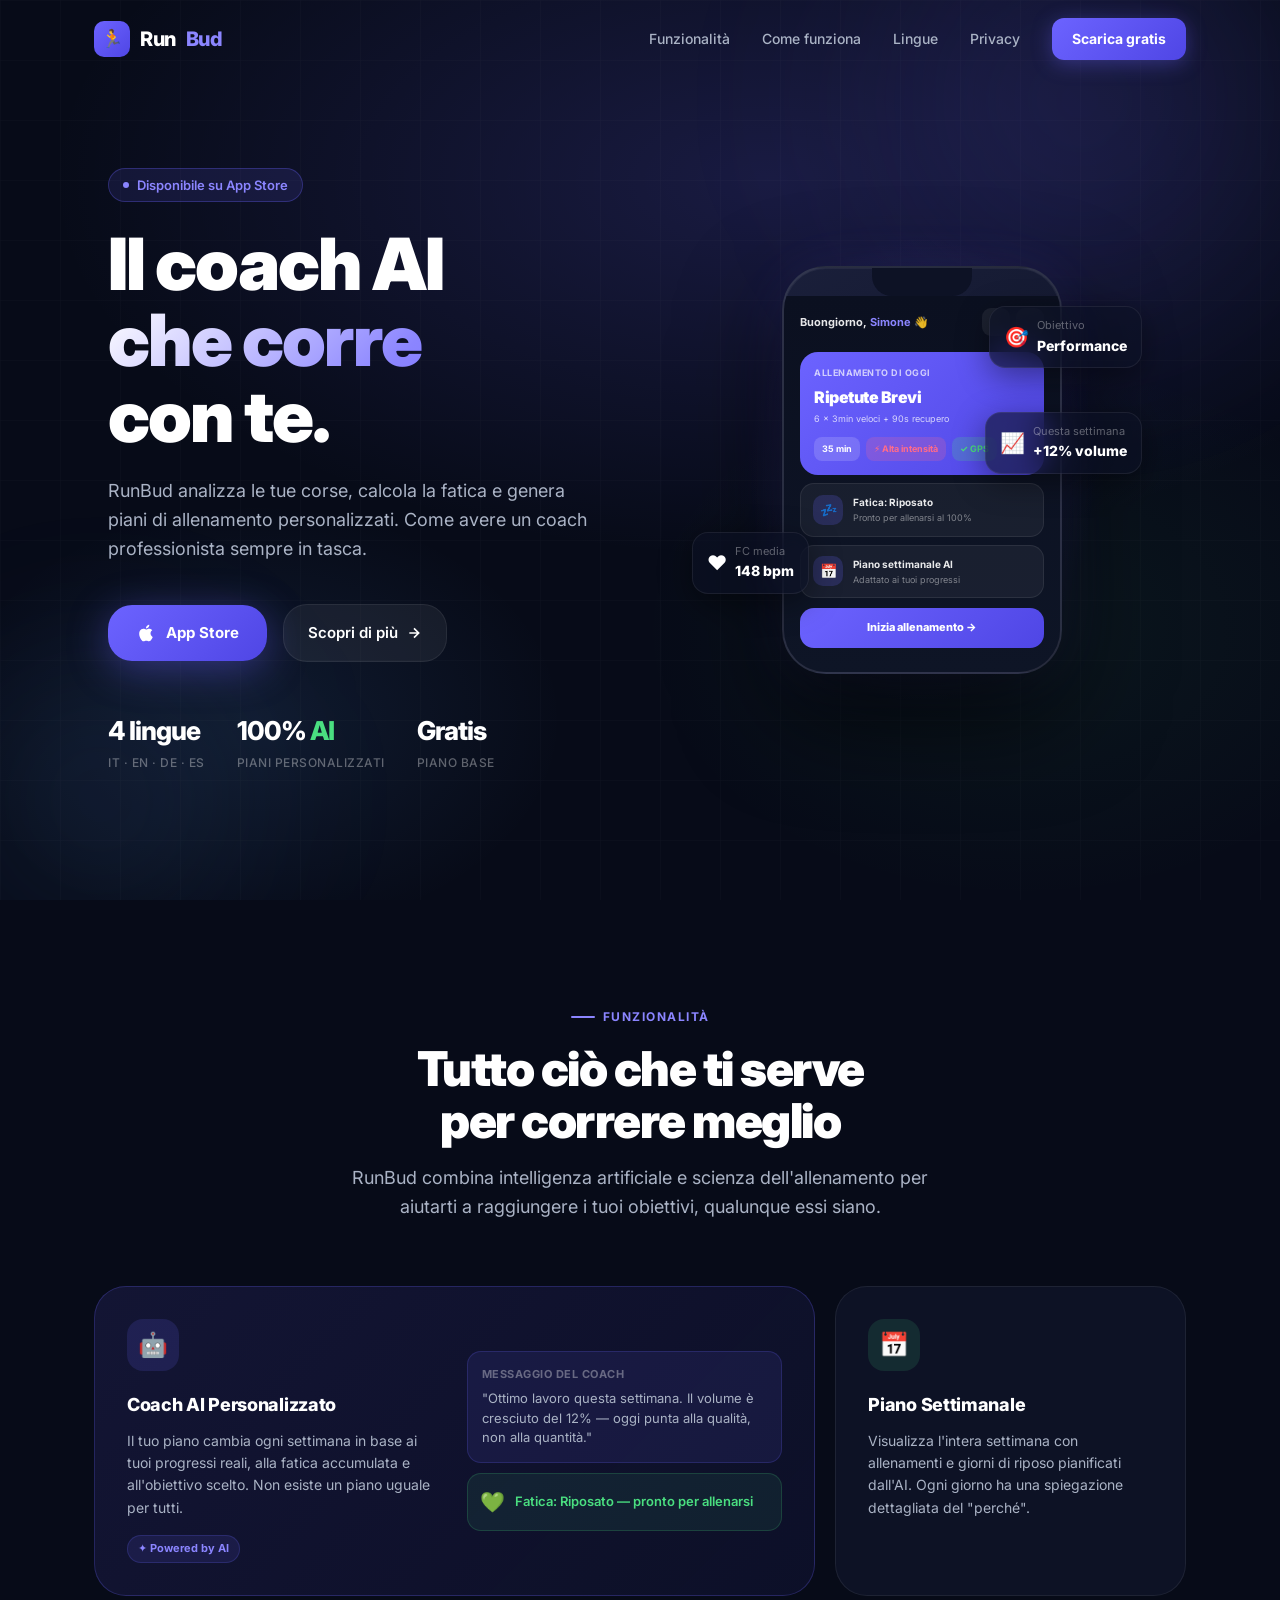
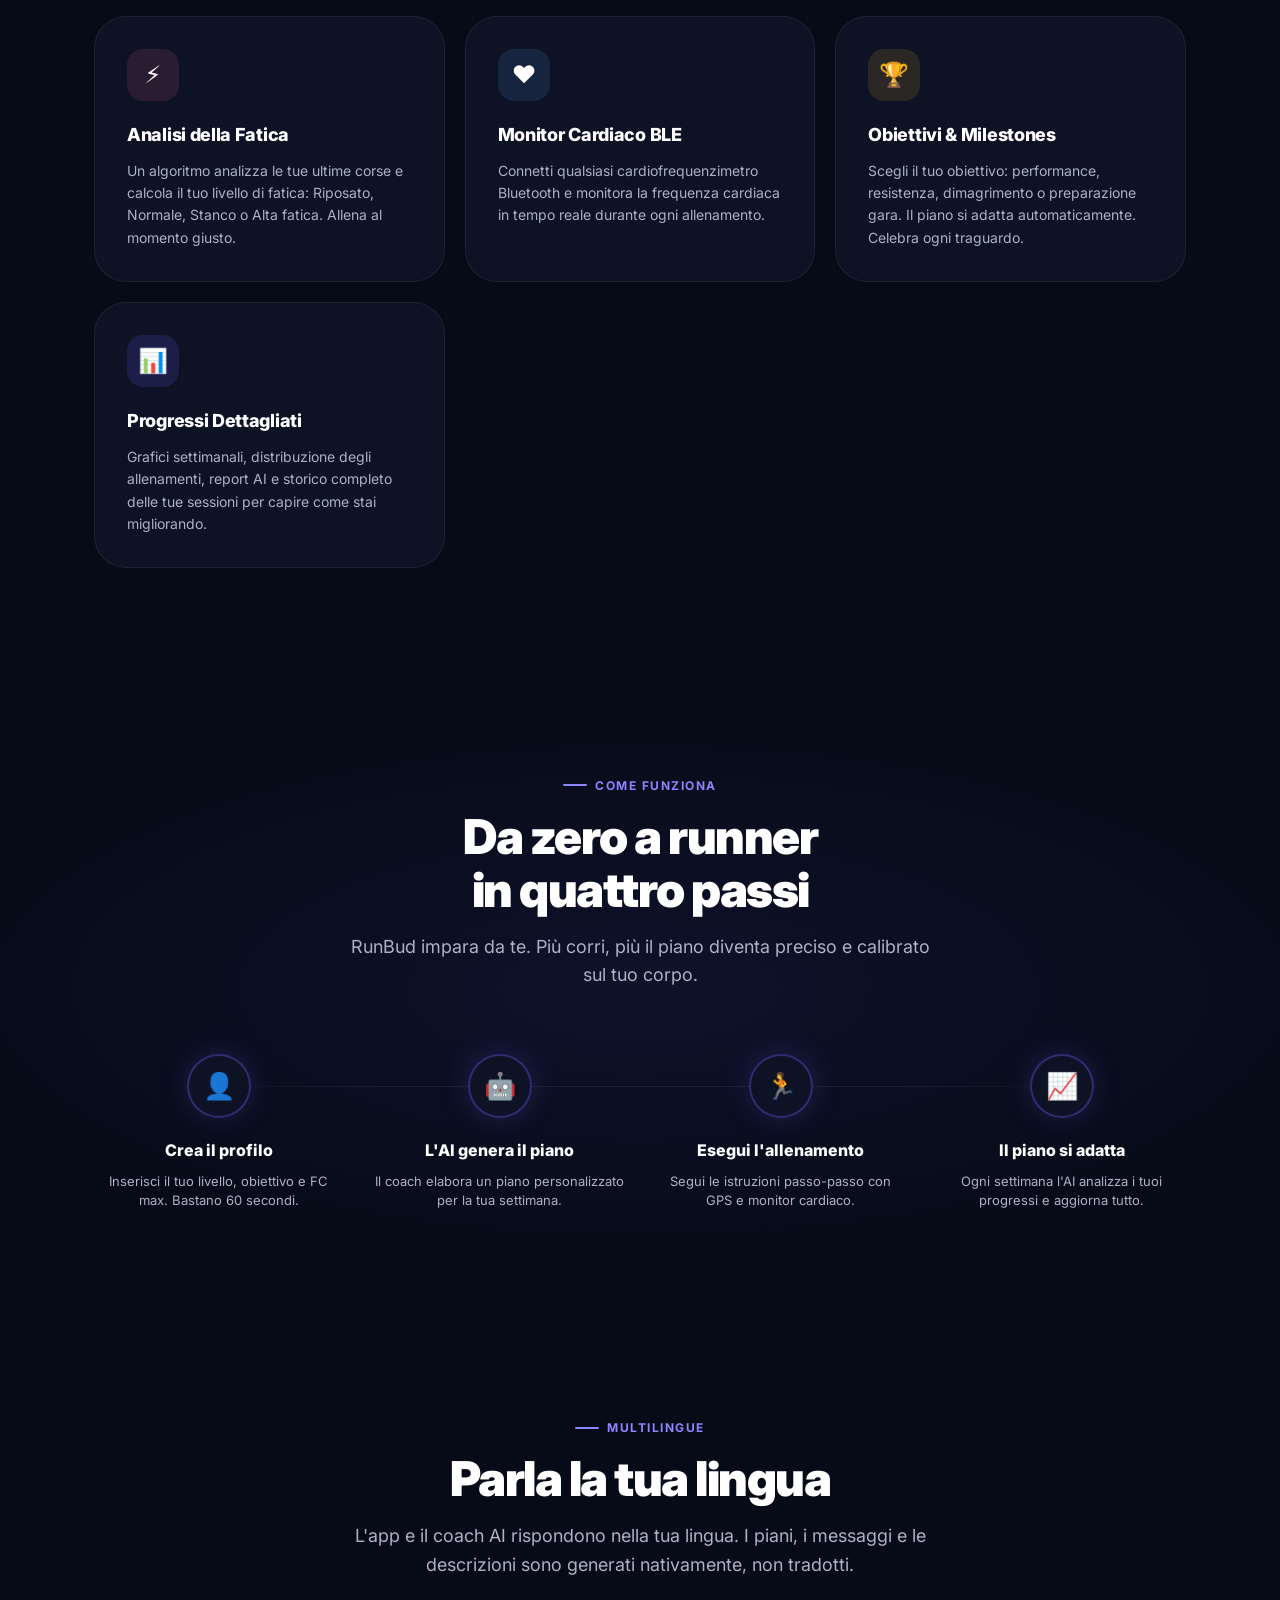
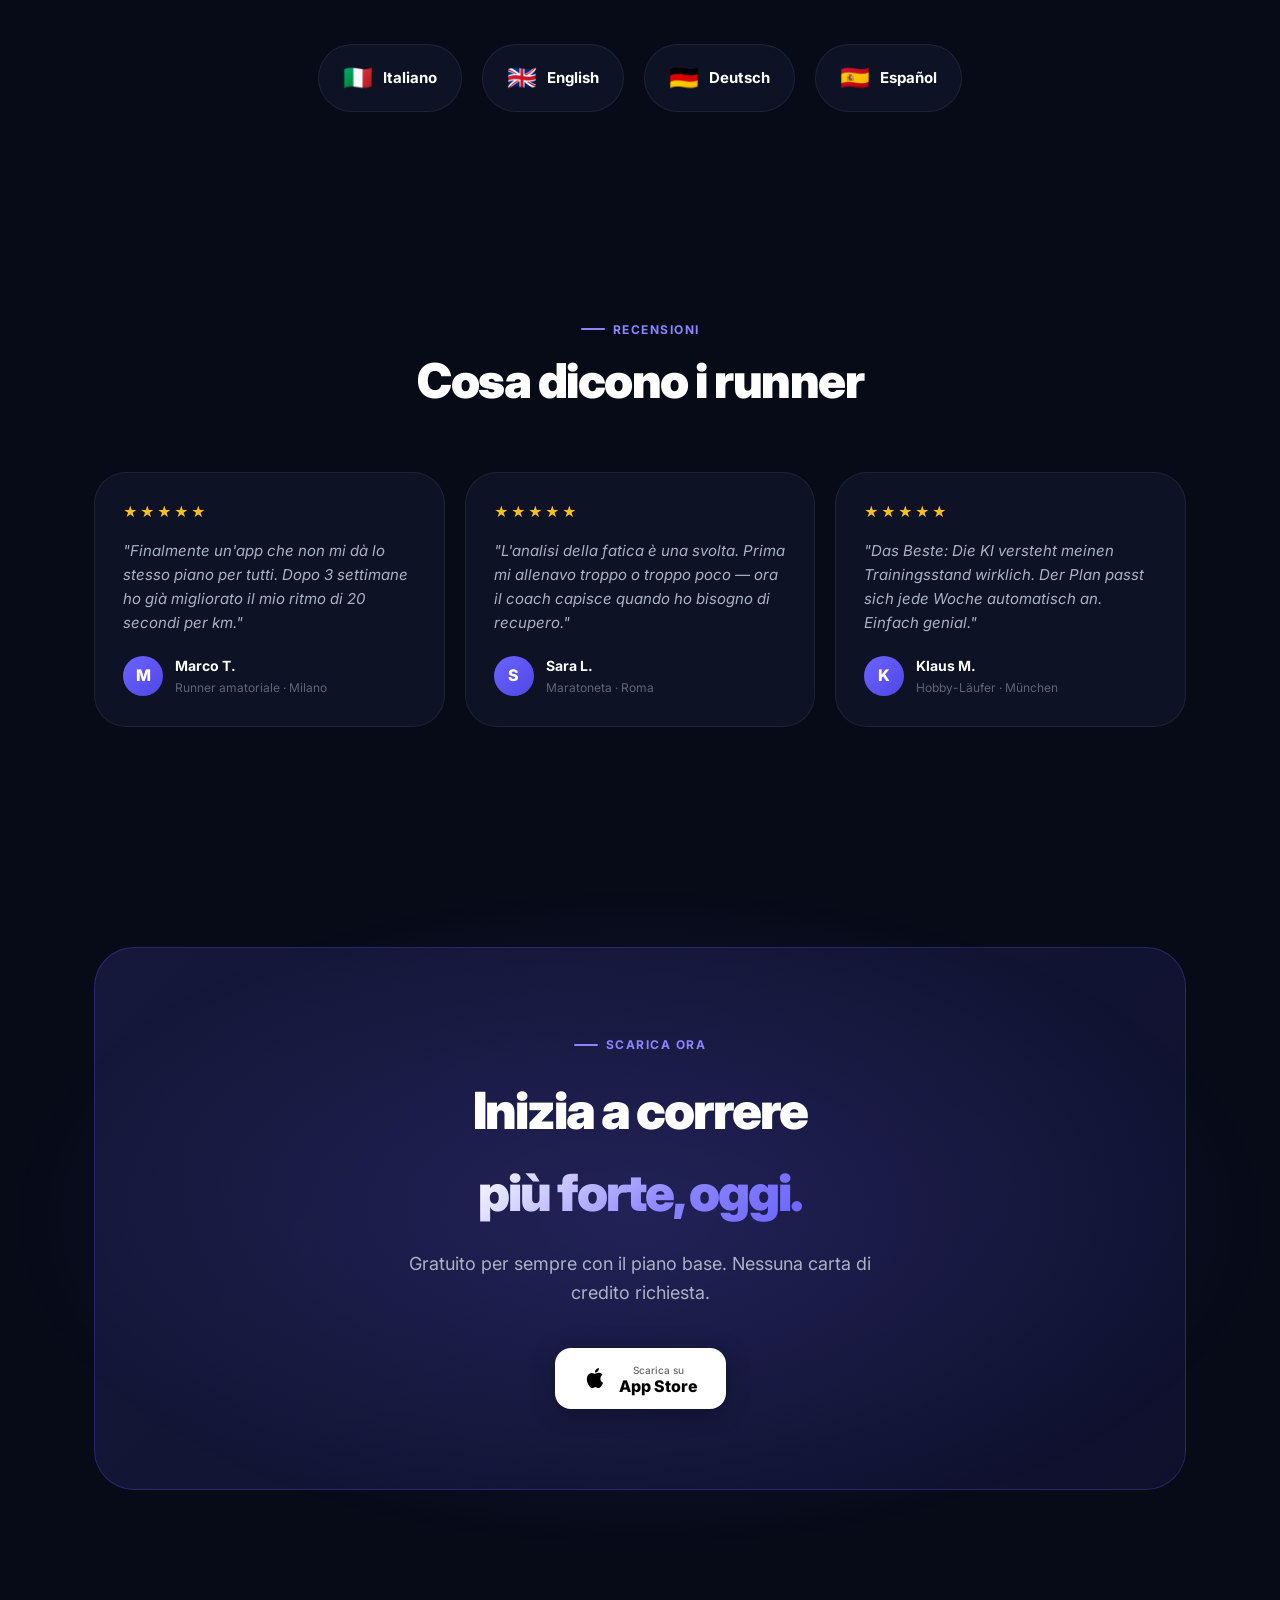
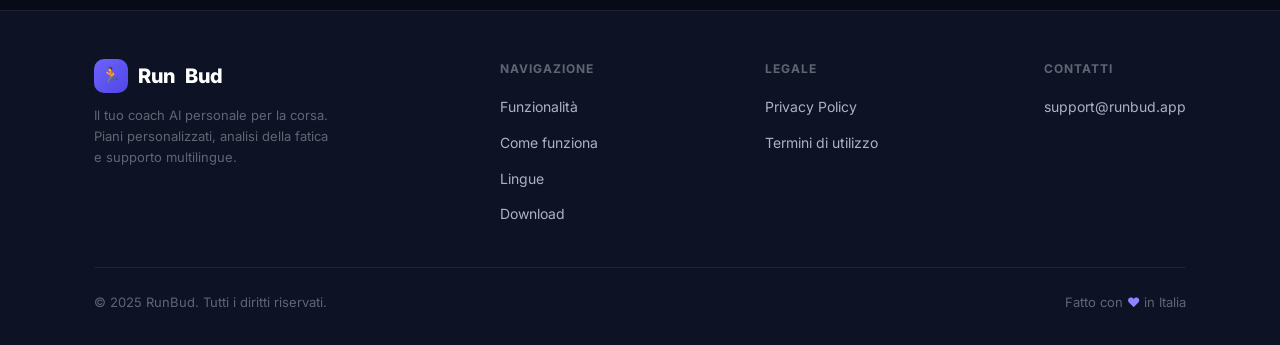
==== index.html @ 28fc56b2 "Initial RunBud website — dark premium landing + privacy policy" ====
<!DOCTYPE html>
<html lang="it">
<head>
  <meta charset="UTF-8">
  <meta name="viewport" content="width=device-width, initial-scale=1.0">
  <title>RunBud — Il tuo coach AI per la corsa</title>
  <meta name="description" content="RunBud è il tuo coach AI personale per la corsa. Piani settimanali personalizzati, analisi della fatica, supporto multilingue. Scaricalo gratis su App Store.">
  <meta name="theme-color" content="#070B18">
  <meta property="og:title" content="RunBud — Il tuo coach AI per la corsa">
  <meta property="og:description" content="Piani di allenamento personalizzati con intelligenza artificiale. Gratis su App Store.">
  <meta property="og:type" content="website">
  <link rel="preconnect" href="https://fonts.googleapis.com">
  <link rel="preconnect" href="https://fonts.gstatic.com" crossorigin>
  <link rel="stylesheet" href="css/style.css">
</head>
<body>

<!-- ── NAV ───────────────────────────────────────────────── -->
<nav class="nav" id="nav">
  <div class="container">
    <div class="nav-inner">
      <a href="/" class="nav-logo">
        <div class="logo-icon">🏃</div>
        Run<span class="bud">Bud</span>
      </a>
      <div class="nav-links" id="navLinks">
        <a href="#features">Funzionalità</a>
        <a href="#how">Come funziona</a>
        <a href="#languages">Lingue</a>
        <a href="privacy.html">Privacy</a>
        <a href="#download" class="btn-nav">Scarica gratis</a>
      </div>
      <button class="nav-mobile-toggle" id="menuBtn" aria-label="Menu">
        <svg width="24" height="24" viewBox="0 0 24 24" fill="none" stroke="currentColor" stroke-width="2">
          <line x1="3" y1="12" x2="21" y2="12"/><line x1="3" y1="6" x2="21" y2="6"/><line x1="3" y1="18" x2="21" y2="18"/>
        </svg>
      </button>
    </div>
  </div>
</nav>

<!-- ── HERO ──────────────────────────────────────────────── -->
<section class="hero">
  <div class="hero-bg"></div>
  <div class="hero-grid"></div>
  <div class="hero-orb hero-orb-1"></div>
  <div class="hero-orb hero-orb-2"></div>

  <div class="container">
    <div class="hero-inner">
      <!-- Left: text -->
      <div class="hero-text">
        <div class="hero-badge">
          <span class="dot"></span>
          Disponibile su App Store
        </div>
        <h1 class="hero-title">
          <span>Il coach AI</span>
          <span class="gradient-text">che corre</span>
          <span>con te.</span>
        </h1>
        <p class="hero-sub">
          RunBud analizza le tue corse, calcola la fatica e genera piani di allenamento personalizzati. Come avere un coach professionista sempre in tasca.
        </p>
        <div class="hero-cta">
          <a href="#download" class="btn-primary">
            <svg viewBox="0 0 24 24" fill="currentColor"><path d="M18.71 19.5c-.83 1.24-1.71 2.45-3.05 2.47-1.34.03-1.77-.79-3.29-.79-1.53 0-2 .77-3.27.82-1.31.05-2.3-1.32-3.14-2.53C4.25 17 2.94 12.45 4.7 9.39c.87-1.52 2.43-2.48 4.12-2.51 1.28-.02 2.5.87 3.29.87.78 0 2.26-1.07 3.8-.91.65.03 2.47.26 3.64 1.98-.09.06-2.17 1.28-2.15 3.81.03 3.02 2.65 4.03 2.68 4.04-.03.07-.42 1.44-1.38 2.83M13 3.5c.73-.83 1.94-1.46 2.94-1.5.13 1.17-.34 2.35-1.04 3.19-.69.85-1.83 1.51-2.95 1.42-.15-1.15.41-2.35 1.05-3.11z"/></svg>
            App Store
          </a>
          <a href="#features" class="btn-secondary">
            Scopri di più
            <svg width="16" height="16" viewBox="0 0 24 24" fill="none" stroke="currentColor" stroke-width="2.5"><path d="M5 12h14M12 5l7 7-7 7"/></svg>
          </a>
        </div>
        <div class="hero-stats">
          <div class="stat">
            <div class="stat-value"><span data-counter="4" data-suffix="">4</span> lingue</div>
            <div class="stat-label">IT · EN · DE · ES</div>
          </div>
          <div class="stat">
            <div class="stat-value">100% <span style="color:var(--green)">AI</span></div>
            <div class="stat-label">Piani personalizzati</div>
          </div>
          <div class="stat">
            <div class="stat-value">Gratis</div>
            <div class="stat-label">Piano base</div>
          </div>
        </div>
      </div>

      <!-- Right: phone mockup -->
      <div class="hero-visual">
        <div class="phone-wrapper">
          <div class="phone-glow"></div>
          <div class="phone-frame">
            <div class="phone-notch"></div>
            <div class="phone-screen">
              <div class="phone-ui-header">
                <div class="phone-greeting">Buongiorno, <span>Simone</span> 👋</div>
                <div class="phone-icon-row">
                  <div class="phone-icon"></div>
                  <div class="phone-icon"></div>
                </div>
              </div>
              <div class="phone-card">
                <div class="phone-card-label">Allenamento di oggi</div>
                <div class="phone-card-title">Ripetute Brevi</div>
                <div class="phone-card-sub">6 × 3min veloci + 90s recupero</div>
                <div class="phone-card-row">
                  <div class="phone-chip">35 min</div>
                  <div class="phone-chip pink">⚡ Alta intensità</div>
                  <div class="phone-chip green">✓ GPS</div>
                </div>
              </div>
              <div class="phone-mini-card">
                <div class="phone-mini-icon">💤</div>
                <div>
                  <div class="phone-mini-title">Fatica: Riposato</div>
                  <div class="phone-mini-sub">Pronto per allenarsi al 100%</div>
                </div>
              </div>
              <div class="phone-mini-card">
                <div class="phone-mini-icon">📅</div>
                <div>
                  <div class="phone-mini-title">Piano settimanale AI</div>
                  <div class="phone-mini-sub">Adattato ai tuoi progressi</div>
                </div>
              </div>
              <div class="phone-btn">Inizia allenamento →</div>
            </div>
          </div>

          <!-- Floating badges -->
          <div class="float-badge float-badge-1">
            <div class="float-badge-icon">🎯</div>
            <div>
              <div class="float-badge-label">Obiettivo</div>
              <div class="float-badge-value">Performance</div>
            </div>
          </div>
          <div class="float-badge float-badge-2">
            <div class="float-badge-icon">❤️</div>
            <div>
              <div class="float-badge-label">FC media</div>
              <div class="float-badge-value">148 bpm</div>
            </div>
          </div>
          <div class="float-badge float-badge-3">
            <div class="float-badge-icon">📈</div>
            <div>
              <div class="float-badge-label">Questa settimana</div>
              <div class="float-badge-value">+12% volume</div>
            </div>
          </div>
        </div>
      </div>
    </div>
  </div>
</section>

<!-- ── FEATURES ───────────────────────────────────────────── -->
<section class="features-section" id="features">
  <div class="container">
    <div class="section-header centered">
      <div class="section-label">Funzionalità</div>
      <h2 class="section-title">Tutto ciò che ti serve<br>per correre meglio</h2>
      <p class="section-sub">RunBud combina intelligenza artificiale e scienza dell'allenamento per aiutarti a raggiungere i tuoi obiettivi, qualunque essi siano.</p>
    </div>
    <div class="features-grid">

      <!-- Featured card -->
      <div class="feature-card featured">
        <div>
          <div class="feature-icon violet">🤖</div>
          <h3 class="feature-title">Coach AI Personalizzato</h3>
          <p class="feature-desc">Il tuo piano cambia ogni settimana in base ai tuoi progressi reali, alla fatica accumulata e all'obiettivo scelto. Non esiste un piano uguale per tutti.</p>
          <span class="feature-tag">✦ Powered by AI</span>
        </div>
        <div style="display:flex;flex-direction:column;gap:10px;">
          <div style="background:rgba(108,99,255,0.10);border:1px solid rgba(108,99,255,0.2);border-radius:14px;padding:14px;">
            <div style="font-size:11px;color:var(--text-muted);font-weight:700;text-transform:uppercase;letter-spacing:0.5px;margin-bottom:6px;">Messaggio del coach</div>
            <div style="font-size:13px;color:var(--text-sub);line-height:1.5;">"Ottimo lavoro questa settimana. Il volume è cresciuto del 12% — oggi punta alla qualità, non alla quantità."</div>
          </div>
          <div style="background:rgba(74,222,128,0.08);border:1px solid rgba(74,222,128,0.18);border-radius:14px;padding:12px;display:flex;align-items:center;gap:10px;">
            <span style="font-size:20px;">💚</span>
            <div style="font-size:13px;color:#4ADE80;font-weight:600;">Fatica: Riposato — pronto per allenarsi</div>
          </div>
        </div>
      </div>

      <div class="feature-card">
        <div class="feature-icon green">📅</div>
        <h3 class="feature-title">Piano Settimanale</h3>
        <p class="feature-desc">Visualizza l'intera settimana con allenamenti e giorni di riposo pianificati dall'AI. Ogni giorno ha una spiegazione dettagliata del "perché".</p>
      </div>

      <div class="feature-card">
        <div class="feature-icon pink">⚡</div>
        <h3 class="feature-title">Analisi della Fatica</h3>
        <p class="feature-desc">Un algoritmo analizza le tue ultime corse e calcola il tuo livello di fatica: Riposato, Normale, Stanco o Alta fatica. Allena al momento giusto.</p>
      </div>

      <div class="feature-card">
        <div class="feature-icon blue">❤️</div>
        <h3 class="feature-title">Monitor Cardiaco BLE</h3>
        <p class="feature-desc">Connetti qualsiasi cardiofrequenzimetro Bluetooth e monitora la frequenza cardiaca in tempo reale durante ogni allenamento.</p>
      </div>

      <div class="feature-card">
        <div class="feature-icon yellow">🏆</div>
        <h3 class="feature-title">Obiettivi & Milestones</h3>
        <p class="feature-desc">Scegli il tuo obiettivo: performance, resistenza, dimagrimento o preparazione gara. Il piano si adatta automaticamente. Celebra ogni traguardo.</p>
      </div>

      <div class="feature-card">
        <div class="feature-icon violet">📊</div>
        <h3 class="feature-title">Progressi Dettagliati</h3>
        <p class="feature-desc">Grafici settimanali, distribuzione degli allenamenti, report AI e storico completo delle tue sessioni per capire come stai migliorando.</p>
      </div>

    </div>
  </div>
</section>

<!-- ── HOW IT WORKS ───────────────────────────────────────── -->
<section class="how-section" id="how">
  <div class="container">
    <div class="section-header centered">
      <div class="section-label">Come funziona</div>
      <h2 class="section-title">Da zero a runner<br>in quattro passi</h2>
      <p class="section-sub">RunBud impara da te. Più corri, più il piano diventa preciso e calibrato sul tuo corpo.</p>
    </div>
    <div class="steps-grid">
      <div class="step">
        <div class="step-number"><span class="step-emoji">👤</span></div>
        <h3 class="step-title">Crea il profilo</h3>
        <p class="step-desc">Inserisci il tuo livello, obiettivo e FC max. Bastano 60 secondi.</p>
      </div>
      <div class="step">
        <div class="step-number"><span class="step-emoji">🤖</span></div>
        <h3 class="step-title">L'AI genera il piano</h3>
        <p class="step-desc">Il coach elabora un piano personalizzato per la tua settimana.</p>
      </div>
      <div class="step">
        <div class="step-number"><span class="step-emoji">🏃</span></div>
        <h3 class="step-title">Esegui l'allenamento</h3>
        <p class="step-desc">Segui le istruzioni passo-passo con GPS e monitor cardiaco.</p>
      </div>
      <div class="step">
        <div class="step-number"><span class="step-emoji">📈</span></div>
        <h3 class="step-title">Il piano si adatta</h3>
        <p class="step-desc">Ogni settimana l'AI analizza i tuoi progressi e aggiorna tutto.</p>
      </div>
    </div>
  </div>
</section>

<!-- ── LANGUAGES ─────────────────────────────────────────── -->
<section class="langs-section" id="languages">
  <div class="container">
    <div class="section-header centered">
      <div class="section-label">Multilingue</div>
      <h2 class="section-title">Parla la tua lingua</h2>
      <p class="section-sub">L'app e il coach AI rispondono nella tua lingua. I piani, i messaggi e le descrizioni sono generati nativamente, non tradotti.</p>
    </div>
    <div class="langs-row">
      <div class="lang-pill"><span class="lang-flag">🇮🇹</span> Italiano</div>
      <div class="lang-pill"><span class="lang-flag">🇬🇧</span> English</div>
      <div class="lang-pill"><span class="lang-flag">🇩🇪</span> Deutsch</div>
      <div class="lang-pill"><span class="lang-flag">🇪🇸</span> Español</div>
    </div>
  </div>
</section>

<!-- ── TESTIMONIALS ───────────────────────────────────────── -->
<section class="testimonials-section">
  <div class="container">
    <div class="section-header centered">
      <div class="section-label">Recensioni</div>
      <h2 class="section-title">Cosa dicono i runner</h2>
    </div>
    <div class="testimonials-grid">
      <div class="testimonial-card">
        <div class="testimonial-stars">★★★★★</div>
        <p class="testimonial-text">"Finalmente un'app che non mi dà lo stesso piano per tutti. Dopo 3 settimane ho già migliorato il mio ritmo di 20 secondi per km."</p>
        <div class="testimonial-author">
          <div class="testimonial-avatar">M</div>
          <div>
            <div class="testimonial-name">Marco T.</div>
            <div class="testimonial-meta">Runner amatoriale · Milano</div>
          </div>
        </div>
      </div>
      <div class="testimonial-card">
        <div class="testimonial-stars">★★★★★</div>
        <p class="testimonial-text">"L'analisi della fatica è una svolta. Prima mi allenavo troppo o troppo poco — ora il coach capisce quando ho bisogno di recupero."</p>
        <div class="testimonial-author">
          <div class="testimonial-avatar">S</div>
          <div>
            <div class="testimonial-name">Sara L.</div>
            <div class="testimonial-meta">Maratoneta · Roma</div>
          </div>
        </div>
      </div>
      <div class="testimonial-card">
        <div class="testimonial-stars">★★★★★</div>
        <p class="testimonial-text">"Das Beste: Die KI versteht meinen Trainingsstand wirklich. Der Plan passt sich jede Woche automatisch an. Einfach genial."</p>
        <div class="testimonial-author">
          <div class="testimonial-avatar">K</div>
          <div>
            <div class="testimonial-name">Klaus M.</div>
            <div class="testimonial-meta">Hobby-Läufer · München</div>
          </div>
        </div>
      </div>
    </div>
  </div>
</section>

<!-- ── CTA / DOWNLOAD ─────────────────────────────────────── -->
<section class="cta-section" id="download">
  <div class="cta-bg"></div>
  <div class="container">
    <div class="cta-card">
      <div class="section-label" style="justify-content:center;">Scarica ora</div>
      <h2 class="cta-title">Inizia a correre<br><span class="gradient-text">più forte, oggi.</span></h2>
      <p class="cta-sub">Gratuito per sempre con il piano base. Nessuna carta di credito richiesta.</p>
      <div class="cta-btns">
        <a href="https://apps.apple.com" class="appstore-btn" target="_blank" rel="noopener">
          <svg viewBox="0 0 24 24" fill="currentColor"><path d="M18.71 19.5c-.83 1.24-1.71 2.45-3.05 2.47-1.34.03-1.77-.79-3.29-.79-1.53 0-2 .77-3.27.82-1.31.05-2.3-1.32-3.14-2.53C4.25 17 2.94 12.45 4.7 9.39c.87-1.52 2.43-2.48 4.12-2.51 1.28-.02 2.5.87 3.29.87.78 0 2.26-1.07 3.8-.91.65.03 2.47.26 3.64 1.98-.09.06-2.17 1.28-2.15 3.81.03 3.02 2.65 4.03 2.68 4.04-.03.07-.42 1.44-1.38 2.83M13 3.5c.73-.83 1.94-1.46 2.94-1.5.13 1.17-.34 2.35-1.04 3.19-.69.85-1.83 1.51-2.95 1.42-.15-1.15.41-2.35 1.05-3.11z"/></svg>
          <div>
            <span class="appstore-btn-sub">Scarica su</span>
            <span class="appstore-btn-main">App Store</span>
          </div>
        </a>
      </div>
    </div>
  </div>
</section>

<!-- ── FOOTER ─────────────────────────────────────────────── -->
<footer class="footer">
  <div class="container">
    <div class="footer-inner">
      <div class="footer-brand">
        <a href="/" class="footer-logo">
          <div class="logo-icon">🏃</div>
          Run<span class="bud">Bud</span>
        </a>
        <p class="footer-desc">Il tuo coach AI personale per la corsa. Piani personalizzati, analisi della fatica e supporto multilingue.</p>
      </div>
      <div class="footer-links">
        <h4>Navigazione</h4>
        <ul>
          <li><a href="#features">Funzionalità</a></li>
          <li><a href="#how">Come funziona</a></li>
          <li><a href="#languages">Lingue</a></li>
          <li><a href="#download">Download</a></li>
        </ul>
      </div>
      <div class="footer-links">
        <h4>Legale</h4>
        <ul>
          <li><a href="privacy.html">Privacy Policy</a></li>
          <li><a href="privacy.html#terms">Termini di utilizzo</a></li>
        </ul>
      </div>
      <div class="footer-links">
        <h4>Contatti</h4>
        <ul>
          <li><a href="mailto:support@runbud.app">support@runbud.app</a></li>
        </ul>
      </div>
    </div>
    <div class="footer-bottom">
      <p class="footer-copy">© 2025 RunBud. Tutti i diritti riservati.</p>
      <p class="footer-made">Fatto con <span>♥</span> in Italia</p>
    </div>
  </div>
</footer>

<script src="js/main.js"></script>
</body>
</html>
---- css/style.css ----
/* ─────────────────────────────────────────────────────────────
   RunBud — Ultra Modern Dark Premium CSS
   ───────────────────────────────────────────────────────────── */

@import url('https://fonts.googleapis.com/css2?family=Inter:wght@300;400;500;600;700;800;900&display=swap');

/* ── Reset & Base ─────────────────────────────────────────── */
*, *::before, *::after { box-sizing: border-box; margin: 0; padding: 0; }

:root {
  --accent:        #6C63FF;
  --accent-light:  #8B85FF;
  --accent-dark:   #4F46E5;
  --bg:            #070B18;
  --bg-card:       #0D1225;
  --bg-glass:      rgba(13, 18, 37, 0.6);
  --border:        rgba(255,255,255,0.07);
  --border-accent: rgba(108,99,255,0.35);
  --text:          #FFFFFF;
  --text-sub:      #AAB3C5;
  --text-muted:    rgba(255,255,255,0.35);
  --green:         #4ADE80;
  --pink:          #FF6B8A;
  --blue:          #60A5FA;
  --yellow:        #FBBF24;
  --radius-lg:     24px;
  --radius-xl:     32px;
  --shadow-glow:   0 0 80px rgba(108,99,255,0.18);
  --font:          'Inter', system-ui, sans-serif;
}

html { scroll-behavior: smooth; font-size: 16px; }

body {
  font-family: var(--font);
  background: var(--bg);
  color: var(--text);
  overflow-x: hidden;
  line-height: 1.6;
  -webkit-font-smoothing: antialiased;
}

/* ── Scrollbar ────────────────────────────────────────────── */
::-webkit-scrollbar { width: 6px; }
::-webkit-scrollbar-track { background: var(--bg); }
::-webkit-scrollbar-thumb { background: rgba(108,99,255,0.4); border-radius: 3px; }

/* ── Utility ──────────────────────────────────────────────── */
.container { max-width: 1140px; margin: 0 auto; padding: 0 24px; }
.gradient-text {
  background: linear-gradient(135deg, #fff 0%, var(--accent-light) 60%, var(--accent) 100%);
  -webkit-background-clip: text;
  -webkit-text-fill-color: transparent;
  background-clip: text;
}
.accent-text { color: var(--accent-light); }

/* ── NAV ──────────────────────────────────────────────────── */
.nav {
  position: fixed; top: 0; left: 0; right: 0; z-index: 100;
  padding: 18px 0;
  transition: all 0.4s ease;
}
.nav.scrolled {
  background: rgba(7,11,24,0.85);
  backdrop-filter: blur(20px);
  -webkit-backdrop-filter: blur(20px);
  border-bottom: 1px solid var(--border);
  padding: 14px 0;
}
.nav-inner {
  display: flex; align-items: center; justify-content: space-between;
}
.nav-logo {
  display: flex; align-items: center; gap: 10px;
  text-decoration: none;
  font-size: 20px; font-weight: 800; letter-spacing: -0.5px;
  color: var(--text);
}
.nav-logo .logo-icon {
  width: 36px; height: 36px;
  background: linear-gradient(135deg, var(--accent), var(--accent-dark));
  border-radius: 10px;
  display: flex; align-items: center; justify-content: center;
  font-size: 18px;
}
.nav-logo .bud { color: var(--accent-light); }
.nav-links { display: flex; align-items: center; gap: 32px; }
.nav-links a {
  text-decoration: none; color: var(--text-sub); font-size: 14px; font-weight: 500;
  transition: color 0.2s;
}
.nav-links a:hover { color: var(--text); }
.btn-nav {
  padding: 10px 20px;
  background: linear-gradient(135deg, var(--accent), var(--accent-dark));
  border-radius: 12px; color: #fff !important;
  font-weight: 700 !important; font-size: 14px !important;
  box-shadow: 0 4px 20px rgba(108,99,255,0.35);
  transition: transform 0.2s, box-shadow 0.2s !important;
}
.btn-nav:hover { transform: translateY(-2px); box-shadow: 0 8px 30px rgba(108,99,255,0.5) !important; }
.nav-mobile-toggle { display: none; background: none; border: none; color: var(--text); cursor: pointer; }

/* ── HERO ─────────────────────────────────────────────────── */
.hero {
  position: relative; min-height: 100vh;
  display: flex; align-items: center;
  overflow: hidden; padding: 120px 0 80px;
}
.hero-bg {
  position: absolute; inset: 0; z-index: 0;
  background: radial-gradient(ellipse 80% 60% at 60% 20%, rgba(108,99,255,0.18) 0%, transparent 70%),
              radial-gradient(ellipse 40% 40% at 20% 80%, rgba(96,165,250,0.10) 0%, transparent 60%),
              radial-gradient(ellipse 50% 50% at 80% 70%, rgba(74,222,128,0.06) 0%, transparent 60%);
}
.hero-grid {
  position: absolute; inset: 0; z-index: 0; opacity: 0.03;
  background-image:
    linear-gradient(rgba(255,255,255,0.5) 1px, transparent 1px),
    linear-gradient(90deg, rgba(255,255,255,0.5) 1px, transparent 1px);
  background-size: 60px 60px;
}
.hero-orb {
  position: absolute; border-radius: 50%; filter: blur(80px); pointer-events: none; z-index: 0;
}
.hero-orb-1 {
  width: 600px; height: 600px;
  top: -200px; right: -100px;
  background: radial-gradient(circle, rgba(108,99,255,0.15) 0%, transparent 70%);
  animation: orbFloat1 8s ease-in-out infinite;
}
.hero-orb-2 {
  width: 400px; height: 400px;
  bottom: -100px; left: -100px;
  background: radial-gradient(circle, rgba(96,165,250,0.12) 0%, transparent 70%);
  animation: orbFloat2 10s ease-in-out infinite;
}
@keyframes orbFloat1 { 0%,100%{transform:translate(0,0)} 50%{transform:translate(-30px,30px)} }
@keyframes orbFloat2 { 0%,100%{transform:translate(0,0)} 50%{transform:translate(30px,-20px)} }

.hero-inner {
  position: relative; z-index: 1;
  display: grid; grid-template-columns: 1fr 1fr;
  align-items: center; gap: 64px;
}
.hero-badge {
  display: inline-flex; align-items: center; gap: 8px;
  padding: 6px 14px;
  background: rgba(108,99,255,0.12);
  border: 1px solid rgba(108,99,255,0.3);
  border-radius: 100px;
  font-size: 13px; font-weight: 600; color: var(--accent-light);
  margin-bottom: 24px;
  animation: fadeInUp 0.6s ease both;
}
.hero-badge .dot {
  width: 6px; height: 6px; border-radius: 50%;
  background: var(--accent-light);
  animation: pulse 2s infinite;
}
@keyframes pulse { 0%,100%{opacity:1} 50%{opacity:0.4} }

.hero-title {
  font-size: clamp(44px, 6vw, 72px);
  font-weight: 900; line-height: 1.05;
  letter-spacing: -2px;
  margin-bottom: 24px;
  animation: fadeInUp 0.6s 0.1s ease both;
}
.hero-title span { display: block; }

.hero-sub {
  font-size: 18px; color: var(--text-sub); line-height: 1.6;
  max-width: 500px; margin-bottom: 40px;
  animation: fadeInUp 0.6s 0.2s ease both;
}

.hero-cta {
  display: flex; align-items: center; gap: 16px; flex-wrap: wrap;
  animation: fadeInUp 0.6s 0.3s ease both;
}
.btn-primary {
  display: inline-flex; align-items: center; gap: 10px;
  padding: 16px 28px;
  background: linear-gradient(135deg, var(--accent), var(--accent-dark));
  color: #fff; text-decoration: none;
  border-radius: var(--radius-lg); font-weight: 700; font-size: 15px;
  box-shadow: 0 8px 40px rgba(108,99,255,0.4);
  transition: transform 0.2s, box-shadow 0.2s;
}
.btn-primary:hover { transform: translateY(-3px); box-shadow: 0 16px 50px rgba(108,99,255,0.55); }
.btn-primary svg { width: 20px; height: 20px; }

.btn-secondary {
  display: inline-flex; align-items: center; gap: 8px;
  padding: 16px 24px;
  background: rgba(255,255,255,0.06);
  border: 1px solid var(--border);
  color: var(--text); text-decoration: none;
  border-radius: var(--radius-lg); font-weight: 600; font-size: 15px;
  transition: background 0.2s, border-color 0.2s;
}
.btn-secondary:hover { background: rgba(255,255,255,0.10); border-color: rgba(255,255,255,0.15); }

.hero-stats {
  display: flex; gap: 32px; margin-top: 48px;
  animation: fadeInUp 0.6s 0.4s ease both;
}
.stat { }
.stat-value { font-size: 26px; font-weight: 800; color: var(--text); letter-spacing: -1px; }
.stat-label { font-size: 12px; color: var(--text-muted); font-weight: 500; text-transform: uppercase; letter-spacing: 0.5px; margin-top: 2px; }

/* ── Phone mockup ─────────────────────────────────────────── */
.hero-visual {
  position: relative; display: flex; justify-content: center; align-items: center;
  animation: fadeInUp 0.8s 0.2s ease both;
}
.phone-wrapper {
  position: relative;
}
.phone-glow {
  position: absolute; inset: -40px;
  background: radial-gradient(ellipse at center, rgba(108,99,255,0.25) 0%, transparent 70%);
  border-radius: 50%;
  animation: glowPulse 3s ease-in-out infinite;
}
@keyframes glowPulse { 0%,100%{opacity:0.6; transform:scale(1)} 50%{opacity:1; transform:scale(1.05)} }

.phone-frame {
  width: 280px;
  background: linear-gradient(145deg, #1A1F3A, #0D1225);
  border-radius: 44px;
  border: 2px solid rgba(255,255,255,0.10);
  box-shadow:
    0 40px 100px rgba(0,0,0,0.7),
    0 0 0 1px rgba(255,255,255,0.05) inset,
    0 0 60px rgba(108,99,255,0.15);
  overflow: hidden;
  position: relative;
}
.phone-notch {
  width: 100px; height: 28px;
  background: #0D1225;
  border-radius: 0 0 20px 20px;
  margin: 0 auto;
  position: relative; z-index: 2;
}
.phone-screen {
  padding: 0 16px 24px;
  background: linear-gradient(180deg, #0B1020 0%, #0E1526 100%);
}
.phone-ui-header {
  display: flex; justify-content: space-between; align-items: center;
  padding: 12px 0 16px;
}
.phone-greeting { font-size: 11px; font-weight: 700; color: rgba(255,255,255,0.9); }
.phone-greeting span { color: var(--accent-light); }
.phone-icon-row { display: flex; gap: 6px; }
.phone-icon {
  width: 28px; height: 28px;
  background: rgba(255,255,255,0.07);
  border-radius: 9px;
}

.phone-card {
  background: linear-gradient(135deg, var(--accent), var(--accent-dark));
  border-radius: 18px;
  padding: 14px;
  margin-bottom: 8px;
}
.phone-card-label { font-size: 9px; font-weight: 700; color: rgba(255,255,255,0.7); text-transform: uppercase; letter-spacing: 0.5px; }
.phone-card-title { font-size: 16px; font-weight: 900; color: #fff; margin: 4px 0 2px; letter-spacing: -0.5px; }
.phone-card-sub { font-size: 9px; color: rgba(255,255,255,0.75); }
.phone-card-row {
  display: flex; gap: 6px; margin-top: 10px;
}
.phone-chip {
  background: rgba(255,255,255,0.15);
  border-radius: 8px; padding: 5px 8px;
  font-size: 9px; font-weight: 700; color: #fff;
}
.phone-chip.green { background: rgba(74,222,128,0.2); color: var(--green); }
.phone-chip.pink { background: rgba(255,107,138,0.2); color: var(--pink); }

.phone-mini-card {
  background: rgba(255,255,255,0.05);
  border: 1px solid rgba(255,255,255,0.08);
  border-radius: 14px; padding: 10px 12px;
  margin-bottom: 8px;
  display: flex; align-items: center; gap: 10px;
}
.phone-mini-icon {
  width: 30px; height: 30px; border-radius: 10px;
  background: rgba(108,99,255,0.2);
  display: flex; align-items: center; justify-content: center;
  font-size: 14px; flex-shrink: 0;
}
.phone-mini-title { font-size: 10px; font-weight: 700; color: rgba(255,255,255,0.9); }
.phone-mini-sub { font-size: 9px; color: rgba(255,255,255,0.45); margin-top: 1px; }

.phone-btn {
  background: linear-gradient(135deg, var(--accent), var(--accent-dark));
  border-radius: 14px; padding: 11px;
  text-align: center; font-size: 11px; font-weight: 800; color: #fff;
  margin-top: 10px;
}

/* Floating badges around phone */
.float-badge {
  position: absolute;
  background: var(--bg-glass);
  backdrop-filter: blur(16px);
  border: 1px solid var(--border);
  border-radius: 16px;
  padding: 10px 14px;
  display: flex; align-items: center; gap: 8px;
  white-space: nowrap;
  box-shadow: 0 8px 32px rgba(0,0,0,0.4);
}
.float-badge-icon { font-size: 20px; }
.float-badge-label { font-size: 11px; color: var(--text-muted); }
.float-badge-value { font-size: 14px; font-weight: 800; color: var(--text); }
.float-badge-1 { top: 40px; right: -80px; animation: floatBadge1 4s ease-in-out infinite; }
.float-badge-2 { bottom: 80px; left: -90px; animation: floatBadge2 5s ease-in-out infinite; }
.float-badge-3 { bottom: 200px; right: -80px; animation: floatBadge3 4.5s ease-in-out infinite; }
@keyframes floatBadge1 { 0%,100%{transform:translateY(0)} 50%{transform:translateY(-10px)} }
@keyframes floatBadge2 { 0%,100%{transform:translateY(0)} 50%{transform:translateY(8px)} }
@keyframes floatBadge3 { 0%,100%{transform:translateY(0)} 50%{transform:translateY(-12px)} }

/* ── SECTION SHARED ───────────────────────────────────────── */
section { padding: 100px 0; }
.section-label {
  display: inline-flex; align-items: center; gap: 8px;
  font-size: 12px; font-weight: 700; color: var(--accent-light);
  text-transform: uppercase; letter-spacing: 1.5px;
  margin-bottom: 16px;
}
.section-label::before {
  content: ''; width: 24px; height: 2px;
  background: var(--accent-light); border-radius: 1px;
}
.section-title {
  font-size: clamp(32px, 4vw, 48px);
  font-weight: 900; letter-spacing: -1.5px; line-height: 1.1;
  margin-bottom: 16px;
}
.section-sub {
  font-size: 18px; color: var(--text-sub); max-width: 580px; line-height: 1.6;
}
.section-header { margin-bottom: 64px; }
.section-header.centered { text-align: center; }
.section-header.centered .section-label { justify-content: center; }
.section-header.centered .section-sub { margin: 0 auto; }

/* ── FEATURES GRID ────────────────────────────────────────── */
.features-section { background: var(--bg); }
.features-grid {
  display: grid;
  grid-template-columns: repeat(3, 1fr);
  gap: 20px;
}
.feature-card {
  background: var(--bg-card);
  border: 1px solid var(--border);
  border-radius: var(--radius-xl);
  padding: 32px;
  transition: transform 0.3s, border-color 0.3s, box-shadow 0.3s;
  opacity: 0; transform: translateY(30px);
  position: relative; overflow: hidden;
}
.feature-card::before {
  content: '';
  position: absolute; top: 0; left: 0; right: 0; height: 1px;
  background: linear-gradient(90deg, transparent, rgba(108,99,255,0.4), transparent);
  opacity: 0; transition: opacity 0.3s;
}
.feature-card:hover { transform: translateY(-6px); border-color: var(--border-accent); box-shadow: var(--shadow-glow); }
.feature-card:hover::before { opacity: 1; }
.feature-card.visible { animation: fadeInUp 0.6s ease forwards; }
.feature-card:nth-child(1) { animation-delay: 0s; }
.feature-card:nth-child(2) { animation-delay: 0.1s; }
.feature-card:nth-child(3) { animation-delay: 0.2s; }
.feature-card:nth-child(4) { animation-delay: 0.15s; }
.feature-card:nth-child(5) { animation-delay: 0.25s; }
.feature-card:nth-child(6) { animation-delay: 0.3s; }

.feature-card.featured {
  grid-column: span 2;
  background: linear-gradient(135deg, rgba(108,99,255,0.12) 0%, rgba(79,70,229,0.08) 100%);
  border-color: rgba(108,99,255,0.25);
  display: grid; grid-template-columns: 1fr 1fr; gap: 24px; align-items: center;
}

.feature-icon {
  width: 52px; height: 52px;
  border-radius: 16px;
  display: flex; align-items: center; justify-content: center;
  font-size: 24px; margin-bottom: 20px;
  background: rgba(108,99,255,0.15);
}
.feature-icon.green  { background: rgba(74,222,128,0.12); }
.feature-icon.blue   { background: rgba(96,165,250,0.12); }
.feature-icon.yellow { background: rgba(251,191,36,0.12); }
.feature-icon.pink   { background: rgba(255,107,138,0.12); }
.feature-icon.violet { background: rgba(108,99,255,0.15); }

.feature-title { font-size: 18px; font-weight: 800; margin-bottom: 10px; letter-spacing: -0.3px; }
.feature-desc { font-size: 14px; color: var(--text-sub); line-height: 1.6; }
.feature-tag {
  display: inline-block; margin-top: 16px;
  padding: 4px 10px;
  background: rgba(108,99,255,0.12);
  border: 1px solid rgba(108,99,255,0.2);
  border-radius: 100px;
  font-size: 11px; font-weight: 700; color: var(--accent-light);
}

/* ── HOW IT WORKS ─────────────────────────────────────────── */
.how-section {
  background: radial-gradient(ellipse 80% 60% at 50% 50%, rgba(108,99,255,0.08) 0%, transparent 70%);
}
.steps-grid {
  display: grid; grid-template-columns: repeat(4, 1fr); gap: 32px;
  position: relative;
}
.steps-grid::before {
  content: '';
  position: absolute; top: 32px; left: 60px; right: 60px; height: 1px;
  background: linear-gradient(90deg, transparent, var(--border), var(--border), var(--border), transparent);
  z-index: 0;
}
.step {
  text-align: center; position: relative; z-index: 1;
  opacity: 0; transform: translateY(20px);
}
.step.visible { animation: fadeInUp 0.6s ease forwards; }
.step:nth-child(1) { animation-delay: 0s; }
.step:nth-child(2) { animation-delay: 0.15s; }
.step:nth-child(3) { animation-delay: 0.3s; }
.step:nth-child(4) { animation-delay: 0.45s; }

.step-number {
  width: 64px; height: 64px; border-radius: 50%;
  background: var(--bg-card);
  border: 2px solid var(--border-accent);
  display: flex; align-items: center; justify-content: center;
  font-size: 22px; font-weight: 900; color: var(--accent-light);
  margin: 0 auto 20px;
  box-shadow: 0 0 30px rgba(108,99,255,0.2);
  position: relative;
}
.step-number .step-emoji { font-size: 26px; }
.step-title { font-size: 16px; font-weight: 800; margin-bottom: 8px; }
.step-desc { font-size: 13px; color: var(--text-sub); line-height: 1.5; }

/* ── LANGUAGES ────────────────────────────────────────────── */
.langs-section { }
.langs-row {
  display: flex; justify-content: center; gap: 20px; flex-wrap: wrap;
  margin-top: 48px;
}
.lang-pill {
  display: flex; align-items: center; gap: 10px;
  padding: 14px 24px;
  background: var(--bg-card);
  border: 1px solid var(--border);
  border-radius: 100px;
  font-size: 15px; font-weight: 700; color: var(--text);
  opacity: 0; transform: scale(0.9);
  transition: transform 0.3s, border-color 0.3s;
}
.lang-pill:hover { transform: scale(1.05); border-color: var(--border-accent); }
.lang-pill.visible { animation: popIn 0.5s ease forwards; }
.lang-pill:nth-child(1) { animation-delay: 0s; }
.lang-pill:nth-child(2) { animation-delay: 0.1s; }
.lang-pill:nth-child(3) { animation-delay: 0.2s; }
.lang-pill:nth-child(4) { animation-delay: 0.3s; }
.lang-flag { font-size: 24px; }
@keyframes popIn { from{opacity:0;transform:scale(0.85)} to{opacity:1;transform:scale(1)} }

/* ── TESTIMONIALS ─────────────────────────────────────────── */
.testimonials-section { }
.testimonials-grid {
  display: grid; grid-template-columns: repeat(3, 1fr); gap: 20px;
}
.testimonial-card {
  background: var(--bg-card);
  border: 1px solid var(--border);
  border-radius: var(--radius-xl); padding: 28px;
  opacity: 0; transform: translateY(20px);
}
.testimonial-card.visible { animation: fadeInUp 0.6s ease forwards; }
.testimonial-card:nth-child(1) { animation-delay: 0s; }
.testimonial-card:nth-child(2) { animation-delay: 0.12s; }
.testimonial-card:nth-child(3) { animation-delay: 0.24s; }

.testimonial-stars { color: var(--yellow); font-size: 14px; margin-bottom: 16px; letter-spacing: 2px; }
.testimonial-text { font-size: 15px; color: var(--text-sub); line-height: 1.6; margin-bottom: 20px; font-style: italic; }
.testimonial-author { display: flex; align-items: center; gap: 12px; }
.testimonial-avatar {
  width: 40px; height: 40px; border-radius: 50%;
  background: linear-gradient(135deg, var(--accent), var(--accent-dark));
  display: flex; align-items: center; justify-content: center;
  font-size: 16px; font-weight: 800; color: #fff;
}
.testimonial-name { font-size: 14px; font-weight: 700; }
.testimonial-meta { font-size: 12px; color: var(--text-muted); margin-top: 1px; }

/* ── CTA SECTION ──────────────────────────────────────────── */
.cta-section {
  padding: 120px 0;
  position: relative; overflow: hidden;
}
.cta-bg {
  position: absolute; inset: 0;
  background: radial-gradient(ellipse 70% 60% at 50% 50%, rgba(108,99,255,0.18) 0%, transparent 70%);
}
.cta-card {
  position: relative; z-index: 1;
  background: linear-gradient(135deg, rgba(108,99,255,0.15) 0%, rgba(79,70,229,0.10) 100%);
  border: 1px solid rgba(108,99,255,0.25);
  border-radius: 40px; padding: 80px 48px;
  text-align: center;
  overflow: hidden;
}
.cta-card::before {
  content: '';
  position: absolute; top: -1px; left: 10%; right: 10%; height: 1px;
  background: linear-gradient(90deg, transparent, rgba(139,133,255,0.6), transparent);
}
.cta-title { font-size: clamp(32px, 4vw, 52px); font-weight: 900; letter-spacing: -2px; margin-bottom: 16px; }
.cta-sub { font-size: 18px; color: var(--text-sub); max-width: 500px; margin: 0 auto 40px; }
.cta-btns { display: flex; justify-content: center; gap: 16px; flex-wrap: wrap; }
.appstore-btn {
  display: inline-flex; align-items: center; gap: 12px;
  padding: 14px 28px;
  background: #fff; color: #000;
  border-radius: 16px; text-decoration: none;
  font-weight: 700; font-size: 15px;
  transition: transform 0.2s, box-shadow 0.2s;
  box-shadow: 0 4px 24px rgba(0,0,0,0.3);
}
.appstore-btn:hover { transform: translateY(-3px); box-shadow: 0 12px 40px rgba(0,0,0,0.4); }
.appstore-btn svg { width: 24px; height: 24px; }
.appstore-btn-sub { font-size: 10px; font-weight: 500; opacity: 0.6; display: block; }
.appstore-btn-main { font-size: 16px; font-weight: 800; display: block; line-height: 1.1; }

/* ── FOOTER ───────────────────────────────────────────────── */
.footer {
  background: var(--bg-card);
  border-top: 1px solid var(--border);
  padding: 48px 0 32px;
}
.footer-inner {
  display: flex; justify-content: space-between; align-items: flex-start; gap: 32px;
  margin-bottom: 40px;
  flex-wrap: wrap;
}
.footer-brand .footer-logo {
  display: flex; align-items: center; gap: 10px;
  font-size: 20px; font-weight: 800; color: var(--text);
  text-decoration: none; margin-bottom: 12px;
}
.footer-brand .footer-logo .logo-icon {
  width: 34px; height: 34px;
  background: linear-gradient(135deg, var(--accent), var(--accent-dark));
  border-radius: 10px;
  display: flex; align-items: center; justify-content: center;
  font-size: 16px;
}
.footer-desc { font-size: 13px; color: var(--text-muted); max-width: 240px; line-height: 1.6; }
.footer-links h4 { font-size: 12px; font-weight: 700; color: var(--text-muted); text-transform: uppercase; letter-spacing: 1px; margin-bottom: 16px; }
.footer-links ul { list-style: none; display: flex; flex-direction: column; gap: 10px; }
.footer-links a { font-size: 14px; color: var(--text-sub); text-decoration: none; transition: color 0.2s; }
.footer-links a:hover { color: var(--text); }
.footer-bottom {
  border-top: 1px solid var(--border); padding-top: 24px;
  display: flex; justify-content: space-between; align-items: center; gap: 16px;
  flex-wrap: wrap;
}
.footer-copy { font-size: 13px; color: var(--text-muted); }
.footer-made { font-size: 13px; color: var(--text-muted); }
.footer-made span { color: var(--accent-light); font-weight: 700; }

/* ── PRIVACY PAGE ─────────────────────────────────────────── */
.privacy-page { padding: 140px 0 100px; min-height: 100vh; }
.privacy-hero { margin-bottom: 64px; }
.privacy-hero h1 { font-size: clamp(32px, 4vw, 52px); font-weight: 900; letter-spacing: -2px; margin-bottom: 12px; }
.privacy-hero p { font-size: 16px; color: var(--text-muted); }
.privacy-content {
  display: grid; grid-template-columns: 240px 1fr; gap: 48px; align-items: start;
}
.privacy-toc {
  position: sticky; top: 100px;
  background: var(--bg-card); border: 1px solid var(--border);
  border-radius: 20px; padding: 24px;
}
.privacy-toc h3 { font-size: 13px; font-weight: 700; color: var(--text-muted); text-transform: uppercase; letter-spacing: 1px; margin-bottom: 16px; }
.privacy-toc ul { list-style: none; display: flex; flex-direction: column; gap: 4px; }
.privacy-toc a { font-size: 13px; color: var(--text-sub); text-decoration: none; padding: 6px 8px; display: block; border-radius: 8px; transition: all 0.2s; }
.privacy-toc a:hover, .privacy-toc a.active { background: rgba(108,99,255,0.12); color: var(--accent-light); }

.privacy-body { }
.privacy-section { margin-bottom: 48px; }
.privacy-section h2 { font-size: 22px; font-weight: 800; margin-bottom: 16px; scroll-margin-top: 100px; }
.privacy-section h3 { font-size: 16px; font-weight: 700; margin: 20px 0 10px; color: var(--accent-light); }
.privacy-section p { font-size: 15px; color: var(--text-sub); line-height: 1.75; margin-bottom: 12px; }
.privacy-section ul { margin: 12px 0 12px 24px; }
.privacy-section li { font-size: 15px; color: var(--text-sub); line-height: 1.75; margin-bottom: 6px; }
.privacy-section a { color: var(--accent-light); text-decoration: none; }
.privacy-section a:hover { text-decoration: underline; }
.privacy-date {
  display: inline-flex; align-items: center; gap: 8px;
  padding: 8px 16px;
  background: rgba(108,99,255,0.08); border: 1px solid rgba(108,99,255,0.2);
  border-radius: 100px; font-size: 13px; color: var(--accent-light);
  font-weight: 600; margin-bottom: 32px;
}

/* ── Animations ───────────────────────────────────────────── */
@keyframes fadeInUp {
  from { opacity: 0; transform: translateY(30px); }
  to   { opacity: 1; transform: translateY(0); }
}

/* ── Responsive ───────────────────────────────────────────── */
@media (max-width: 1024px) {
  .features-grid { grid-template-columns: repeat(2, 1fr); }
  .feature-card.featured { grid-column: span 2; }
  .testimonials-grid { grid-template-columns: repeat(2, 1fr); }
  .float-badge-1, .float-badge-3 { right: -60px; }
  .float-badge-2 { left: -60px; }
}

@media (max-width: 768px) {
  .hero-inner { grid-template-columns: 1fr; text-align: center; gap: 48px; }
  .hero-visual { order: -1; }
  .hero-sub { margin: 0 auto 40px; }
  .hero-cta { justify-content: center; }
  .hero-stats { justify-content: center; }
  .float-badge-1 { right: -20px; top: 10px; }
  .float-badge-2 { left: -20px; bottom: 40px; }
  .float-badge-3 { display: none; }
  .features-grid { grid-template-columns: 1fr; }
  .feature-card.featured { grid-column: span 1; grid-template-columns: 1fr; }
  .steps-grid { grid-template-columns: repeat(2, 1fr); }
  .steps-grid::before { display: none; }
  .testimonials-grid { grid-template-columns: 1fr; }
  .nav-links { display: none; }
  .nav-links.open { display: flex; flex-direction: column; position: fixed; inset: 0; top: 64px; background: var(--bg); padding: 32px 24px; gap: 24px; z-index: 99; }
  .nav-mobile-toggle { display: block; }
  .privacy-content { grid-template-columns: 1fr; }
  .privacy-toc { position: static; }
  .cta-card { padding: 48px 24px; }
  .phone-frame { width: 240px; }
}

@media (max-width: 480px) {
  .steps-grid { grid-template-columns: 1fr; }
  .hero-title { letter-spacing: -1.5px; }
}
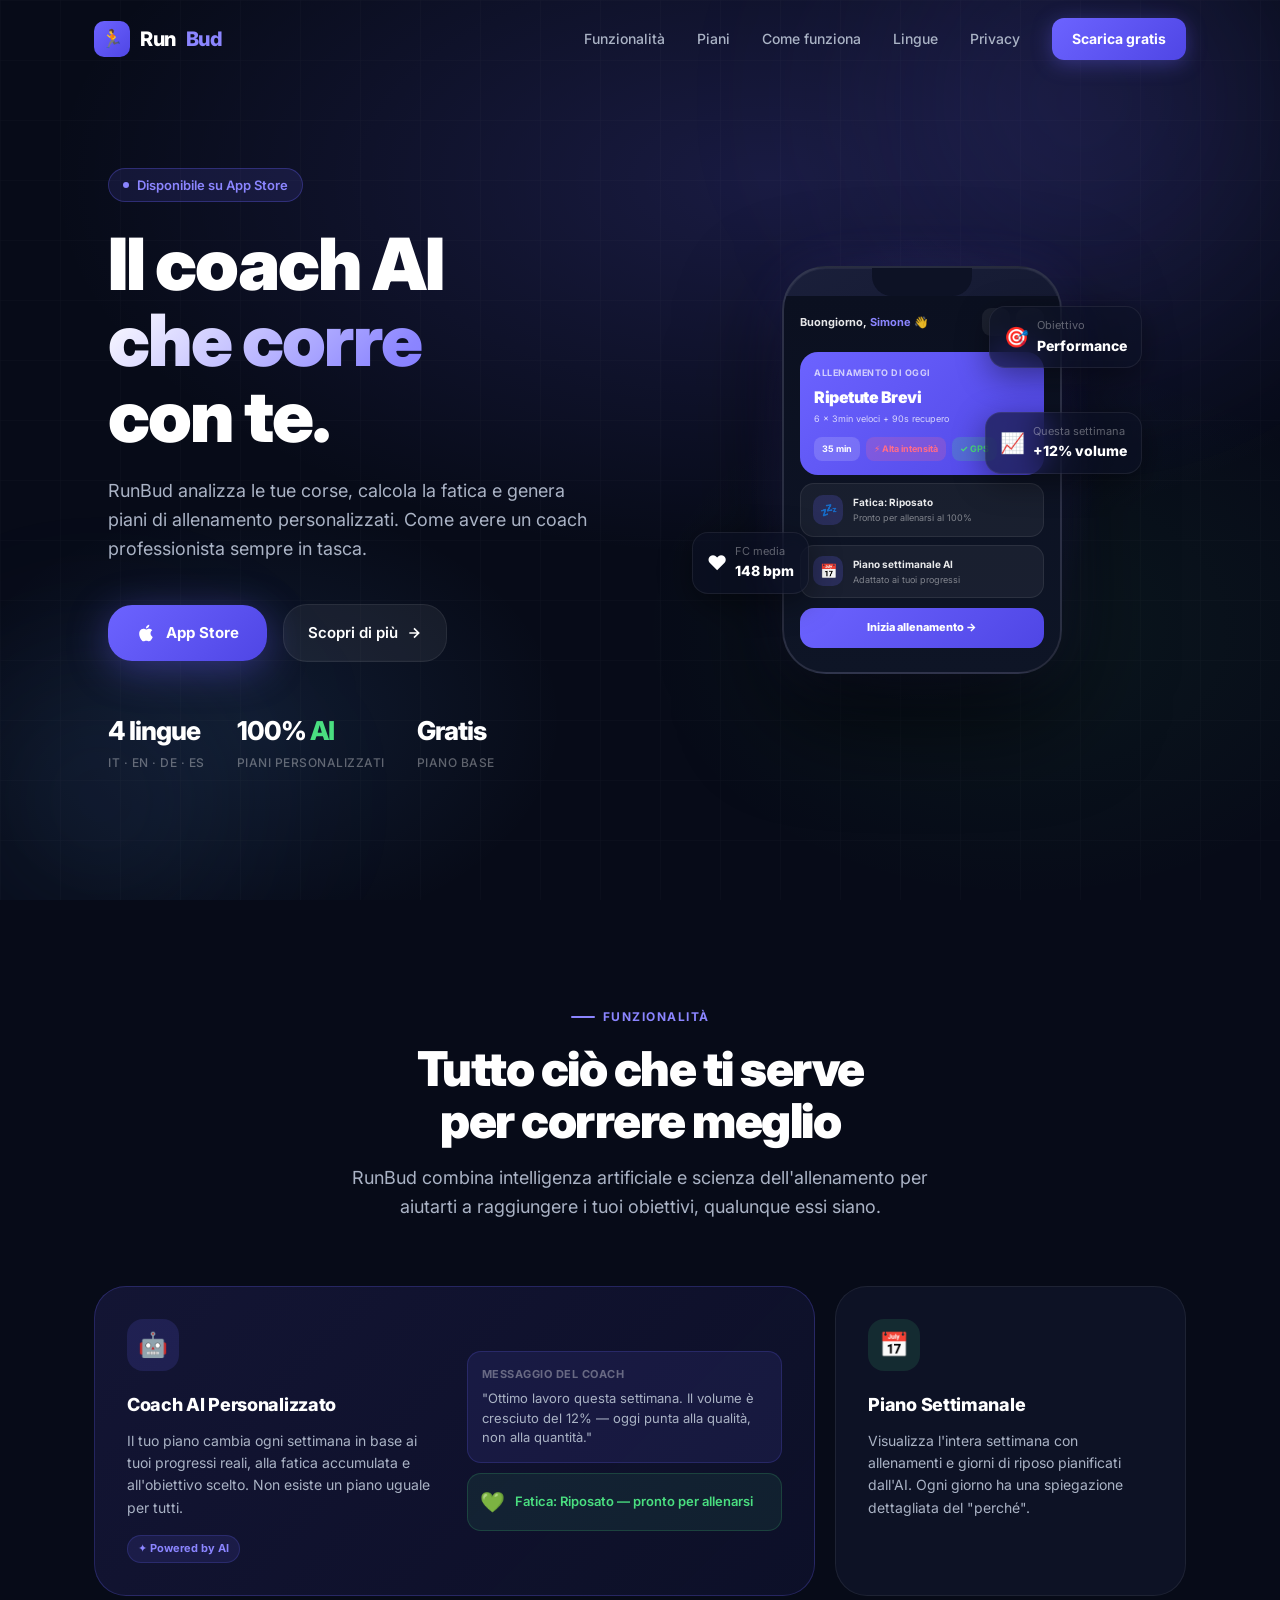
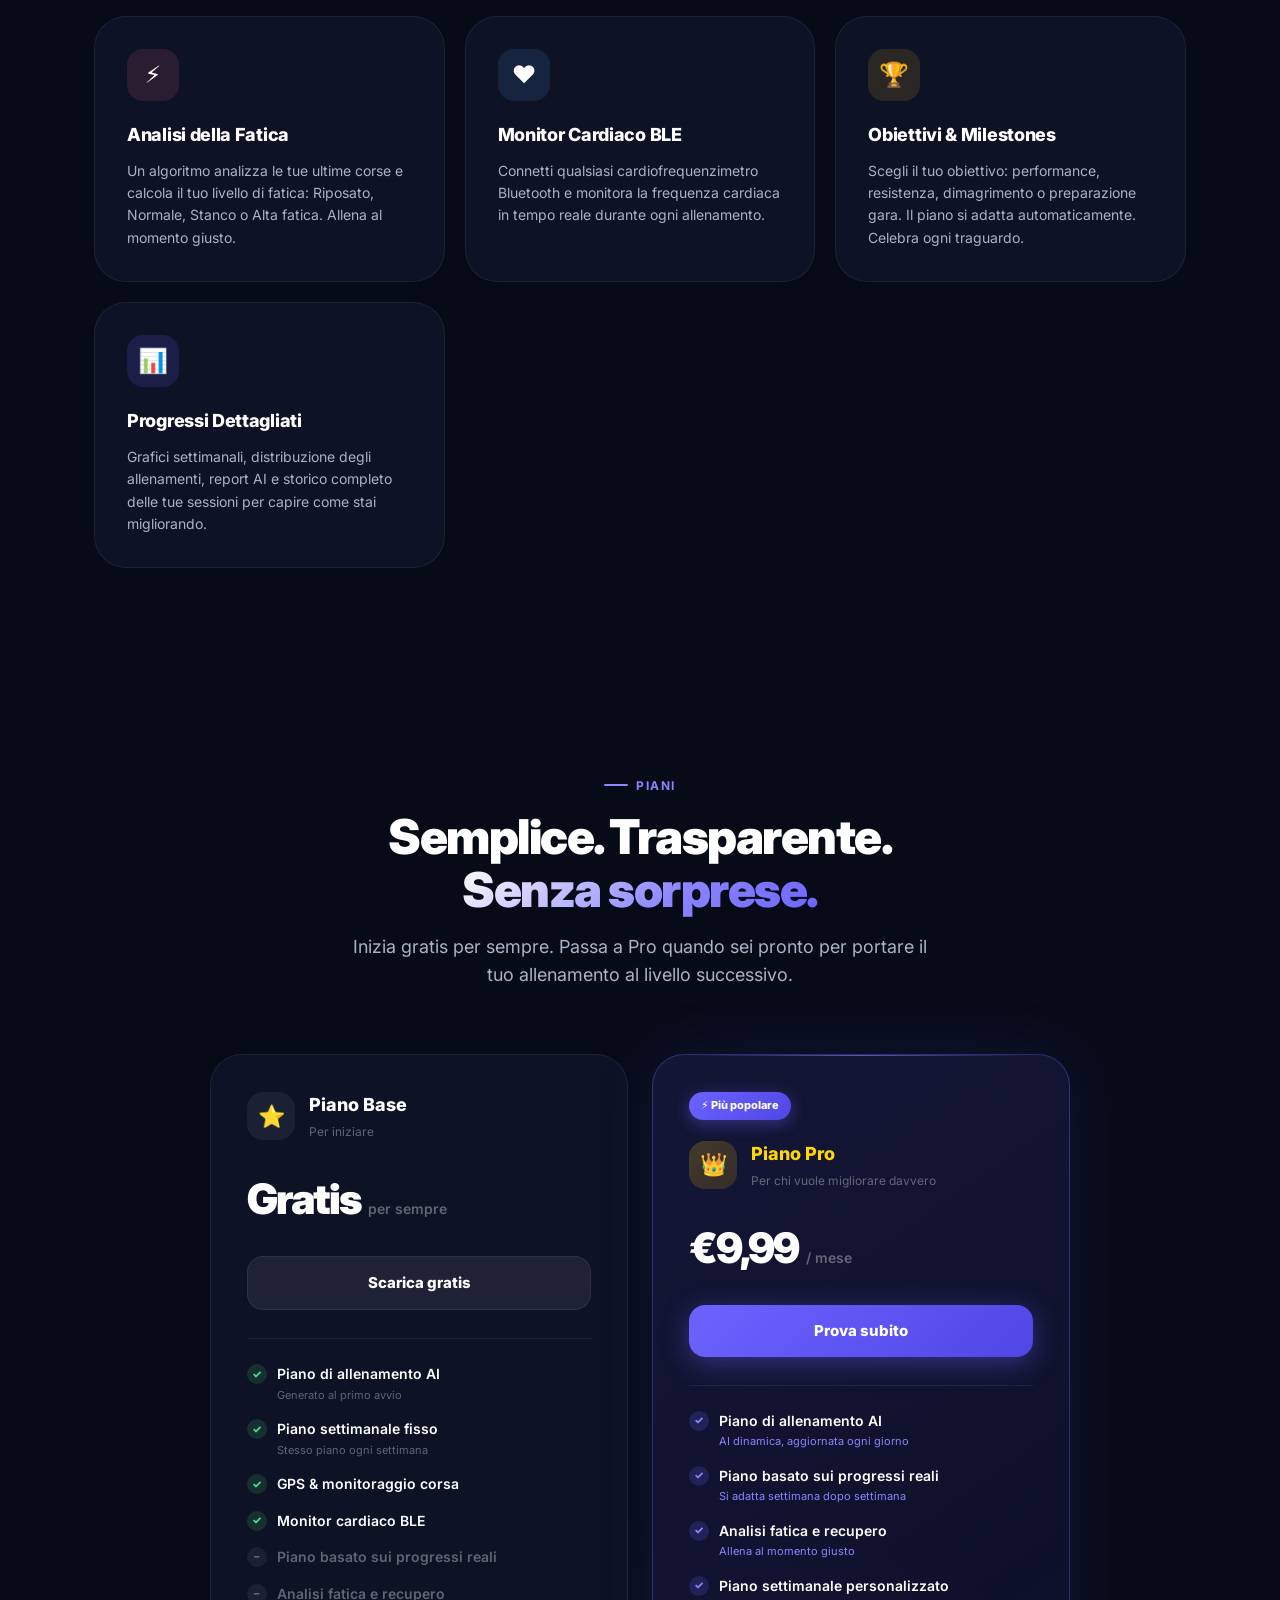
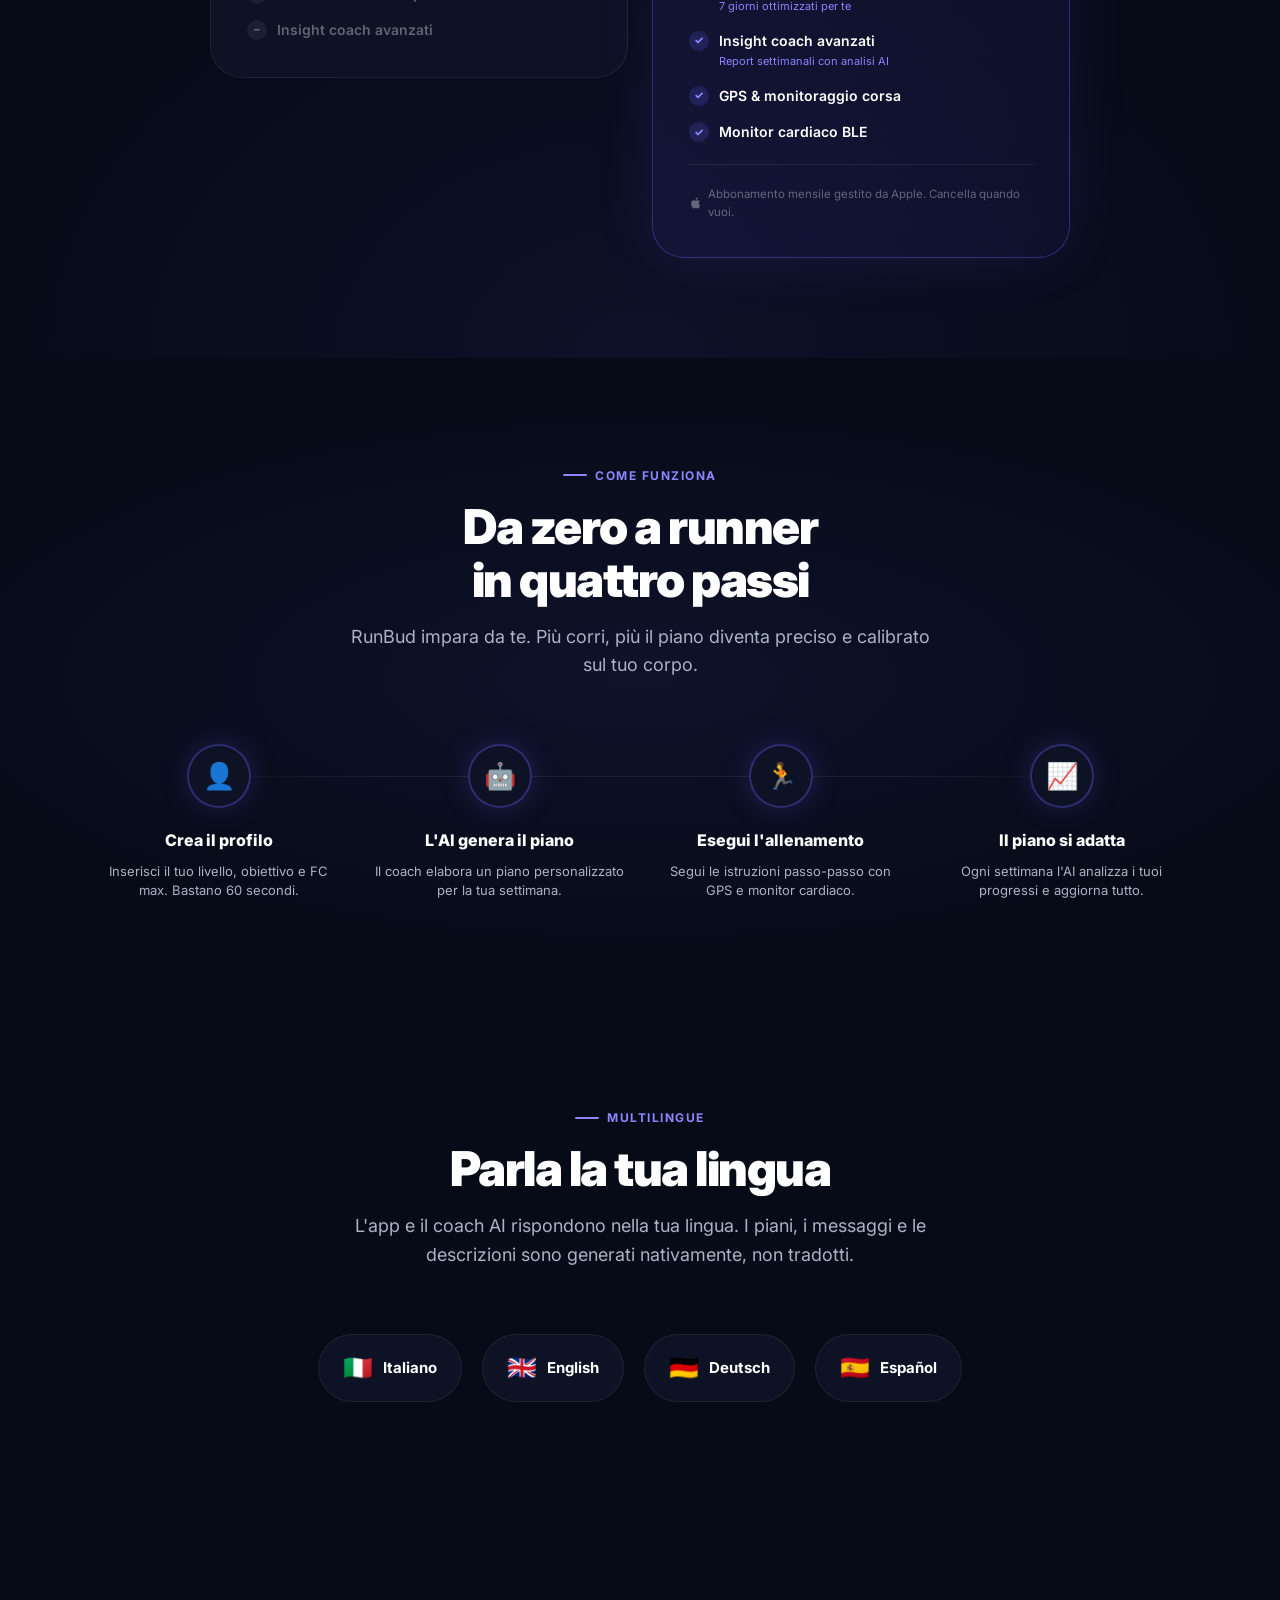
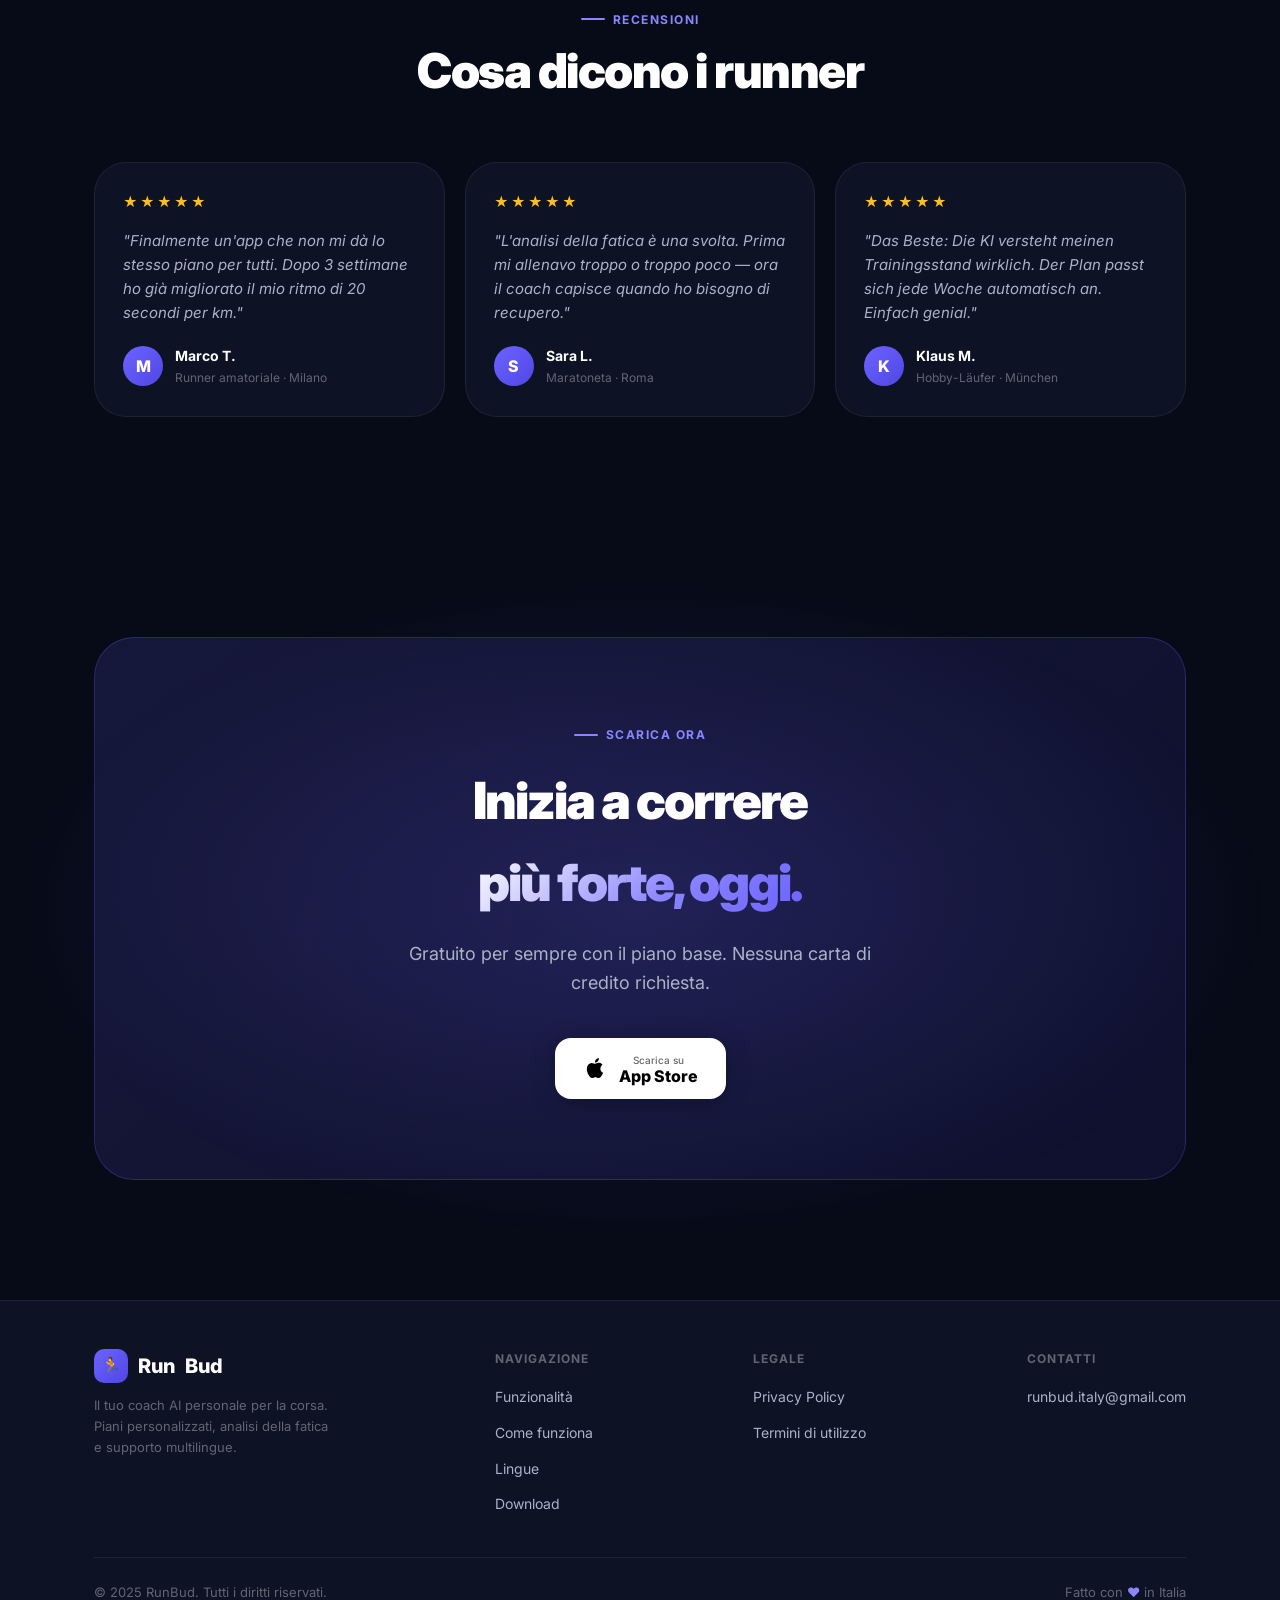
==== commit 432adf75: "Add Pro plan pricing section with Base vs Pro comparison" ====
--- a/index.html
+++ b/index.html
@@ -25,6 +25,7 @@
       </a>
       <div class="nav-links" id="navLinks">
         <a href="#features">Funzionalità</a>
+        <a href="#pricing">Piani</a>
         <a href="#how">Come funziona</a>
         <a href="#languages">Lingue</a>
         <a href="privacy.html">Privacy</a>
@@ -222,6 +223,149 @@
   </div>
 </section>
 
+<!-- ── PRICING ───────────────────────────────────────────── -->
+<section class="pricing-section" id="pricing">
+  <div class="container">
+    <div class="section-header centered">
+      <div class="section-label">Piani</div>
+      <h2 class="section-title">Semplice. Trasparente.<br><span class="gradient-text">Senza sorprese.</span></h2>
+      <p class="section-sub">Inizia gratis per sempre. Passa a Pro quando sei pronto per portare il tuo allenamento al livello successivo.</p>
+    </div>
+
+    <div class="pricing-grid">
+
+      <!-- Piano Base -->
+      <div class="pricing-card pricing-base">
+        <div class="pricing-card-header">
+          <div class="pricing-plan-icon">⭐</div>
+          <div>
+            <div class="pricing-plan-name">Piano Base</div>
+            <div class="pricing-plan-sub">Per iniziare</div>
+          </div>
+        </div>
+        <div class="pricing-price-row">
+          <span class="pricing-price">Gratis</span>
+          <span class="pricing-period">per sempre</span>
+        </div>
+        <a href="#download" class="pricing-btn pricing-btn-base">Scarica gratis</a>
+        <div class="pricing-divider"></div>
+        <ul class="pricing-features">
+          <li class="feat-yes">
+            <span class="feat-icon">✓</span>
+            <div>
+              <span class="feat-label">Piano di allenamento AI</span>
+              <span class="feat-note">Generato al primo avvio</span>
+            </div>
+          </li>
+          <li class="feat-yes">
+            <span class="feat-icon">✓</span>
+            <div>
+              <span class="feat-label">Piano settimanale fisso</span>
+              <span class="feat-note">Stesso piano ogni settimana</span>
+            </div>
+          </li>
+          <li class="feat-yes">
+            <span class="feat-icon">✓</span>
+            <div>
+              <span class="feat-label">GPS & monitoraggio corsa</span>
+            </div>
+          </li>
+          <li class="feat-yes">
+            <span class="feat-icon">✓</span>
+            <div>
+              <span class="feat-label">Monitor cardiaco BLE</span>
+            </div>
+          </li>
+          <li class="feat-no">
+            <span class="feat-icon">–</span>
+            <span class="feat-label">Piano basato sui progressi reali</span>
+          </li>
+          <li class="feat-no">
+            <span class="feat-icon">–</span>
+            <span class="feat-label">Analisi fatica e recupero</span>
+          </li>
+          <li class="feat-no">
+            <span class="feat-icon">–</span>
+            <span class="feat-label">Insight coach avanzati</span>
+          </li>
+        </ul>
+      </div>
+
+      <!-- Piano Pro -->
+      <div class="pricing-card pricing-pro">
+        <div class="pricing-popular-badge">⚡ Più popolare</div>
+        <div class="pricing-card-header">
+          <div class="pricing-plan-icon pro">👑</div>
+          <div>
+            <div class="pricing-plan-name pro">Piano Pro</div>
+            <div class="pricing-plan-sub">Per chi vuole migliorare davvero</div>
+          </div>
+        </div>
+        <div class="pricing-price-row">
+          <span class="pricing-price">€9,99</span>
+          <span class="pricing-period">/ mese</span>
+        </div>
+        <a href="#download" class="pricing-btn pricing-btn-pro">Prova subito</a>
+        <div class="pricing-divider"></div>
+        <ul class="pricing-features">
+          <li class="feat-yes pro">
+            <span class="feat-icon">✓</span>
+            <div>
+              <span class="feat-label">Piano di allenamento AI</span>
+              <span class="feat-note pro">AI dinamica, aggiornata ogni giorno</span>
+            </div>
+          </li>
+          <li class="feat-yes pro">
+            <span class="feat-icon">✓</span>
+            <div>
+              <span class="feat-label">Piano basato sui progressi reali</span>
+              <span class="feat-note pro">Si adatta settimana dopo settimana</span>
+            </div>
+          </li>
+          <li class="feat-yes pro">
+            <span class="feat-icon">✓</span>
+            <div>
+              <span class="feat-label">Analisi fatica e recupero</span>
+              <span class="feat-note pro">Allena al momento giusto</span>
+            </div>
+          </li>
+          <li class="feat-yes pro">
+            <span class="feat-icon">✓</span>
+            <div>
+              <span class="feat-label">Piano settimanale personalizzato</span>
+              <span class="feat-note pro">7 giorni ottimizzati per te</span>
+            </div>
+          </li>
+          <li class="feat-yes pro">
+            <span class="feat-icon">✓</span>
+            <div>
+              <span class="feat-label">Insight coach avanzati</span>
+              <span class="feat-note pro">Report settimanali con analisi AI</span>
+            </div>
+          </li>
+          <li class="feat-yes pro">
+            <span class="feat-icon">✓</span>
+            <div>
+              <span class="feat-label">GPS & monitoraggio corsa</span>
+            </div>
+          </li>
+          <li class="feat-yes pro">
+            <span class="feat-icon">✓</span>
+            <div>
+              <span class="feat-label">Monitor cardiaco BLE</span>
+            </div>
+          </li>
+        </ul>
+        <div class="pricing-apple-note">
+          <svg width="14" height="14" viewBox="0 0 24 24" fill="currentColor"><path d="M18.71 19.5c-.83 1.24-1.71 2.45-3.05 2.47-1.34.03-1.77-.79-3.29-.79-1.53 0-2 .77-3.27.82-1.31.05-2.3-1.32-3.14-2.53C4.25 17 2.94 12.45 4.7 9.39c.87-1.52 2.43-2.48 4.12-2.51 1.28-.02 2.5.87 3.29.87.78 0 2.26-1.07 3.8-.91.65.03 2.47.26 3.64 1.98-.09.06-2.17 1.28-2.15 3.81.03 3.02 2.65 4.03 2.68 4.04-.03.07-.42 1.44-1.38 2.83M13 3.5c.73-.83 1.94-1.46 2.94-1.5.13 1.17-.34 2.35-1.04 3.19-.69.85-1.83 1.51-2.95 1.42-.15-1.15.41-2.35 1.05-3.11z"/></svg>
+          Abbonamento mensile gestito da Apple. Cancella quando vuoi.
+        </div>
+      </div>
+
+    </div>
+  </div>
+</section>
+
 <!-- ── HOW IT WORKS ───────────────────────────────────────── -->
 <section class="how-section" id="how">
   <div class="container">
@@ -368,7 +512,7 @@
       <div class="footer-links">
         <h4>Contatti</h4>
         <ul>
-          <li><a href="mailto:support@runbud.app">support@runbud.app</a></li>
+          <li><a href="mailto:runbud.italy@gmail.com">runbud.italy@gmail.com</a></li>
         </ul>
       </div>
     </div>
--- a/css/style.css
+++ b/css/style.css
@@ -506,6 +506,132 @@
 }
 .testimonial-name { font-size: 14px; font-weight: 700; }
 .testimonial-meta { font-size: 12px; color: var(--text-muted); margin-top: 1px; }
+
+/* ── PRICING ──────────────────────────────────────────────── */
+.pricing-section {
+  background: radial-gradient(ellipse 70% 50% at 50% 100%, rgba(108,99,255,0.07) 0%, transparent 70%);
+}
+.pricing-grid {
+  display: grid; grid-template-columns: 1fr 1fr;
+  gap: 24px; align-items: start;
+  max-width: 860px; margin: 0 auto;
+}
+.pricing-card {
+  background: var(--bg-card);
+  border: 1px solid var(--border);
+  border-radius: 32px; padding: 36px;
+  position: relative; overflow: hidden;
+  opacity: 0; transform: translateY(30px);
+  transition: transform 0.3s, box-shadow 0.3s;
+}
+.pricing-card:hover { transform: translateY(-4px); }
+.pricing-card.visible { animation: fadeInUp 0.6s ease forwards; }
+.pricing-base.visible  { animation-delay: 0s; }
+.pricing-pro.visible   { animation-delay: 0.12s; }
+
+.pricing-pro {
+  background: linear-gradient(145deg, rgba(108,99,255,0.13) 0%, rgba(79,70,229,0.08) 100%);
+  border-color: rgba(108,99,255,0.35);
+  box-shadow: 0 0 60px rgba(108,99,255,0.12);
+}
+.pricing-pro::before {
+  content: '';
+  position: absolute; top: 0; left: 10%; right: 10%; height: 1px;
+  background: linear-gradient(90deg, transparent, rgba(139,133,255,0.6), transparent);
+}
+
+.pricing-popular-badge {
+  display: inline-flex; align-items: center; gap: 6px;
+  padding: 5px 12px;
+  background: linear-gradient(135deg, var(--accent), var(--accent-dark));
+  border-radius: 100px;
+  font-size: 11px; font-weight: 800; color: #fff;
+  margin-bottom: 20px;
+  box-shadow: 0 4px 16px rgba(108,99,255,0.4);
+}
+
+.pricing-card-header {
+  display: flex; align-items: center; gap: 14px;
+  margin-bottom: 24px;
+}
+.pricing-plan-icon {
+  width: 48px; height: 48px; border-radius: 16px;
+  background: rgba(255,255,255,0.06);
+  display: flex; align-items: center; justify-content: center;
+  font-size: 22px; flex-shrink: 0;
+}
+.pricing-plan-icon.pro {
+  background: linear-gradient(135deg, rgba(255,215,0,0.2), rgba(255,165,0,0.15));
+}
+.pricing-plan-name { font-size: 18px; font-weight: 800; color: var(--text); }
+.pricing-plan-name.pro { color: #FFD700; }
+.pricing-plan-sub { font-size: 12px; color: var(--text-muted); margin-top: 2px; }
+
+.pricing-price-row {
+  display: flex; align-items: baseline; gap: 8px;
+  margin-bottom: 24px;
+}
+.pricing-price { font-size: 42px; font-weight: 900; color: var(--text); letter-spacing: -2px; }
+.pricing-period { font-size: 14px; color: var(--text-muted); font-weight: 600; }
+
+.pricing-btn {
+  display: block; width: 100%;
+  padding: 14px; text-align: center;
+  border-radius: 16px; text-decoration: none;
+  font-size: 15px; font-weight: 800;
+  transition: transform 0.2s, box-shadow 0.2s;
+  margin-bottom: 28px;
+}
+.pricing-btn:hover { transform: translateY(-2px); }
+.pricing-btn-base {
+  background: rgba(255,255,255,0.07);
+  border: 1px solid var(--border);
+  color: var(--text);
+}
+.pricing-btn-base:hover { background: rgba(255,255,255,0.11); }
+.pricing-btn-pro {
+  background: linear-gradient(135deg, var(--accent), var(--accent-dark));
+  color: #fff;
+  box-shadow: 0 6px 28px rgba(108,99,255,0.4);
+}
+.pricing-btn-pro:hover { box-shadow: 0 10px 40px rgba(108,99,255,0.55); }
+
+.pricing-divider {
+  height: 1px; background: var(--border);
+  margin-bottom: 24px;
+}
+
+.pricing-features {
+  list-style: none; display: flex; flex-direction: column; gap: 14px;
+}
+.pricing-features li {
+  display: flex; align-items: flex-start; gap: 10px;
+}
+.feat-icon {
+  width: 20px; height: 20px; border-radius: 50%;
+  display: flex; align-items: center; justify-content: center;
+  font-size: 11px; font-weight: 800; flex-shrink: 0; margin-top: 1px;
+}
+.feat-yes .feat-icon { background: rgba(74,222,128,0.15); color: var(--green); }
+.feat-yes.pro .feat-icon { background: rgba(108,99,255,0.18); color: var(--accent-light); }
+.feat-no .feat-icon { background: rgba(255,255,255,0.06); color: var(--text-muted); }
+
+.feat-label { font-size: 14px; font-weight: 600; color: var(--text); display: block; }
+.feat-no .feat-label { color: var(--text-muted); }
+.feat-note { font-size: 11px; color: var(--text-muted); display: block; margin-top: 1px; }
+.feat-note.pro { color: var(--accent-light); }
+
+.pricing-apple-note {
+  display: flex; align-items: center; gap: 6px;
+  margin-top: 20px; padding-top: 20px;
+  border-top: 1px solid var(--border);
+  font-size: 11.5px; color: var(--text-muted);
+}
+
+@media (max-width: 640px) {
+  .pricing-grid { grid-template-columns: 1fr; }
+  .pricing-pro { order: -1; }
+}
 
 /* ── CTA SECTION ──────────────────────────────────────────── */
 .cta-section {
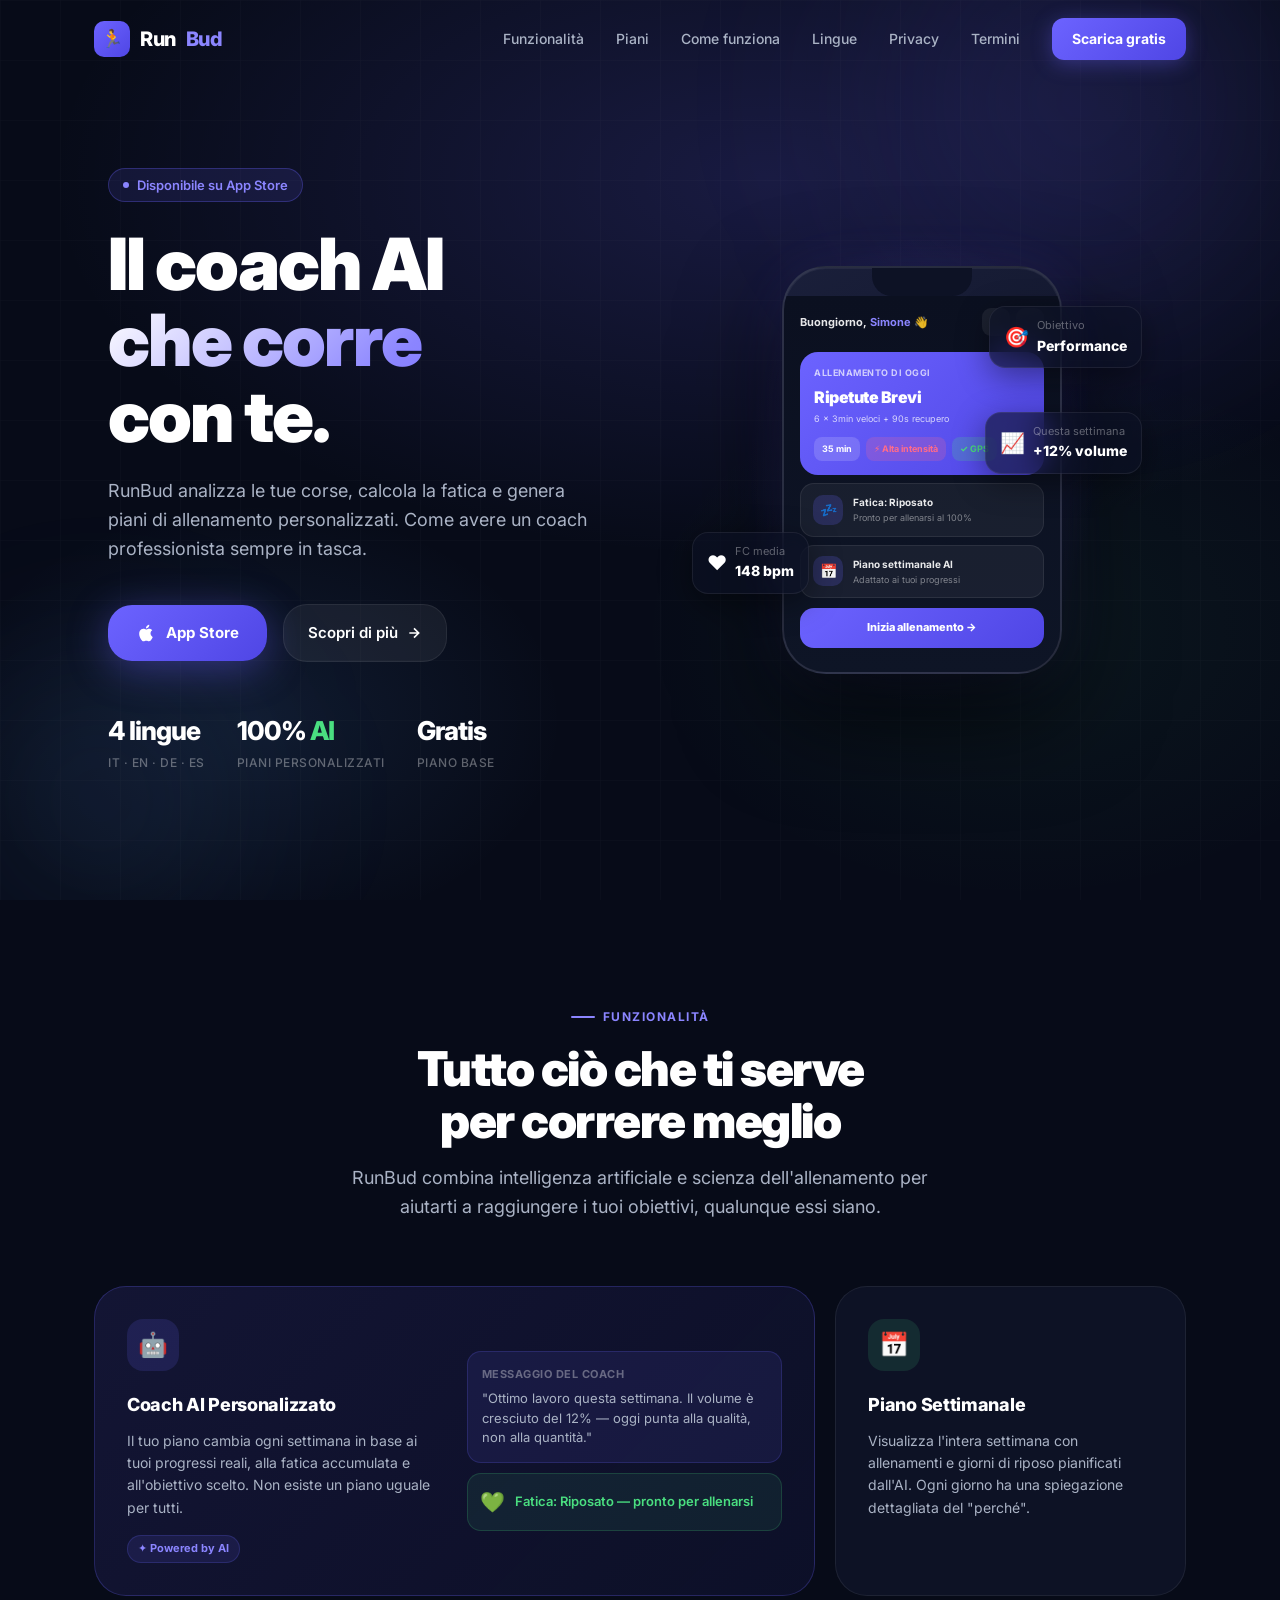
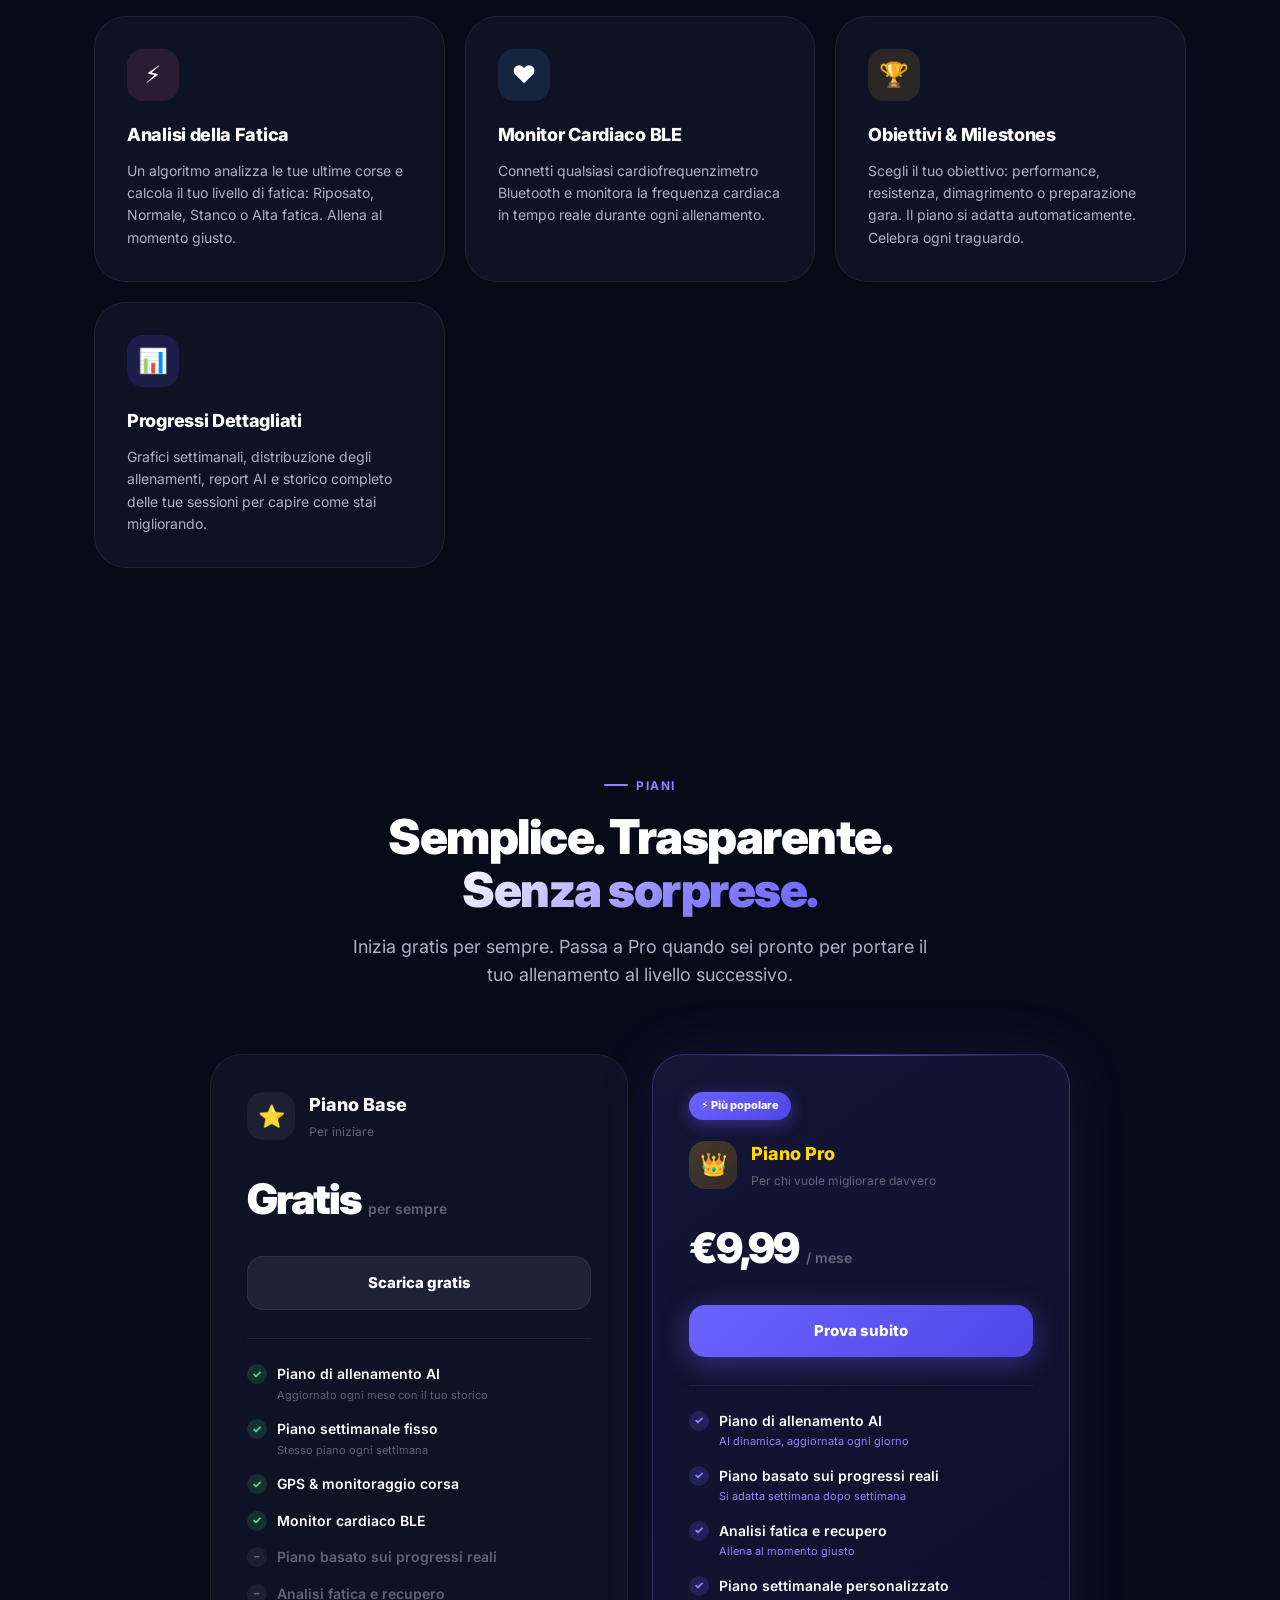
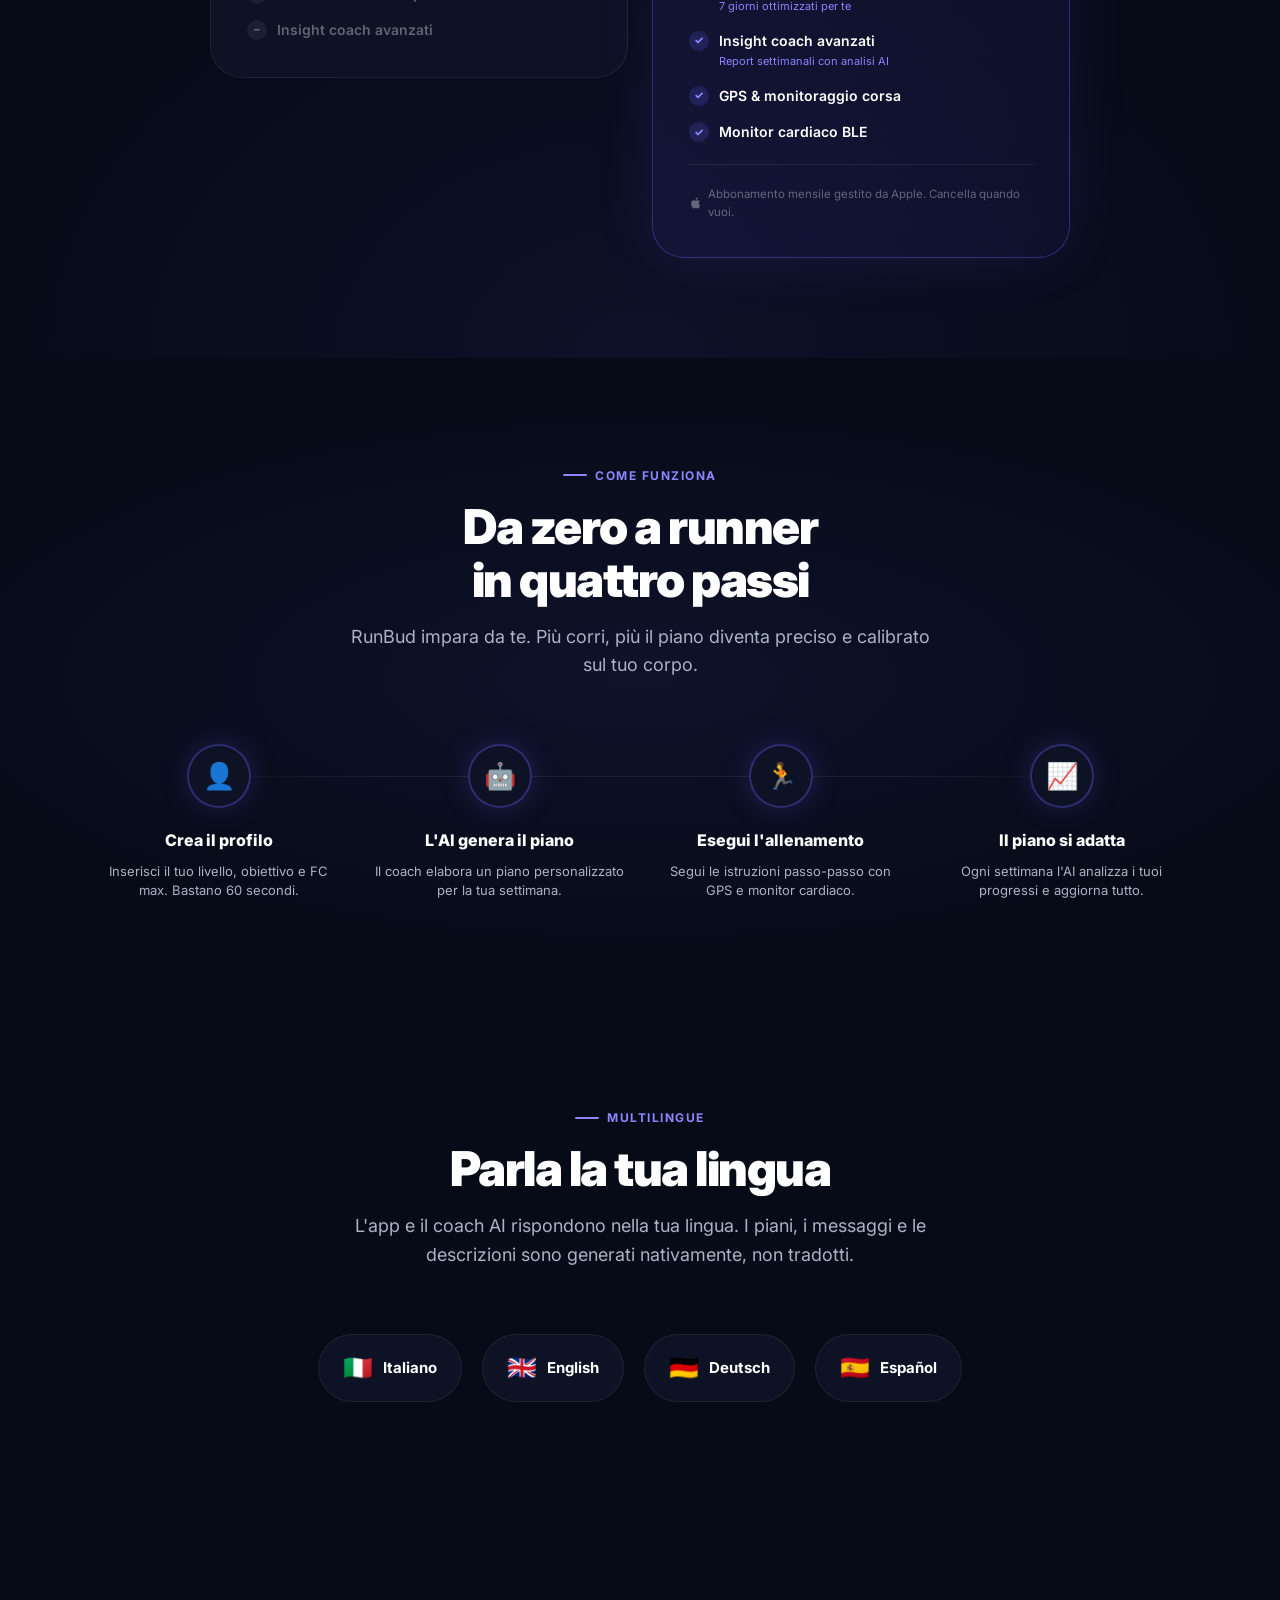
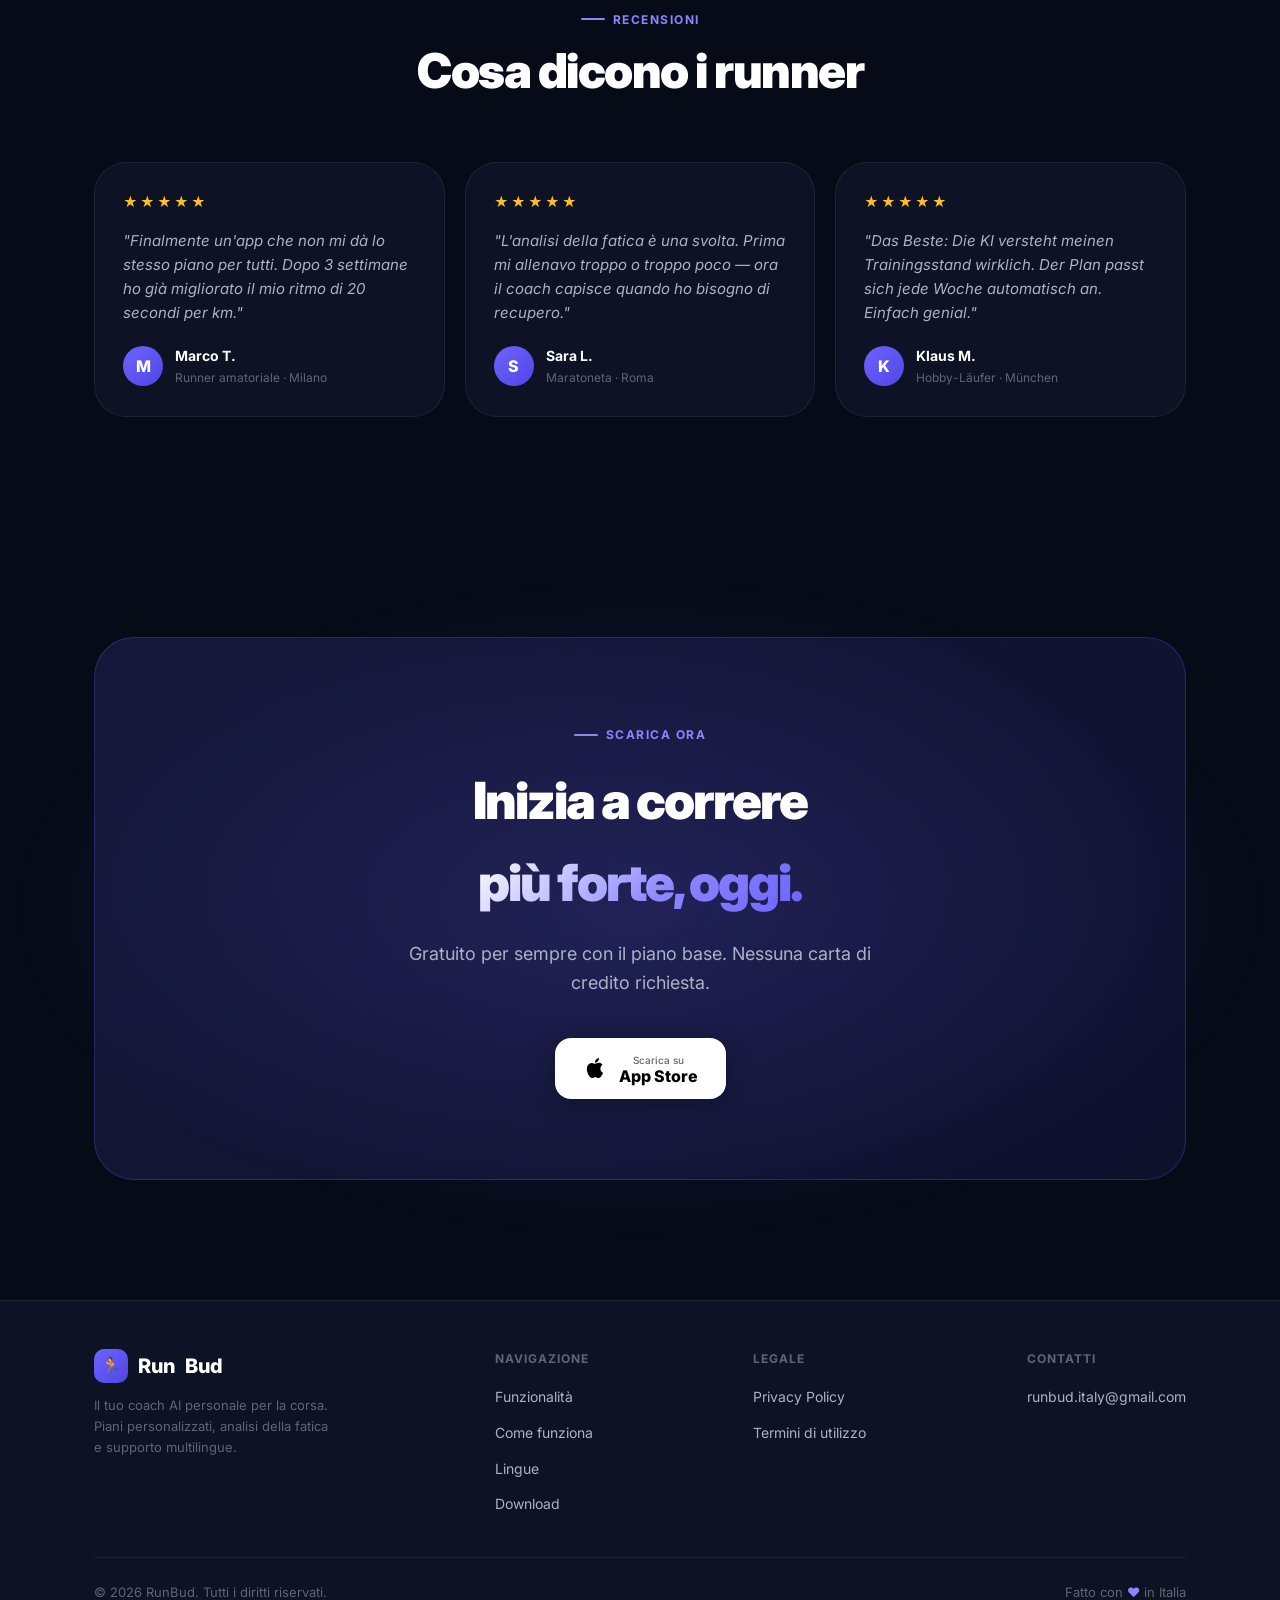
==== commit fd78dca2: "Add terms.html link in nav and footer, update copyright 2026" ====
--- a/index.html
+++ b/index.html
@@ -29,6 +29,7 @@
         <a href="#how">Come funziona</a>
         <a href="#languages">Lingue</a>
         <a href="privacy.html">Privacy</a>
+        <a href="terms.html">Termini</a>
         <a href="#download" class="btn-nav">Scarica gratis</a>
       </div>
       <button class="nav-mobile-toggle" id="menuBtn" aria-label="Menu">
@@ -254,7 +255,7 @@
             <span class="feat-icon">✓</span>
             <div>
               <span class="feat-label">Piano di allenamento AI</span>
-              <span class="feat-note">Generato al primo avvio</span>
+              <span class="feat-note">Aggiornato ogni mese con il tuo storico</span>
             </div>
           </li>
           <li class="feat-yes">
@@ -506,7 +507,7 @@
         <h4>Legale</h4>
         <ul>
           <li><a href="privacy.html">Privacy Policy</a></li>
-          <li><a href="privacy.html#terms">Termini di utilizzo</a></li>
+          <li><a href="terms.html">Termini di utilizzo</a></li>
         </ul>
       </div>
       <div class="footer-links">
@@ -517,7 +518,7 @@
       </div>
     </div>
     <div class="footer-bottom">
-      <p class="footer-copy">© 2025 RunBud. Tutti i diritti riservati.</p>
+      <p class="footer-copy">© 2026 RunBud. Tutti i diritti riservati.</p>
       <p class="footer-made">Fatto con <span>♥</span> in Italia</p>
     </div>
   </div>
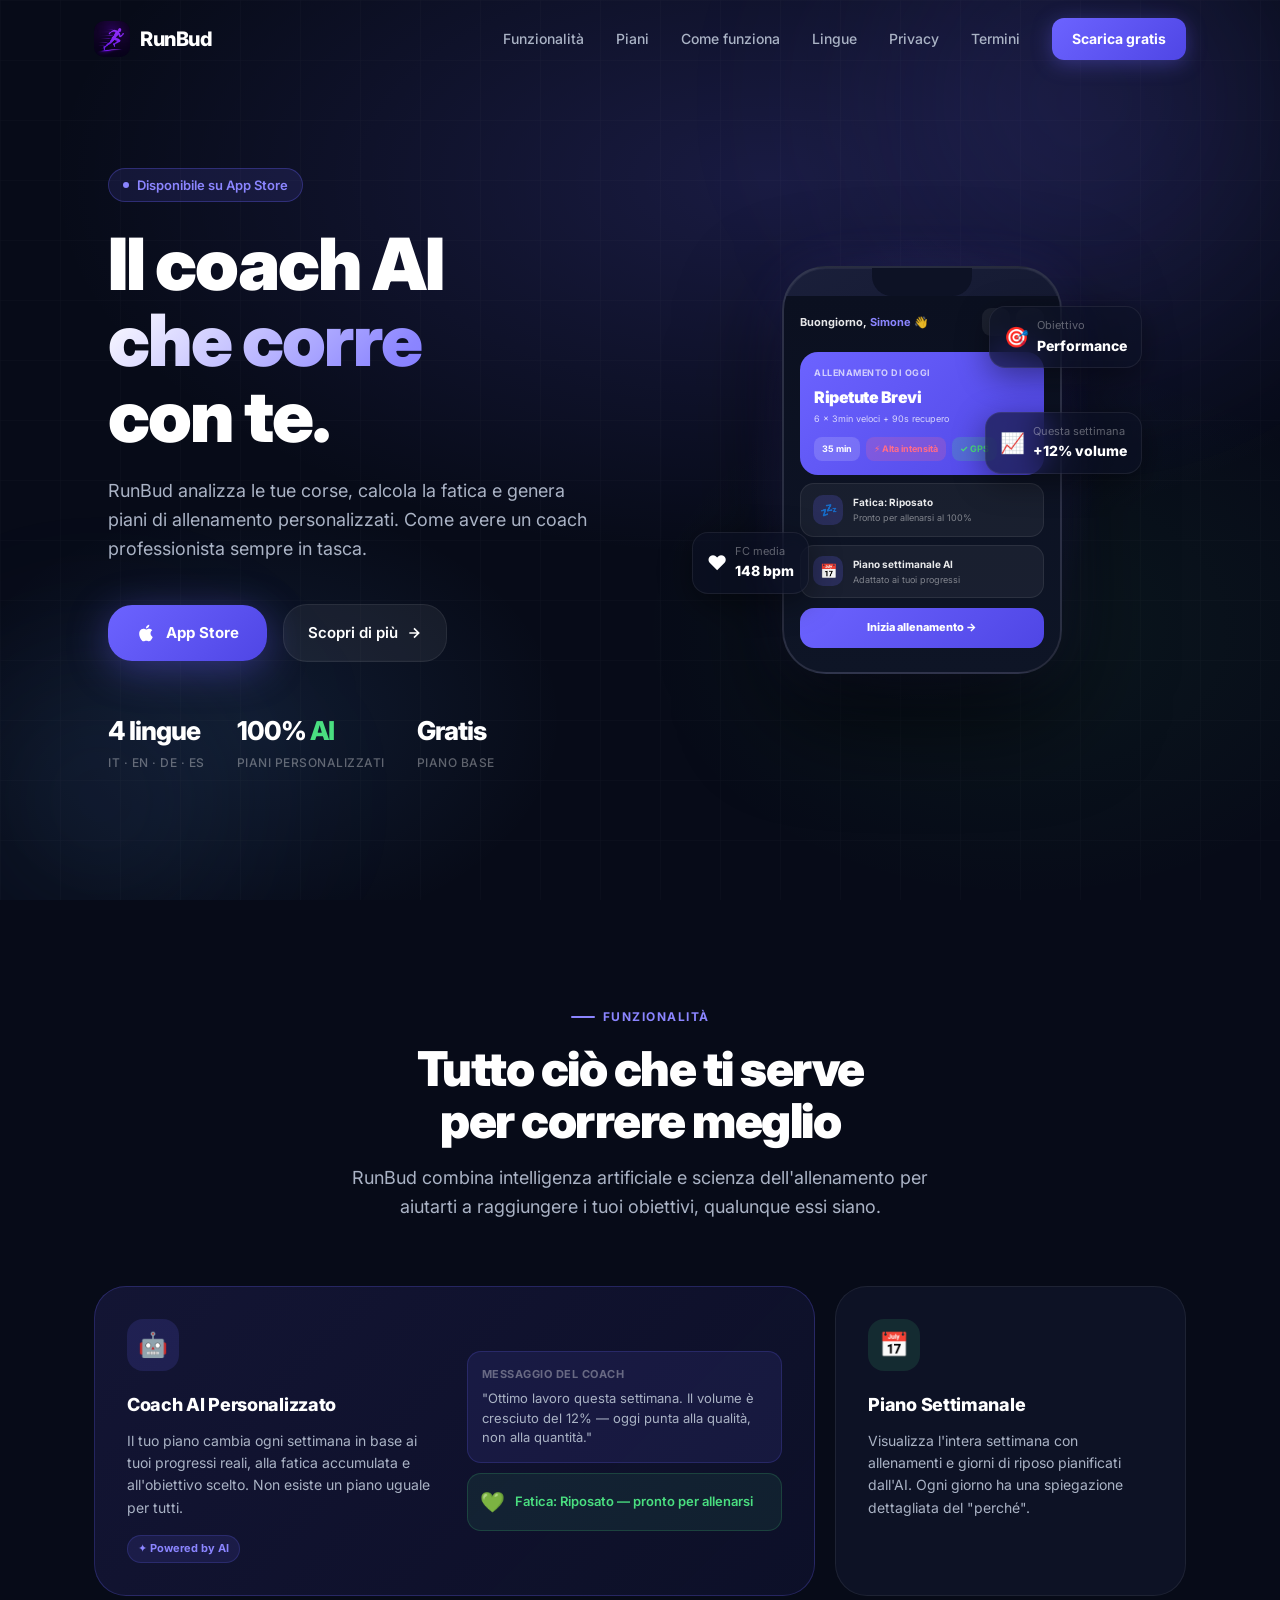
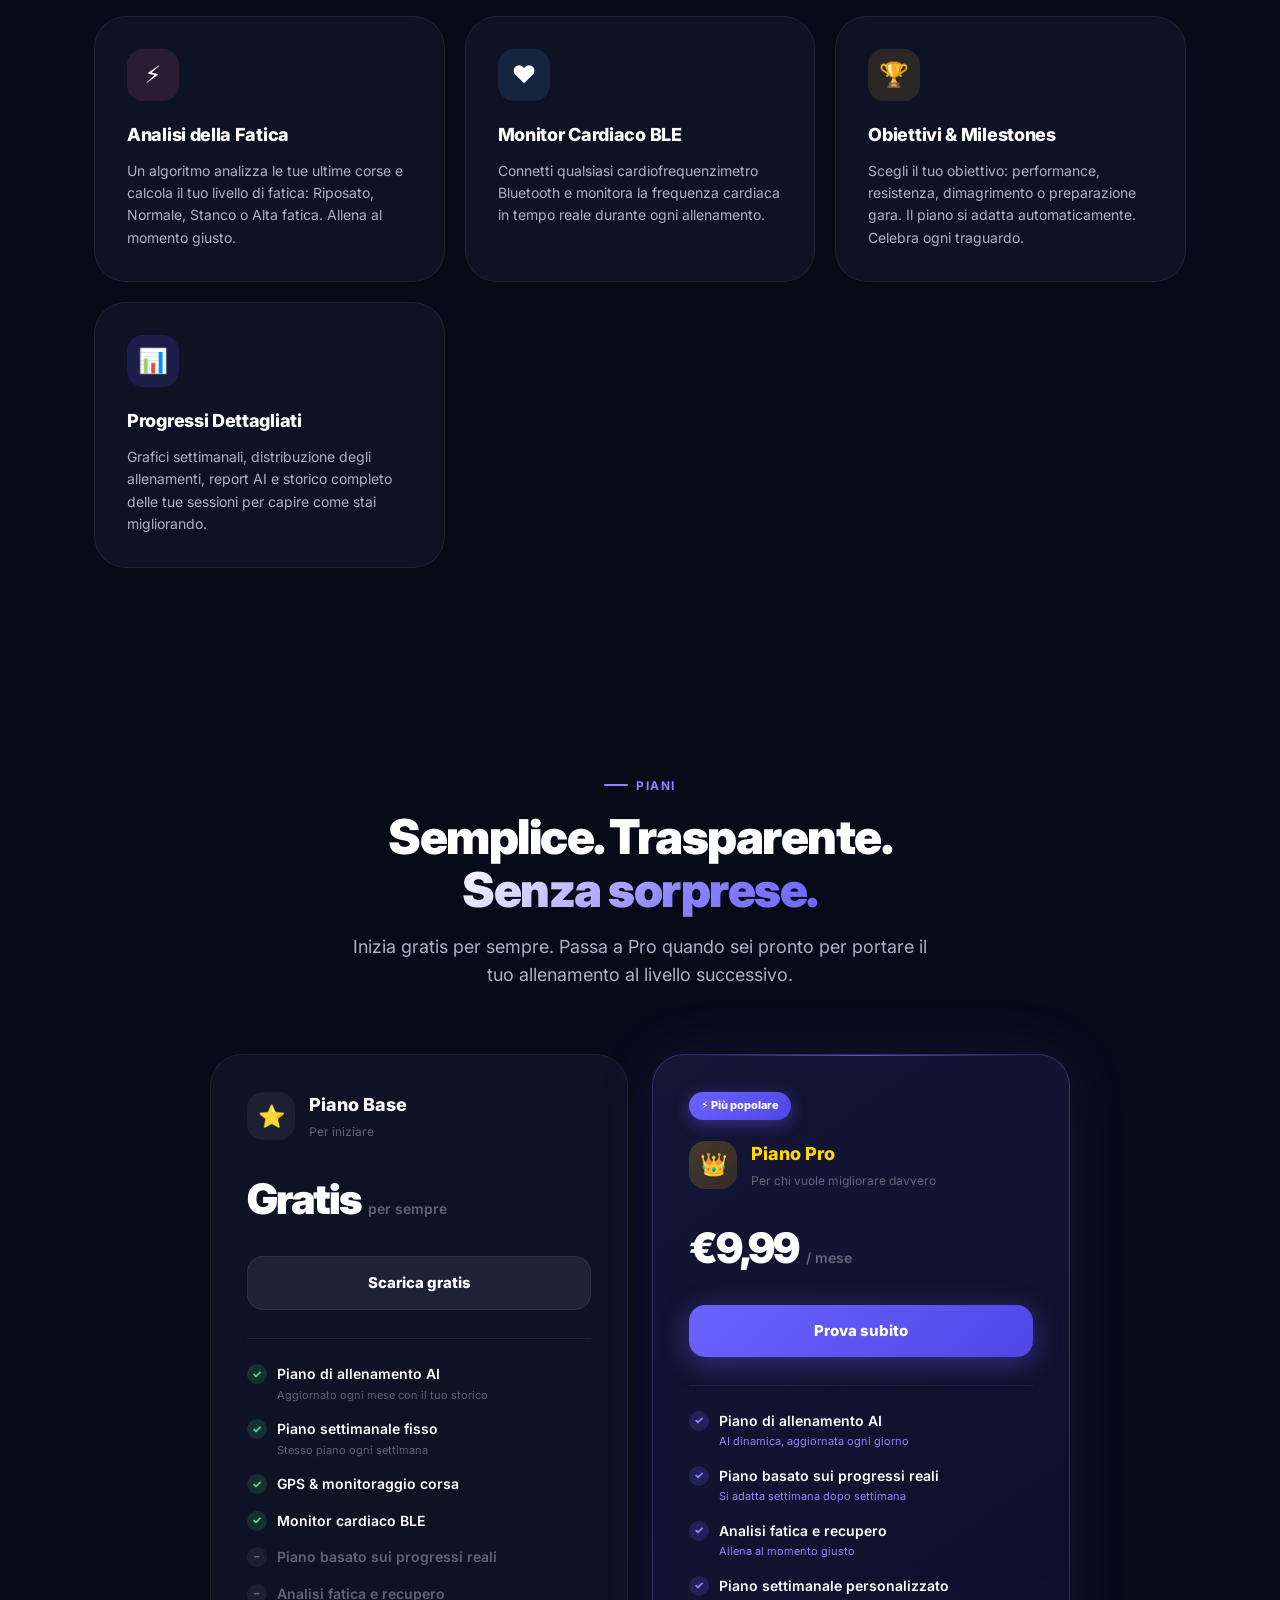
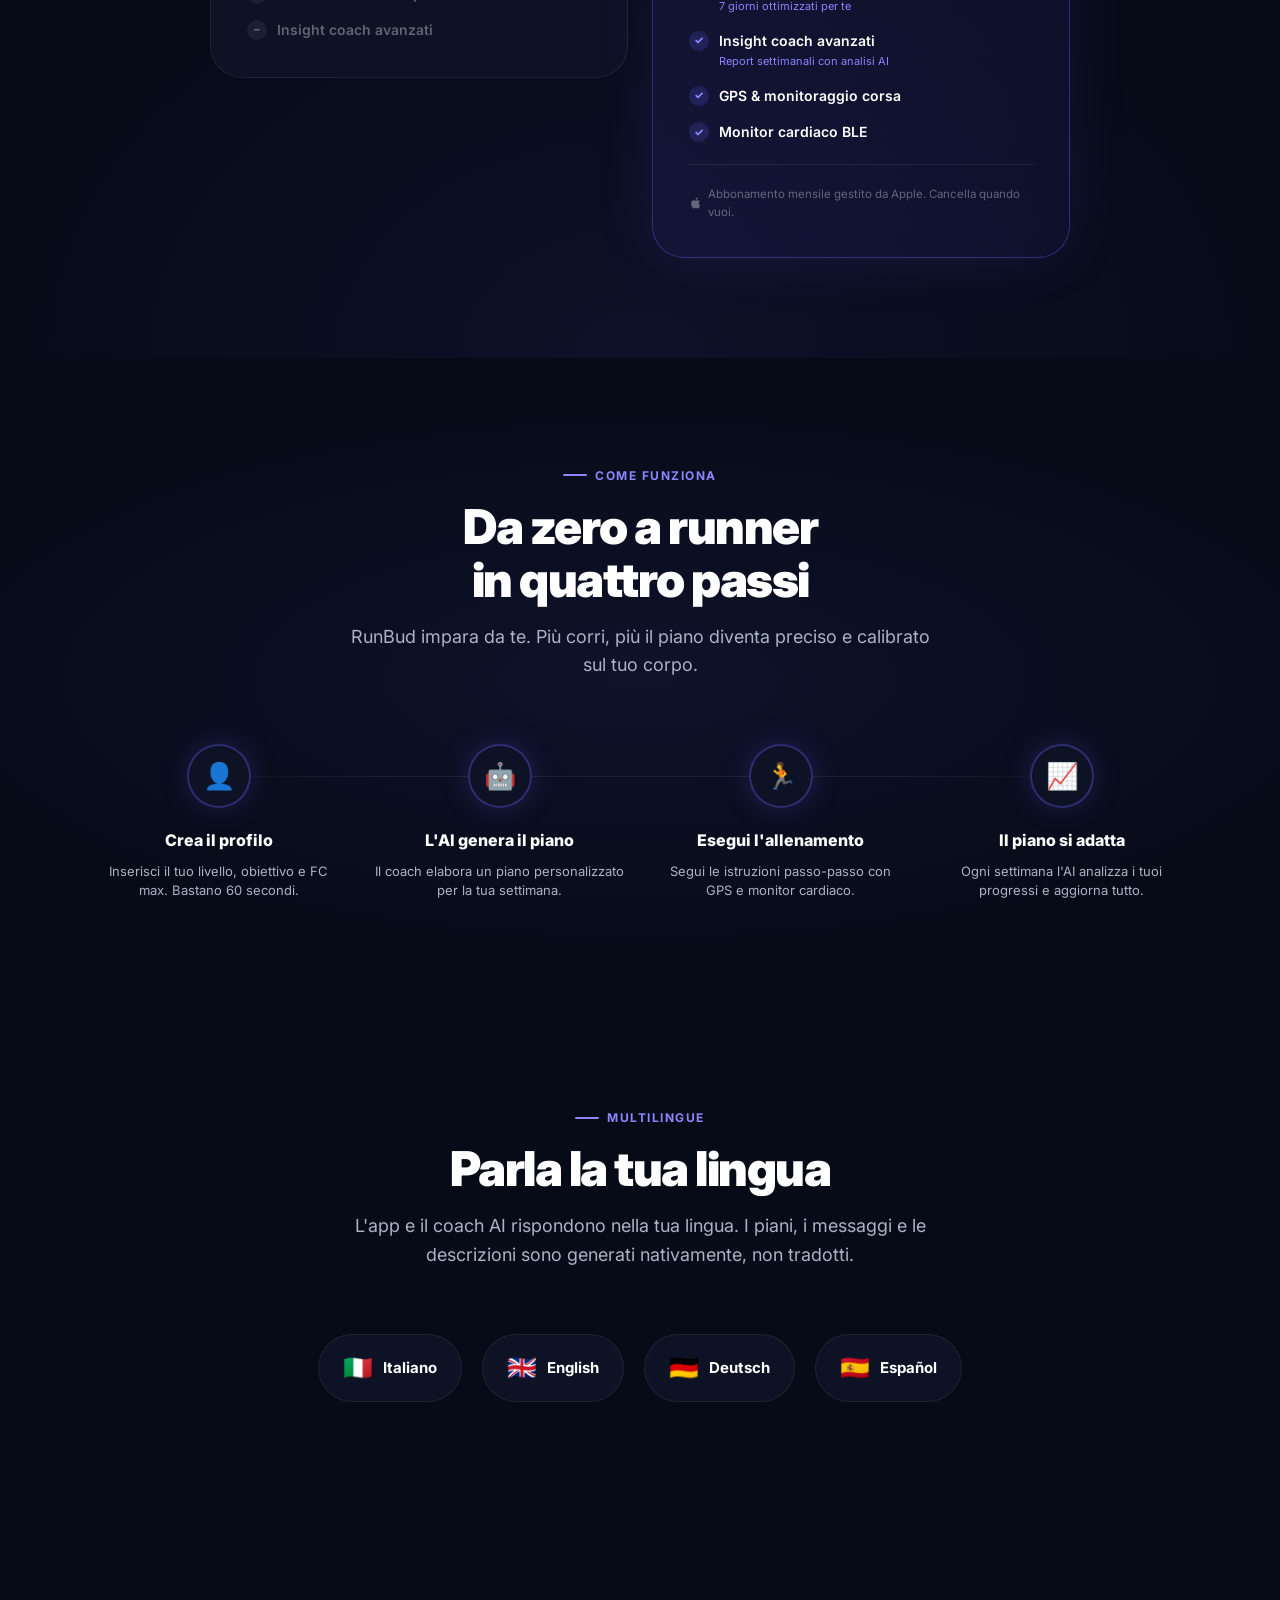
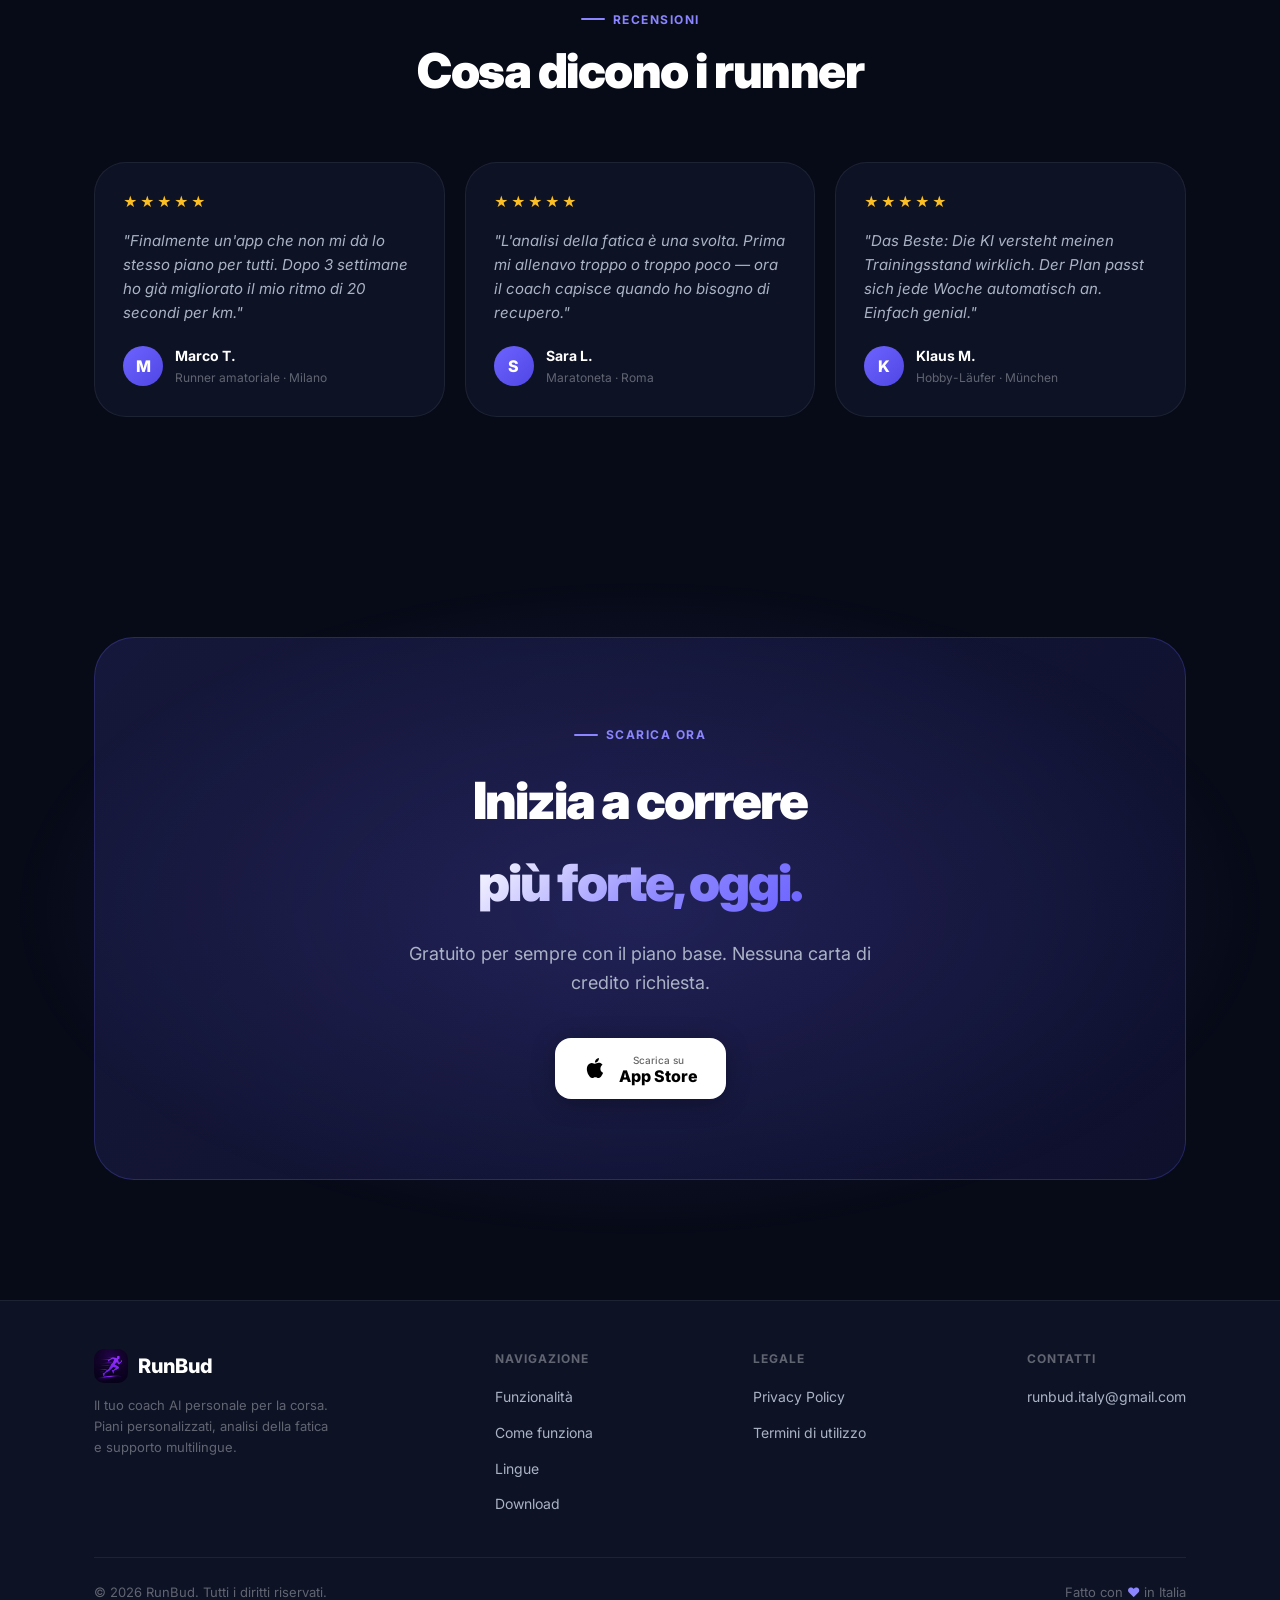
==== commit bc02c3b8: "Use real app icon, fix RunBud logo, add favicon and og:image" ====
--- a/index.html
+++ b/index.html
@@ -6,8 +6,11 @@
   <title>RunBud — Il tuo coach AI per la corsa</title>
   <meta name="description" content="RunBud è il tuo coach AI personale per la corsa. Piani settimanali personalizzati, analisi della fatica, supporto multilingue. Scaricalo gratis su App Store.">
   <meta name="theme-color" content="#070B18">
+  <link rel="icon" type="image/png" href="assets/app-icon.png">
+  <link rel="apple-touch-icon" href="assets/app-icon.png">
   <meta property="og:title" content="RunBud — Il tuo coach AI per la corsa">
   <meta property="og:description" content="Piani di allenamento personalizzati con intelligenza artificiale. Gratis su App Store.">
+  <meta property="og:image" content="assets/app-icon.png">
   <meta property="og:type" content="website">
   <link rel="preconnect" href="https://fonts.googleapis.com">
   <link rel="preconnect" href="https://fonts.gstatic.com" crossorigin>
@@ -20,8 +23,8 @@
   <div class="container">
     <div class="nav-inner">
       <a href="/" class="nav-logo">
-        <div class="logo-icon">🏃</div>
-        Run<span class="bud">Bud</span>
+        <img src="assets/app-icon.png" alt="RunBud icon" class="logo-icon-img">
+        RunBud
       </a>
       <div class="nav-links" id="navLinks">
         <a href="#features">Funzionalità</a>
@@ -471,7 +474,7 @@
       <h2 class="cta-title">Inizia a correre<br><span class="gradient-text">più forte, oggi.</span></h2>
       <p class="cta-sub">Gratuito per sempre con il piano base. Nessuna carta di credito richiesta.</p>
       <div class="cta-btns">
-        <a href="https://apps.apple.com" class="appstore-btn" target="_blank" rel="noopener">
+        <a href="https://apps.apple.com/app/runbud/id6773061738" class="appstore-btn" target="_blank" rel="noopener">
           <svg viewBox="0 0 24 24" fill="currentColor"><path d="M18.71 19.5c-.83 1.24-1.71 2.45-3.05 2.47-1.34.03-1.77-.79-3.29-.79-1.53 0-2 .77-3.27.82-1.31.05-2.3-1.32-3.14-2.53C4.25 17 2.94 12.45 4.7 9.39c.87-1.52 2.43-2.48 4.12-2.51 1.28-.02 2.5.87 3.29.87.78 0 2.26-1.07 3.8-.91.65.03 2.47.26 3.64 1.98-.09.06-2.17 1.28-2.15 3.81.03 3.02 2.65 4.03 2.68 4.04-.03.07-.42 1.44-1.38 2.83M13 3.5c.73-.83 1.94-1.46 2.94-1.5.13 1.17-.34 2.35-1.04 3.19-.69.85-1.83 1.51-2.95 1.42-.15-1.15.41-2.35 1.05-3.11z"/></svg>
           <div>
             <span class="appstore-btn-sub">Scarica su</span>
@@ -489,8 +492,8 @@
     <div class="footer-inner">
       <div class="footer-brand">
         <a href="/" class="footer-logo">
-          <div class="logo-icon">🏃</div>
-          Run<span class="bud">Bud</span>
+          <img src="assets/app-icon.png" alt="RunBud icon" class="logo-icon-img">
+          RunBud
         </a>
         <p class="footer-desc">Il tuo coach AI personale per la corsa. Piani personalizzati, analisi della fatica e supporto multilingue.</p>
       </div>
--- a/css/style.css
+++ b/css/style.css
@@ -84,6 +84,12 @@
   display: flex; align-items: center; justify-content: center;
   font-size: 18px;
 }
+.logo-icon-img {
+  width: 36px; height: 36px;
+  border-radius: 10px;
+  object-fit: cover;
+  flex-shrink: 0;
+}
 .nav-logo .bud { color: var(--accent-light); }
 .nav-links { display: flex; align-items: center; gap: 32px; }
 .nav-links a {
@@ -694,6 +700,9 @@
   border-radius: 10px;
   display: flex; align-items: center; justify-content: center;
   font-size: 16px;
+}
+.footer-brand .footer-logo .logo-icon-img {
+  width: 34px; height: 34px;
 }
 .footer-desc { font-size: 13px; color: var(--text-muted); max-width: 240px; line-height: 1.6; }
 .footer-links h4 { font-size: 12px; font-weight: 700; color: var(--text-muted); text-transform: uppercase; letter-spacing: 1px; margin-bottom: 16px; }
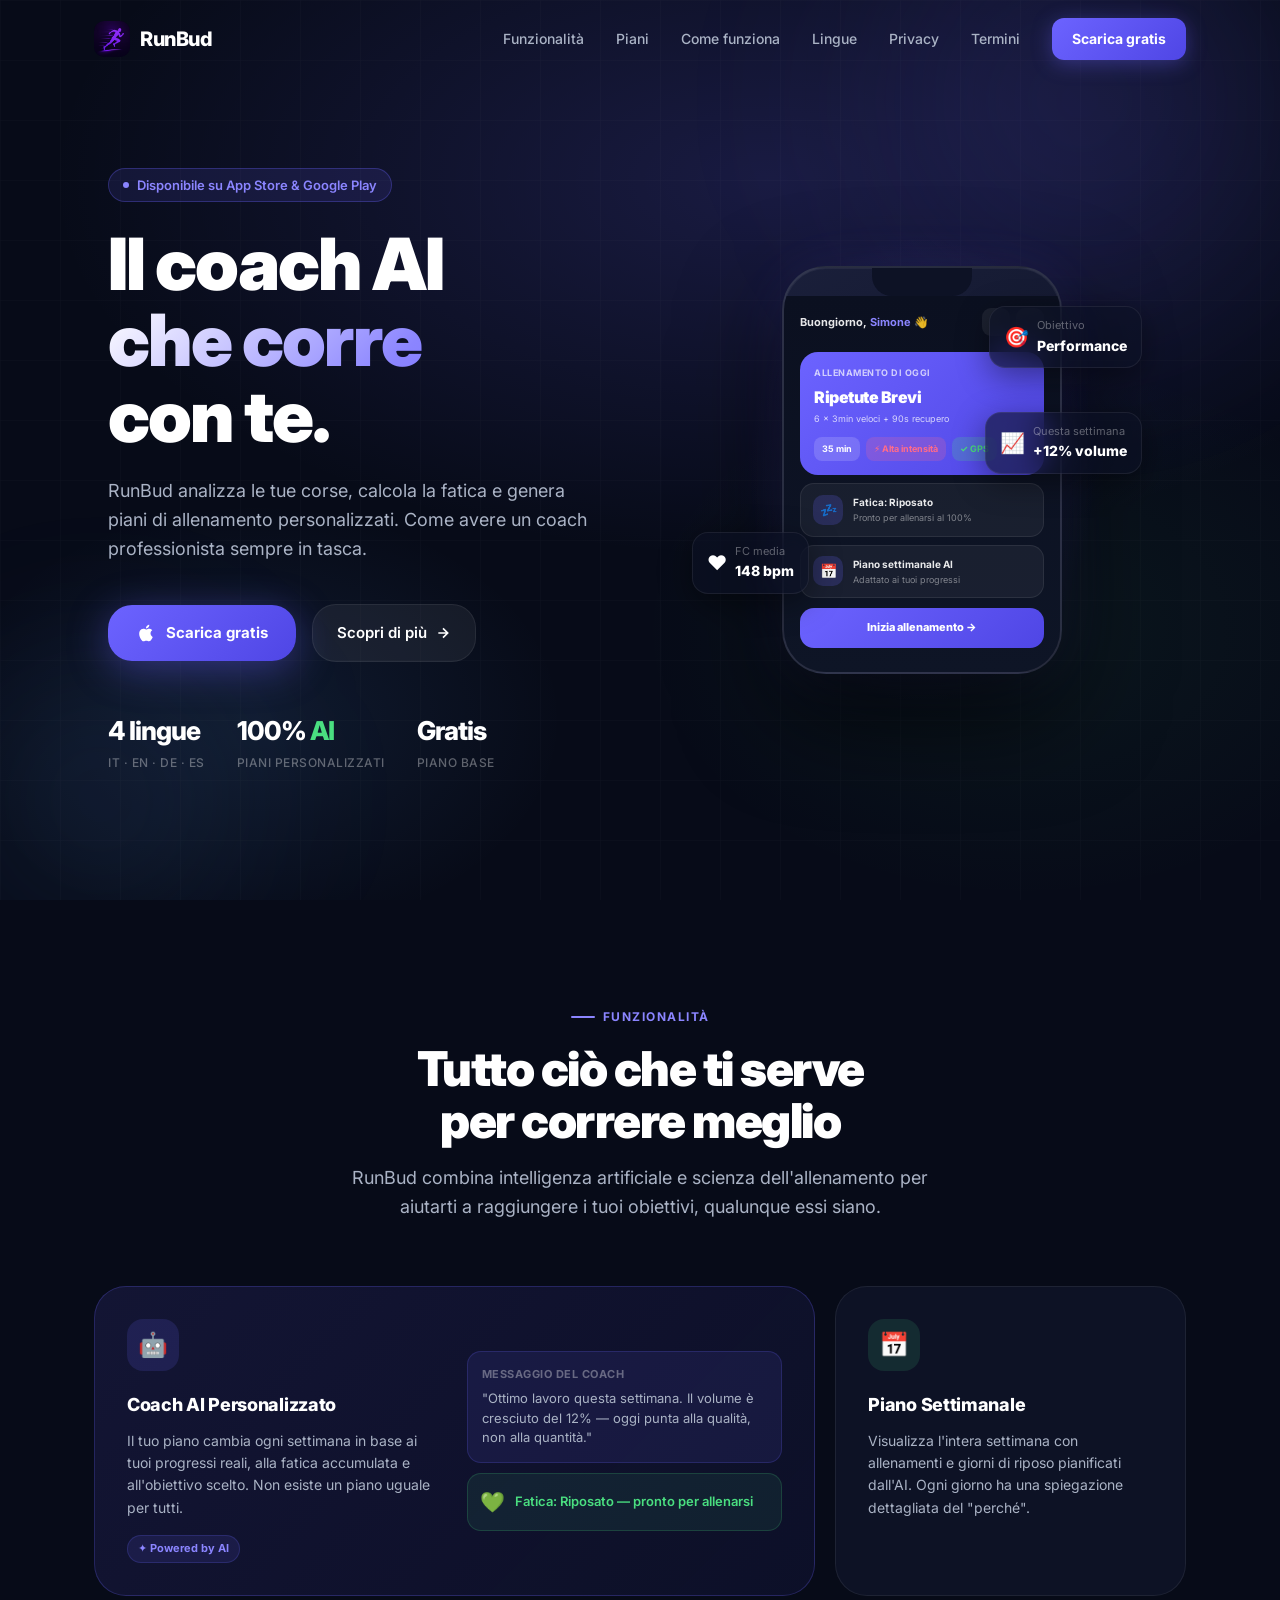
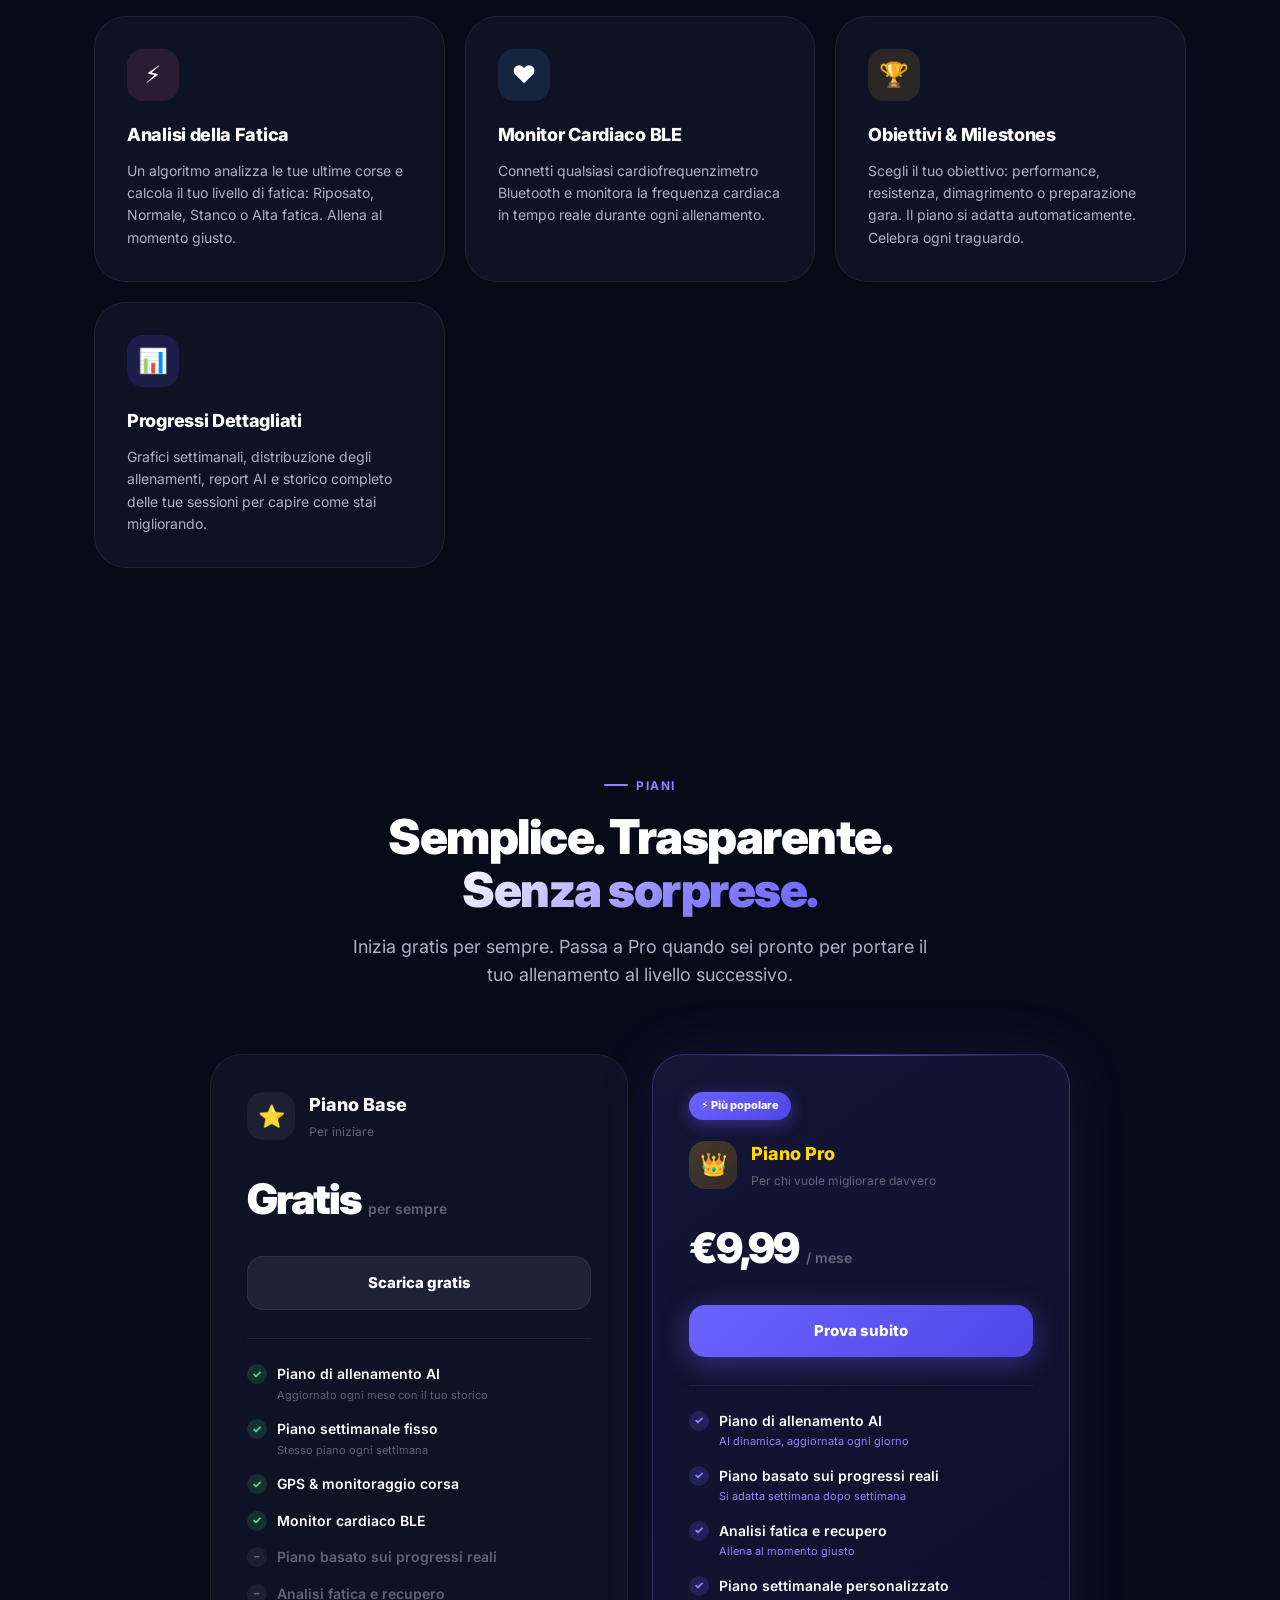
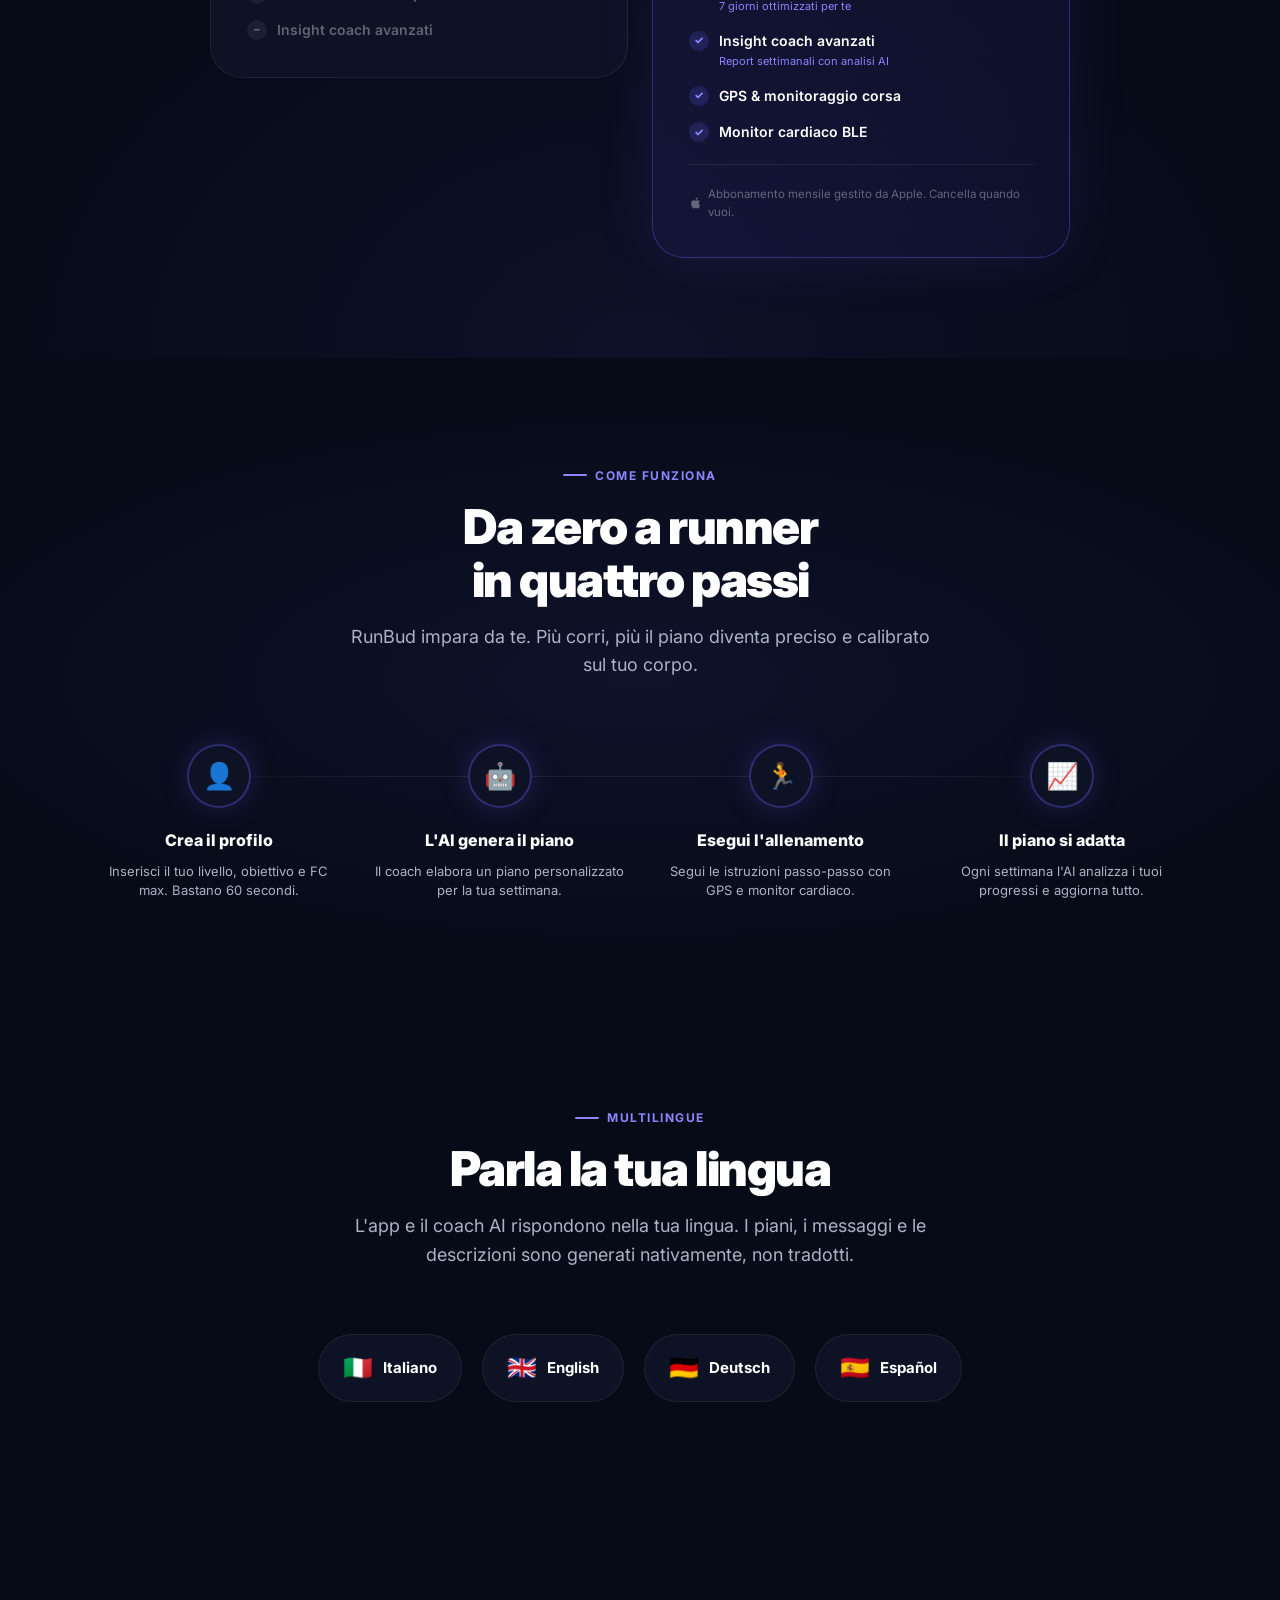
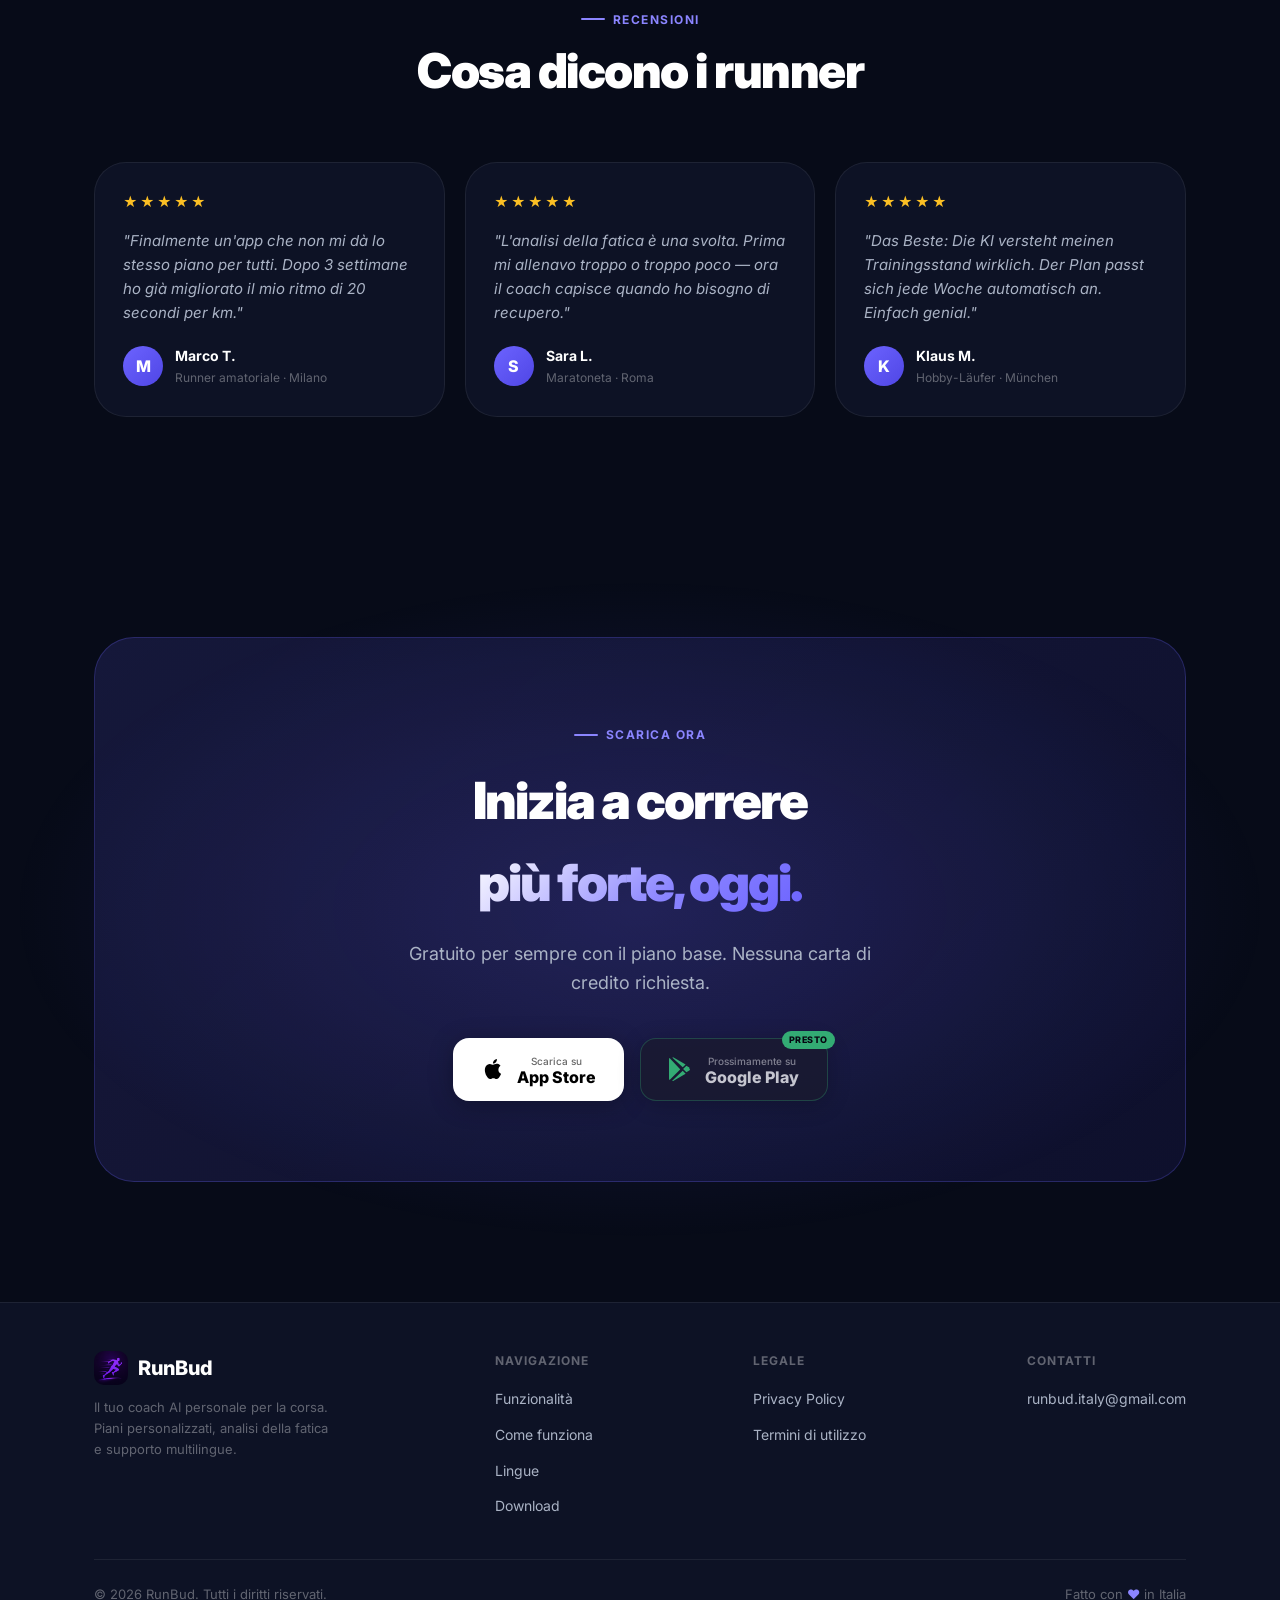
==== commit b60a0232: "Aggiungi bottone Google Play (prossimamente) e aggiorna meta tag per lancio Android Co-Authored-By: " ====
--- a/index.html
+++ b/index.html
@@ -4,12 +4,12 @@
   <meta charset="UTF-8">
   <meta name="viewport" content="width=device-width, initial-scale=1.0">
   <title>RunBud — Il tuo coach AI per la corsa</title>
-  <meta name="description" content="RunBud è il tuo coach AI personale per la corsa. Piani settimanali personalizzati, analisi della fatica, supporto multilingue. Scaricalo gratis su App Store.">
+  <meta name="description" content="RunBud è il tuo coach AI personale per la corsa. Piani settimanali personalizzati, analisi della fatica, supporto multilingue. Disponibile su App Store e Google Play.">
   <meta name="theme-color" content="#070B18">
   <link rel="icon" type="image/png" href="assets/app-icon.png">
   <link rel="apple-touch-icon" href="assets/app-icon.png">
   <meta property="og:title" content="RunBud — Il tuo coach AI per la corsa">
-  <meta property="og:description" content="Piani di allenamento personalizzati con intelligenza artificiale. Gratis su App Store.">
+  <meta property="og:description" content="Piani di allenamento personalizzati con intelligenza artificiale. Gratis su App Store e Google Play.">
   <meta property="og:image" content="assets/app-icon.png">
   <meta property="og:type" content="website">
   <link rel="preconnect" href="https://fonts.googleapis.com">
@@ -57,7 +57,7 @@
       <div class="hero-text">
         <div class="hero-badge">
           <span class="dot"></span>
-          Disponibile su App Store
+          Disponibile su App Store &amp; Google Play
         </div>
         <h1 class="hero-title">
           <span>Il coach AI</span>
@@ -70,7 +70,7 @@
         <div class="hero-cta">
           <a href="#download" class="btn-primary">
             <svg viewBox="0 0 24 24" fill="currentColor"><path d="M18.71 19.5c-.83 1.24-1.71 2.45-3.05 2.47-1.34.03-1.77-.79-3.29-.79-1.53 0-2 .77-3.27.82-1.31.05-2.3-1.32-3.14-2.53C4.25 17 2.94 12.45 4.7 9.39c.87-1.52 2.43-2.48 4.12-2.51 1.28-.02 2.5.87 3.29.87.78 0 2.26-1.07 3.8-.91.65.03 2.47.26 3.64 1.98-.09.06-2.17 1.28-2.15 3.81.03 3.02 2.65 4.03 2.68 4.04-.03.07-.42 1.44-1.38 2.83M13 3.5c.73-.83 1.94-1.46 2.94-1.5.13 1.17-.34 2.35-1.04 3.19-.69.85-1.83 1.51-2.95 1.42-.15-1.15.41-2.35 1.05-3.11z"/></svg>
-            App Store
+            Scarica gratis
           </a>
           <a href="#features" class="btn-secondary">
             Scopri di più
@@ -481,6 +481,14 @@
             <span class="appstore-btn-main">App Store</span>
           </div>
         </a>
+        <a href="#" class="appstore-btn appstore-btn-android" onclick="return false;" style="opacity:0.75; cursor:default; position:relative;">
+          <svg viewBox="0 0 24 24" fill="currentColor" style="color:#3ddc84"><path d="M3.18 23.76c.3.17.64.22.99.16l12.45-7.2-2.89-2.89-10.55 9.93zM.5 1.1C.19 1.42 0 1.92 0 2.58v18.84c0 .66.19 1.16.51 1.47l.08.07 10.55-10.55v-.25L.58 1.03.5 1.1zM20.33 10.53l-2.99-1.73-3.22 3.22 3.22 3.22 3-1.74c.86-.5.86-1.31-.01-1.97zM4.17.24l12.45 7.2-2.89 2.89L3.18.4c.35-.06.7-.01.99.16-.35.2 0 0 0 0z"/></svg>
+          <div>
+            <span class="appstore-btn-sub">Prossimamente su</span>
+            <span class="appstore-btn-main">Google Play</span>
+          </div>
+          <span style="position:absolute;top:-8px;right:-8px;background:#3ddc84;color:#000;font-size:9px;font-weight:800;padding:2px 7px;border-radius:20px;letter-spacing:0.5px;">PRESTO</span>
+        </a>
       </div>
     </div>
   </div>
--- a/css/style.css
+++ b/css/style.css
@@ -677,6 +677,8 @@
 .appstore-btn svg { width: 24px; height: 24px; }
 .appstore-btn-sub { font-size: 10px; font-weight: 500; opacity: 0.6; display: block; }
 .appstore-btn-main { font-size: 16px; font-weight: 800; display: block; line-height: 1.1; }
+.appstore-btn-android { background: #1a1a2e; color: #fff; border: 1px solid rgba(61,220,132,0.3); }
+.appstore-btn-android:hover { transform: none !important; box-shadow: 0 4px 24px rgba(0,0,0,0.3) !important; }
 
 /* ── FOOTER ───────────────────────────────────────────────── */
 .footer {
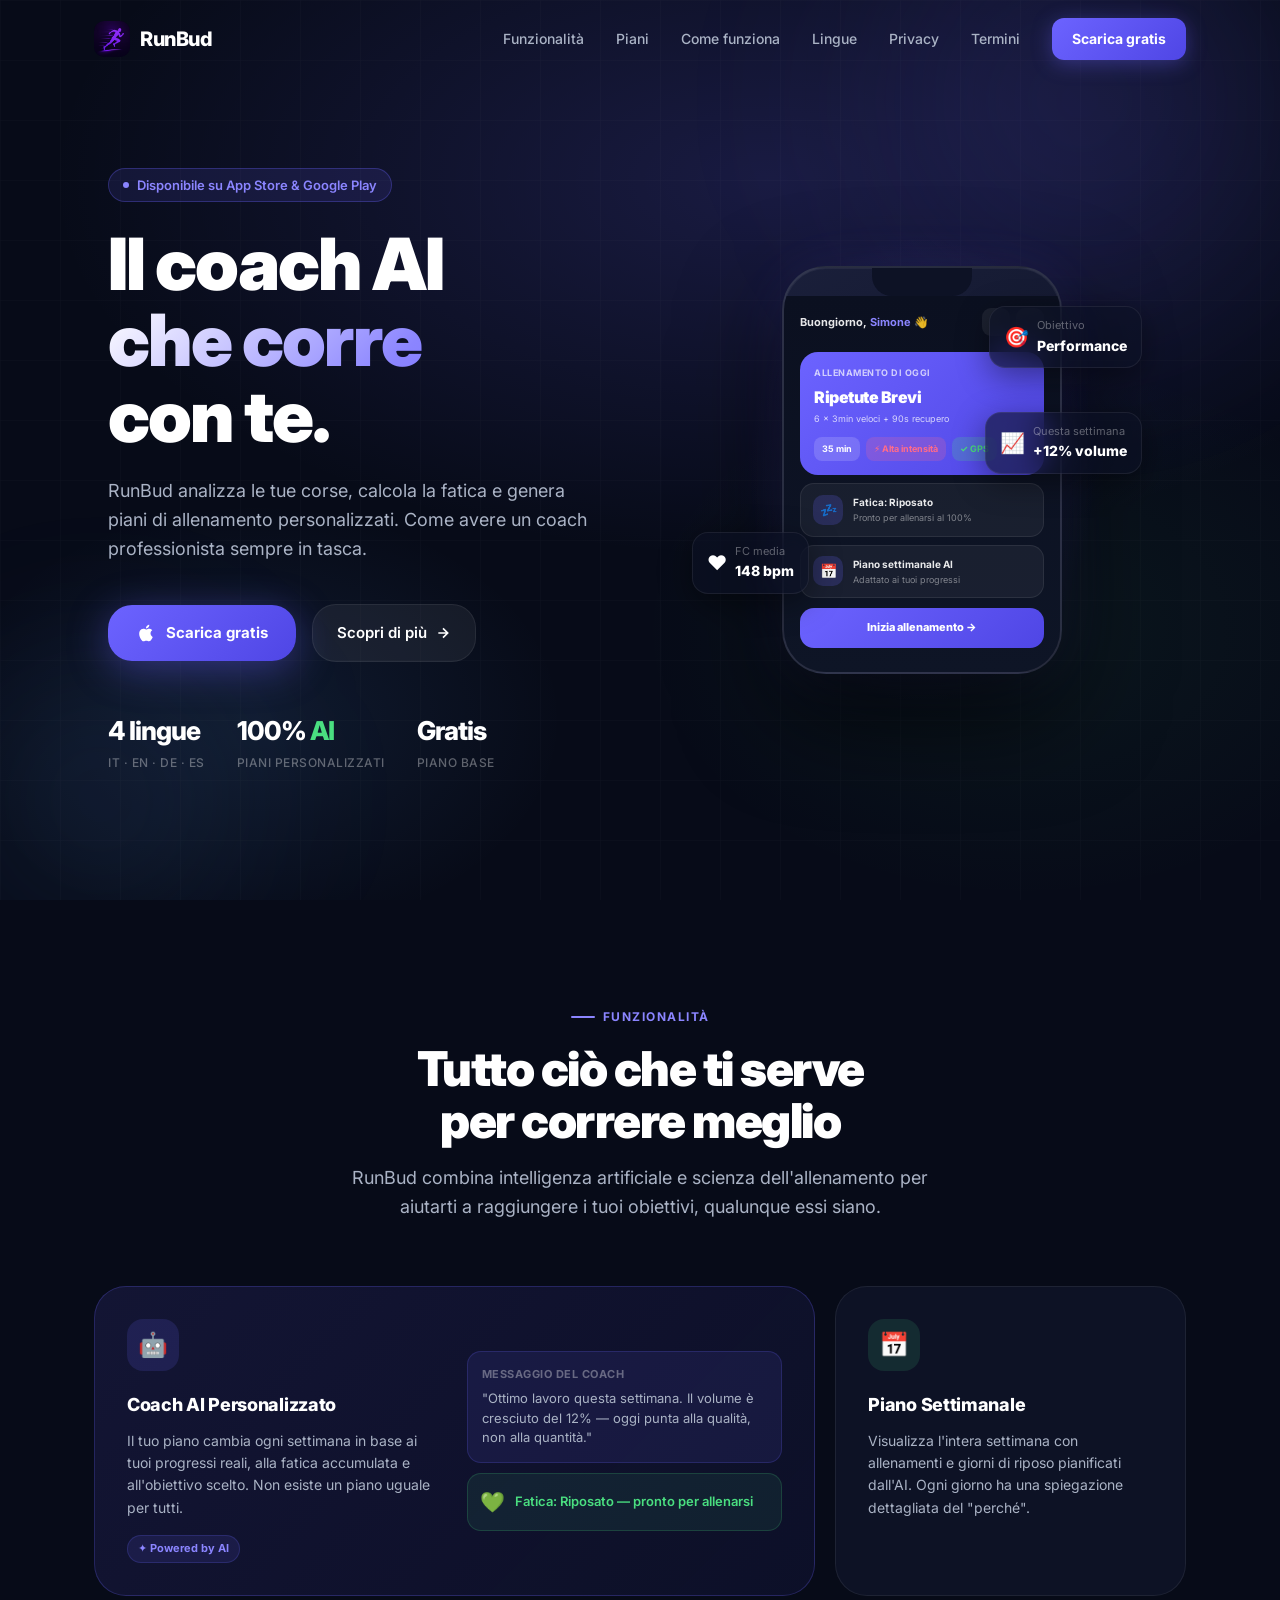
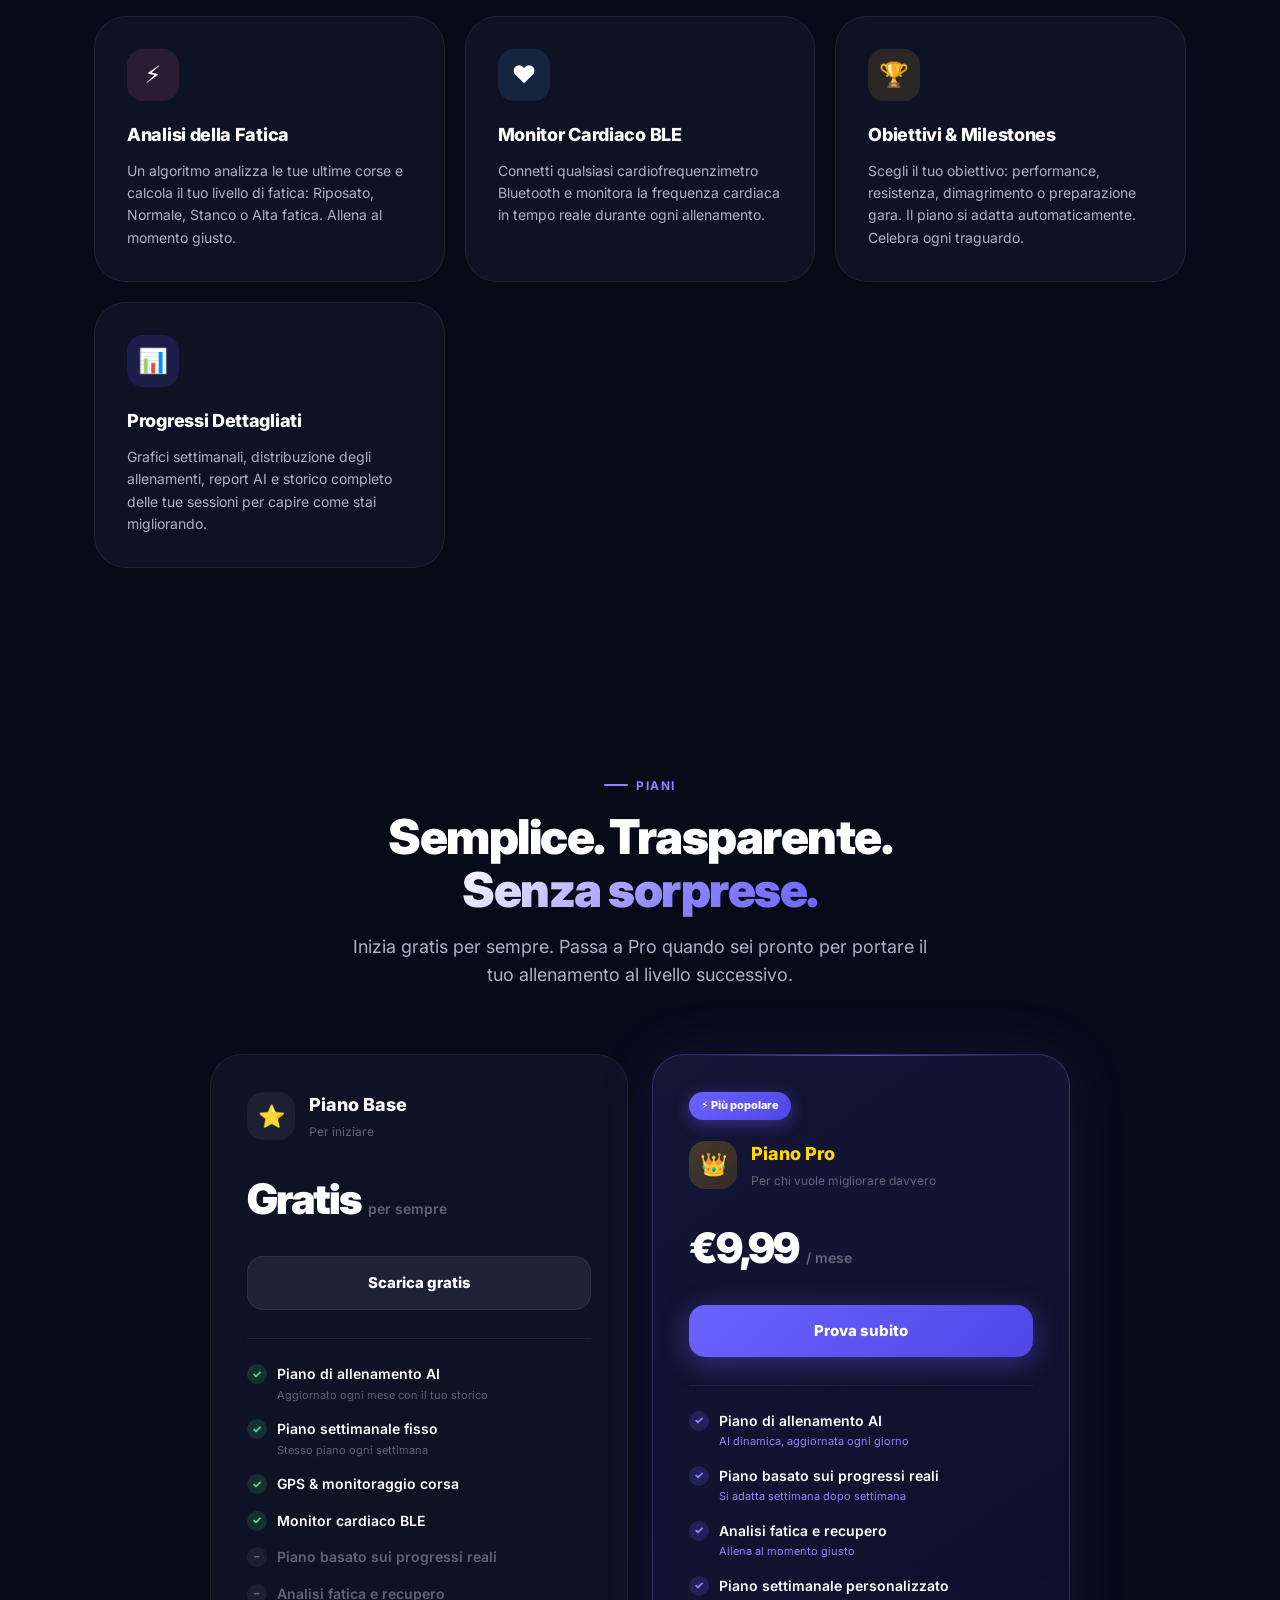
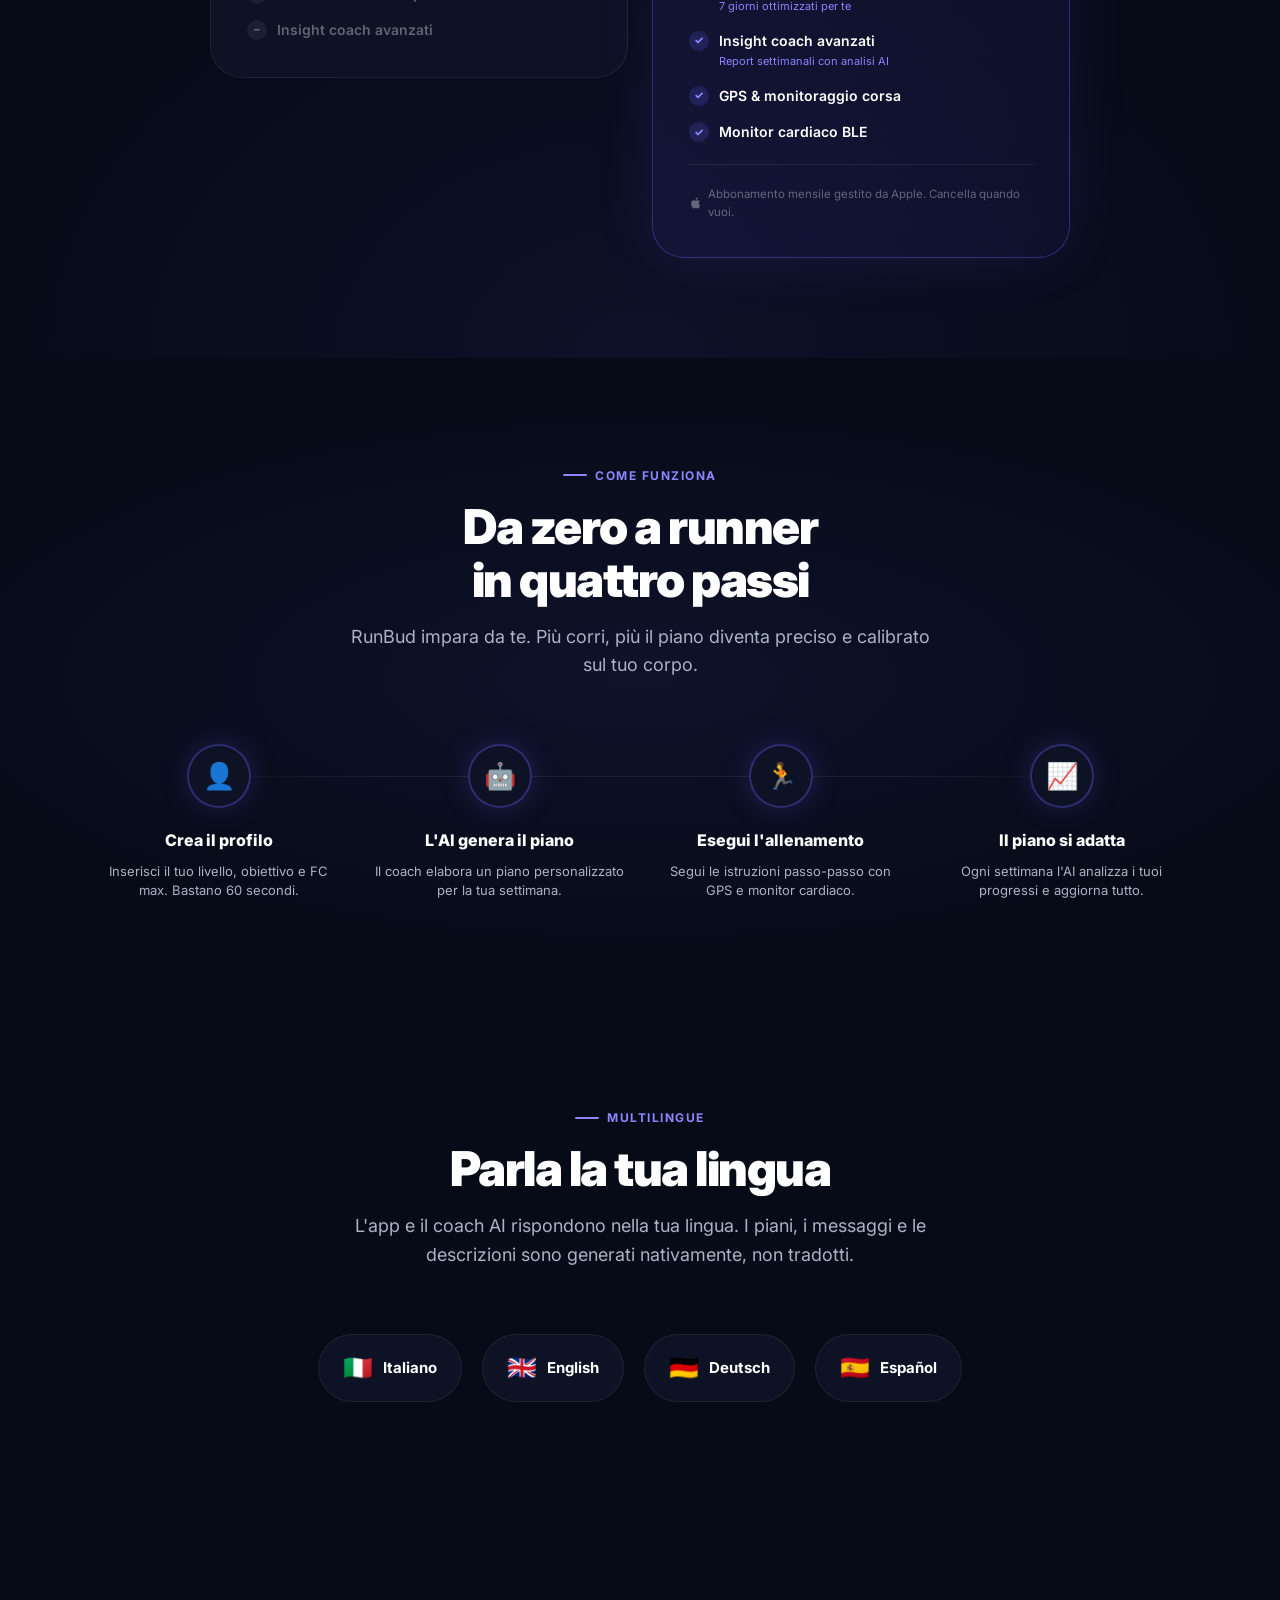
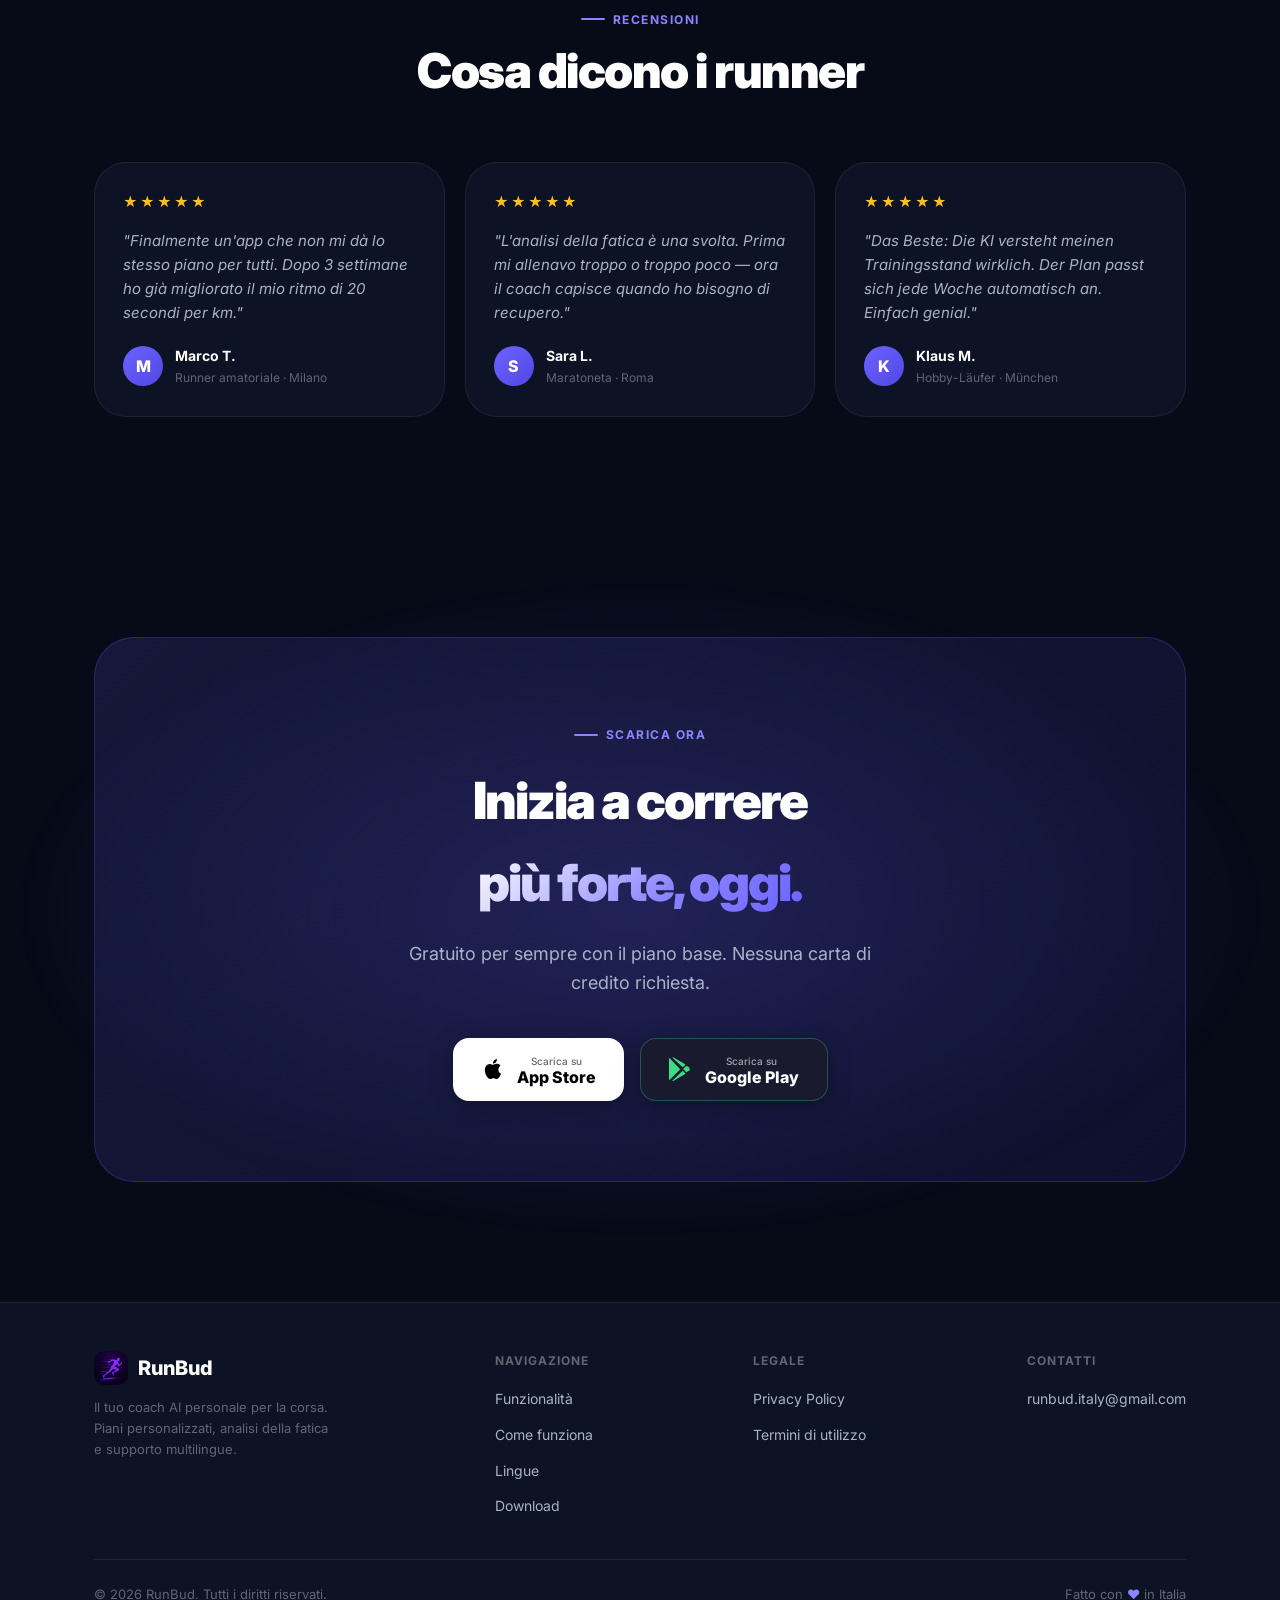
==== commit ace1ba14: "Add Google Play Store link" ====
--- a/index.html
+++ b/index.html
@@ -481,13 +481,12 @@
             <span class="appstore-btn-main">App Store</span>
           </div>
         </a>
-        <a href="#" class="appstore-btn appstore-btn-android" onclick="return false;" style="opacity:0.75; cursor:default; position:relative;">
+        <a href="https://play.google.com/store/apps/details?id=com.pacemate.app" class="appstore-btn appstore-btn-android" target="_blank" rel="noopener">
           <svg viewBox="0 0 24 24" fill="currentColor" style="color:#3ddc84"><path d="M3.18 23.76c.3.17.64.22.99.16l12.45-7.2-2.89-2.89-10.55 9.93zM.5 1.1C.19 1.42 0 1.92 0 2.58v18.84c0 .66.19 1.16.51 1.47l.08.07 10.55-10.55v-.25L.58 1.03.5 1.1zM20.33 10.53l-2.99-1.73-3.22 3.22 3.22 3.22 3-1.74c.86-.5.86-1.31-.01-1.97zM4.17.24l12.45 7.2-2.89 2.89L3.18.4c.35-.06.7-.01.99.16-.35.2 0 0 0 0z"/></svg>
           <div>
-            <span class="appstore-btn-sub">Prossimamente su</span>
+            <span class="appstore-btn-sub">Scarica su</span>
             <span class="appstore-btn-main">Google Play</span>
           </div>
-          <span style="position:absolute;top:-8px;right:-8px;background:#3ddc84;color:#000;font-size:9px;font-weight:800;padding:2px 7px;border-radius:20px;letter-spacing:0.5px;">PRESTO</span>
         </a>
       </div>
     </div>
